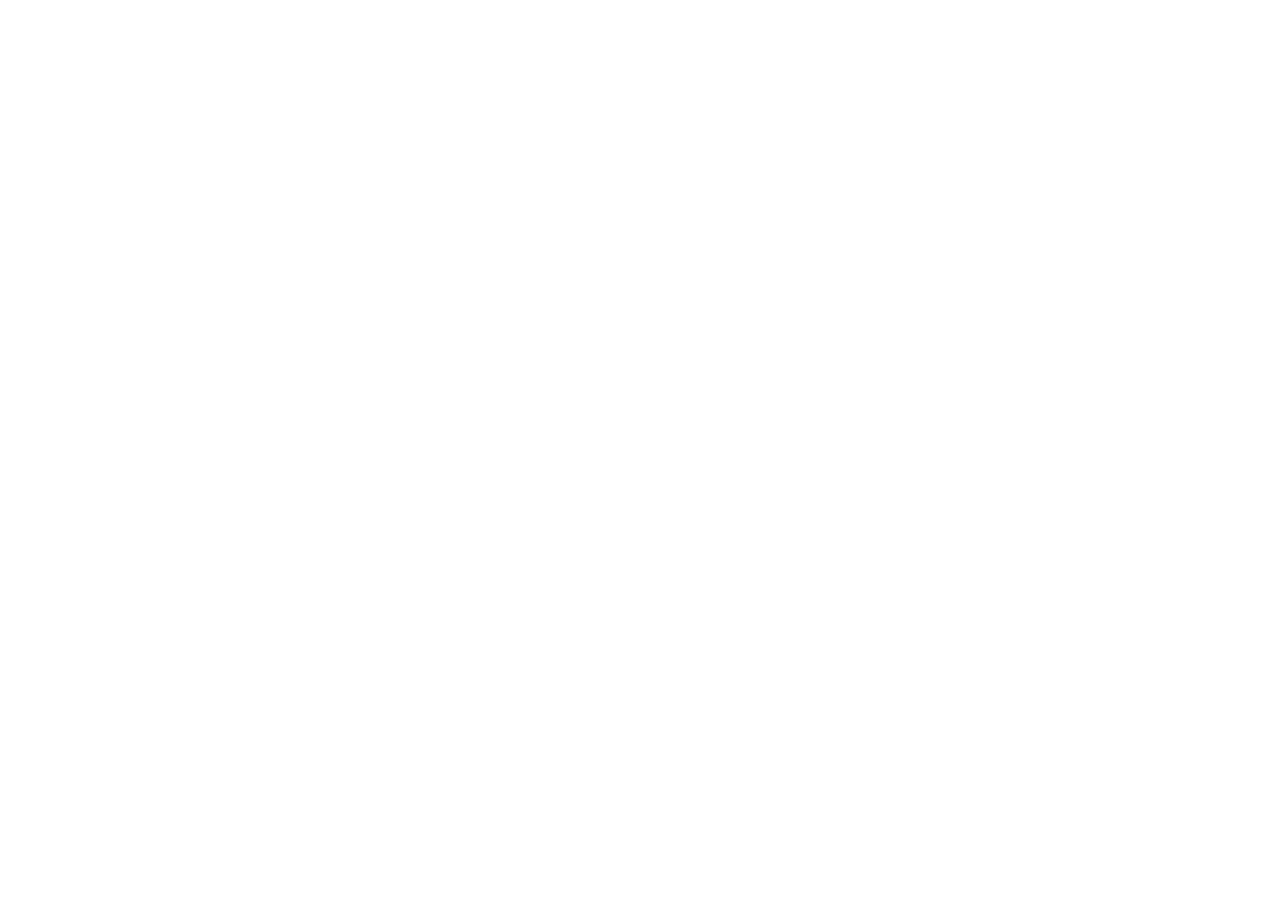
==== index.html @ d151462f "Initial files of project pages created as empty" ====
<!DOCTYPE html>
<html lang="en">
<head>
	<title> Final proect of Amid Hasanouv </title>
</head>
<body>

	<!-- Header Start in here  -->
	<header>

	</header>
	<!--  Header End in here  -->

	<footer>

	</footer>

</body>
</html>
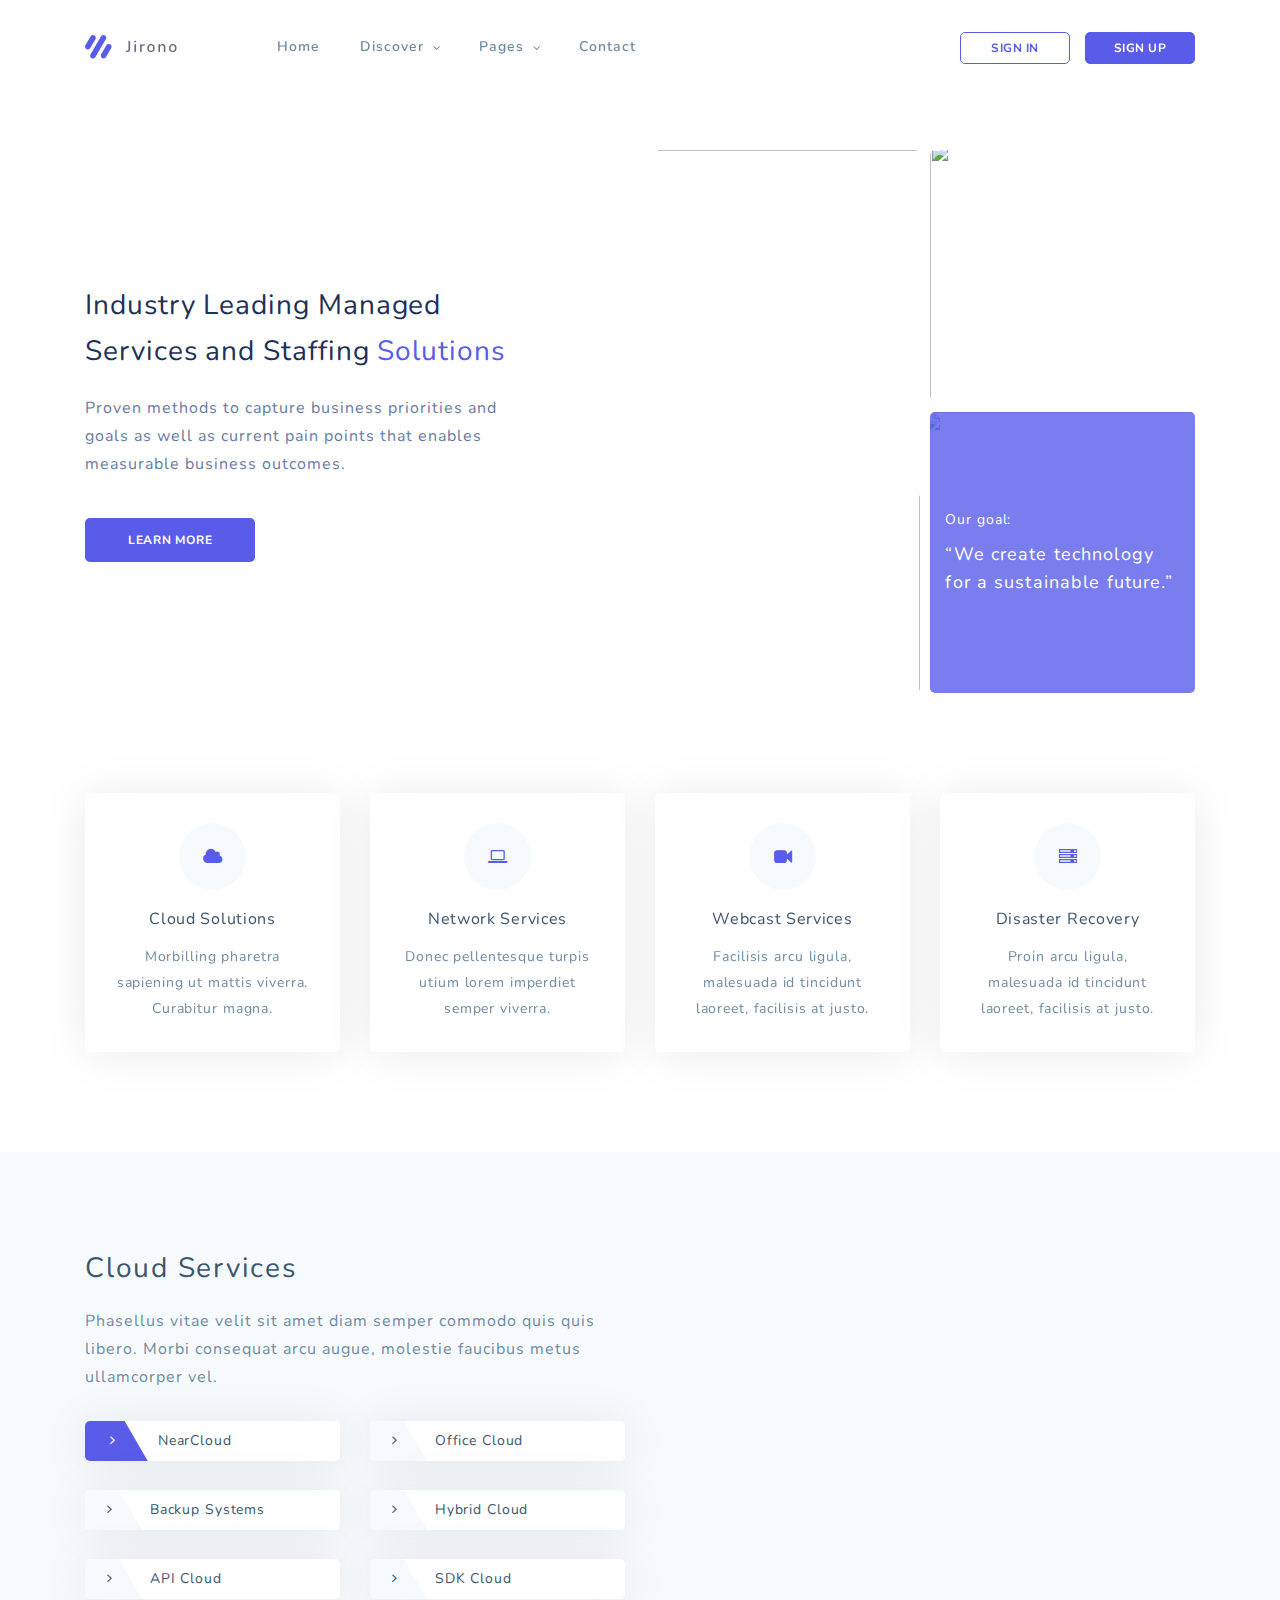
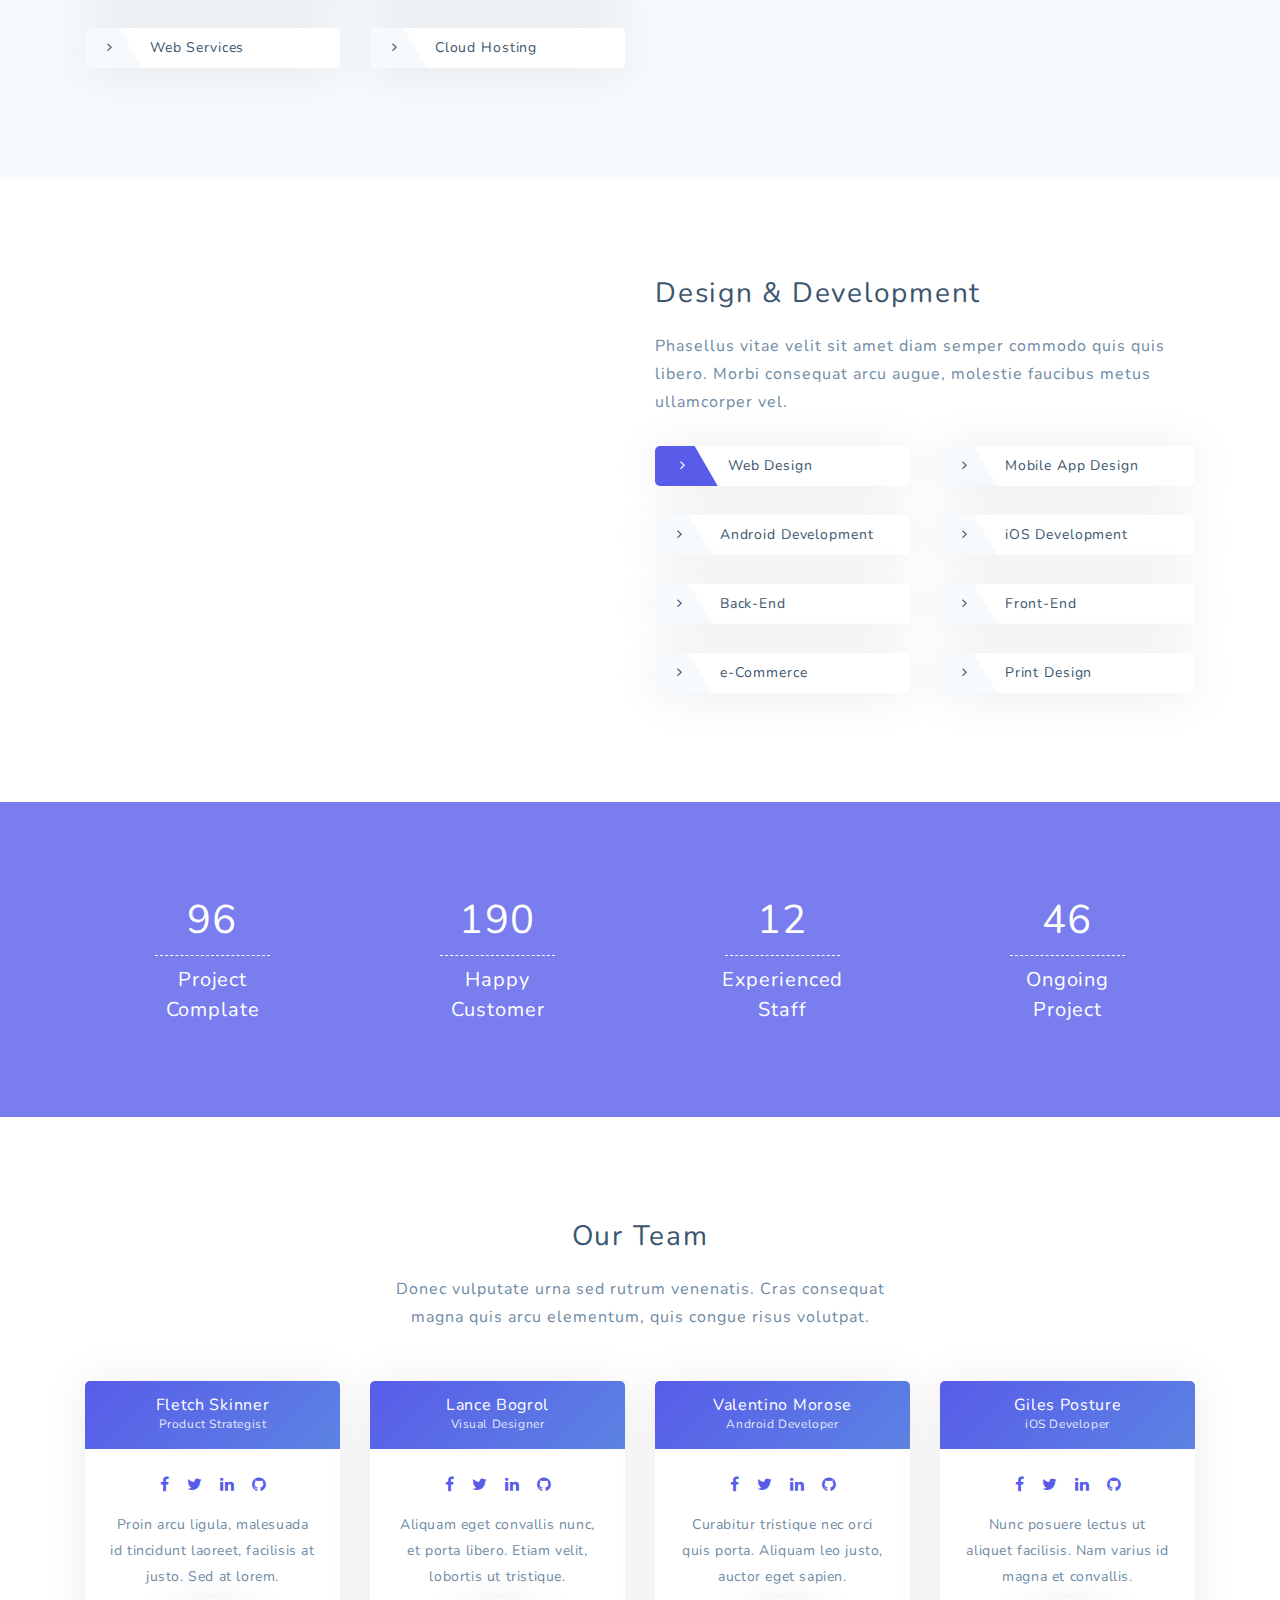
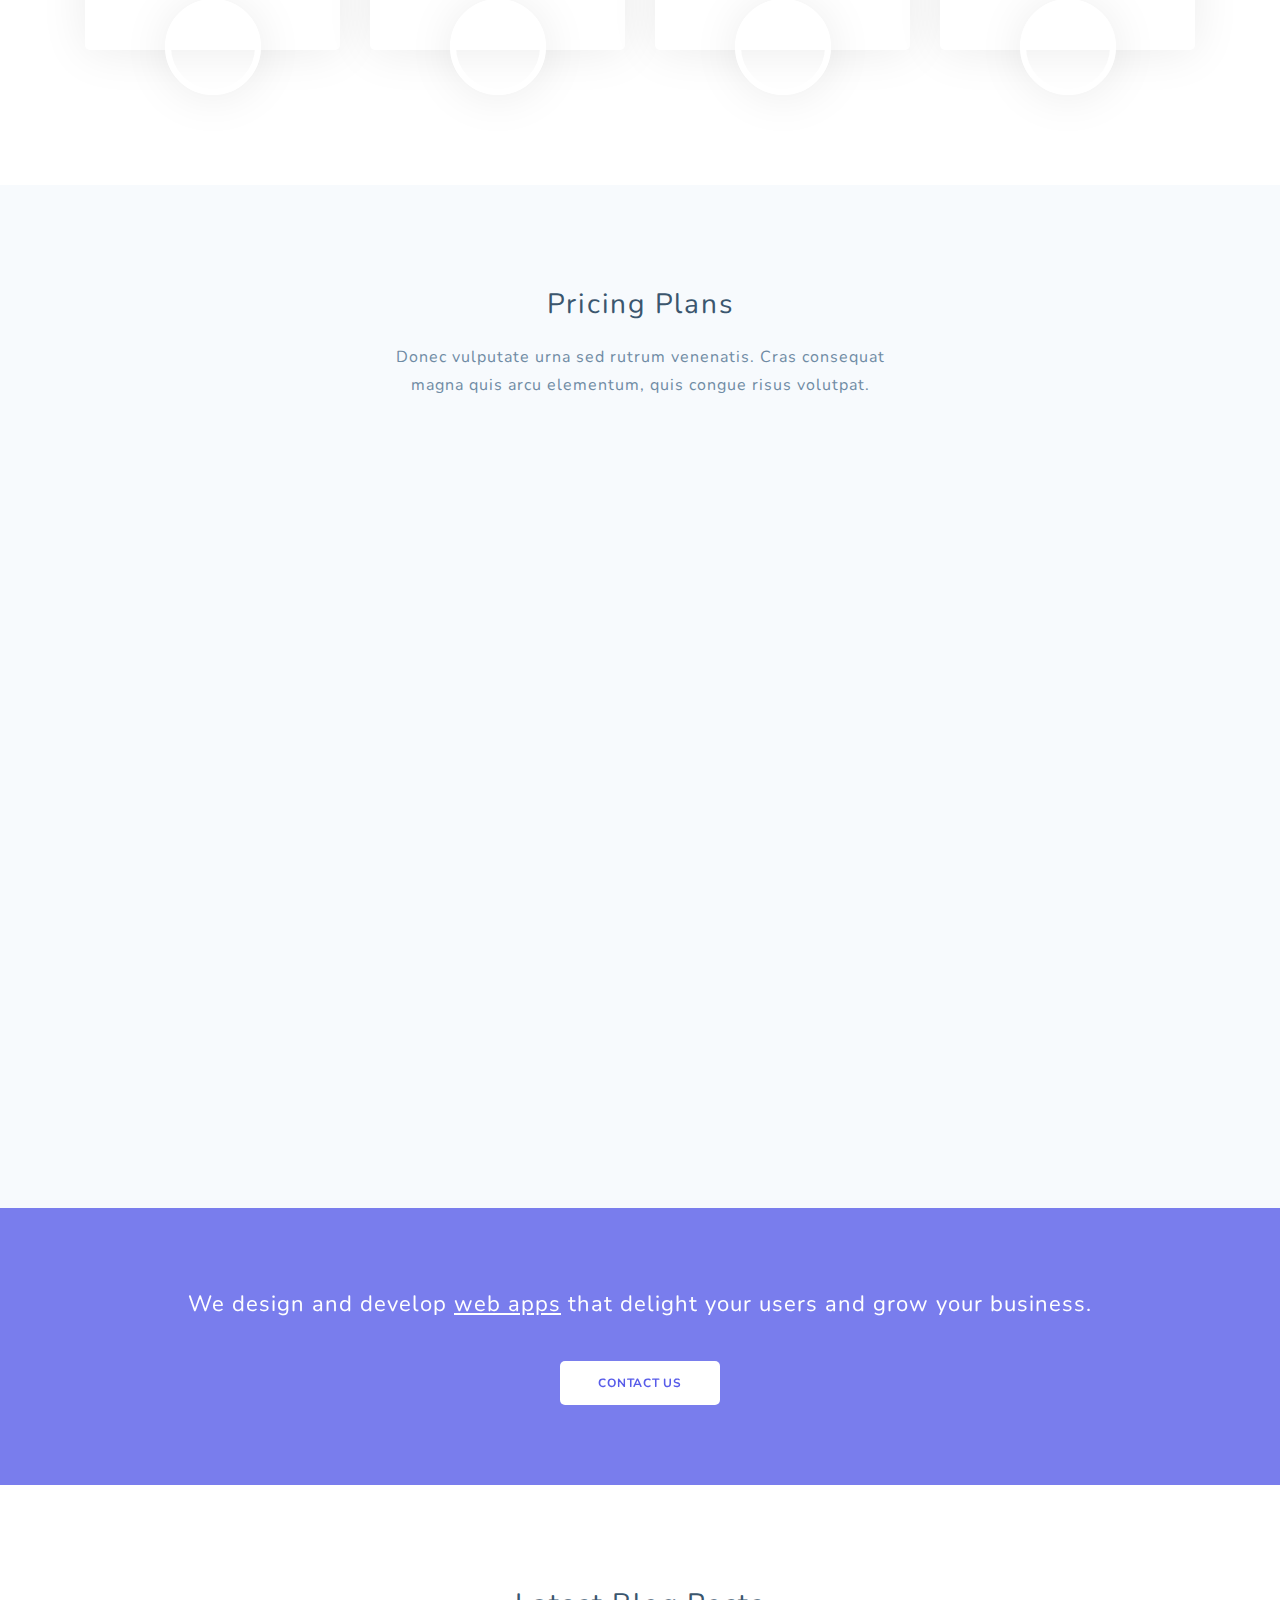
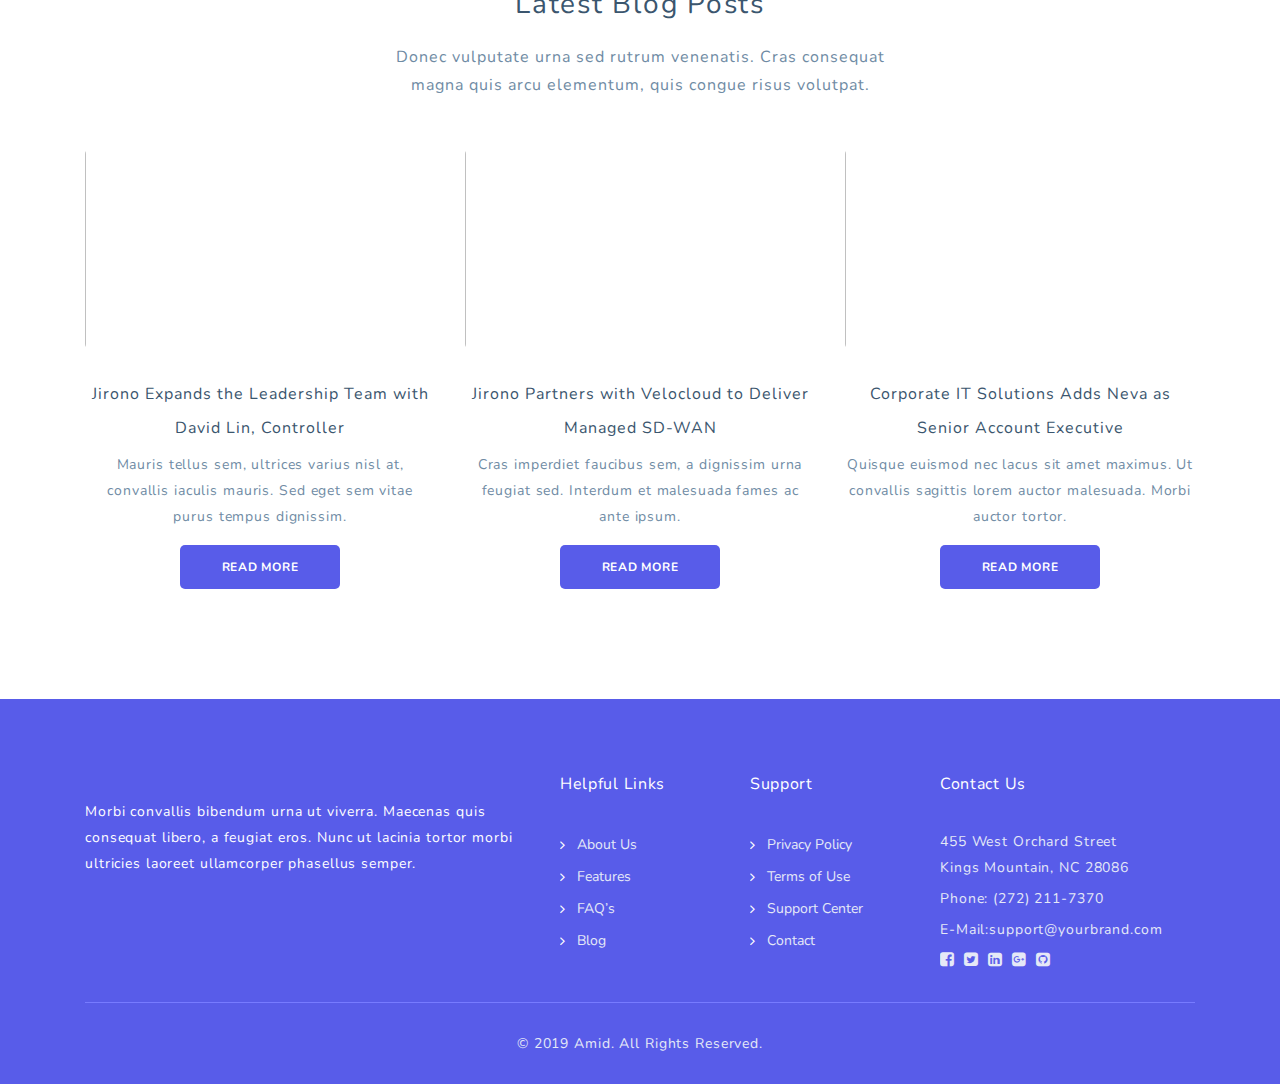
==== commit d543d5e2: "index page 90% ready" ====
--- a/index.html
+++ b/index.html
@@ -2,18 +2,724 @@
 <html lang="en">
 <head>
 	<title> Final proect of Amid Hasanouv </title>
+	
+	<link rel="icon" type="image/png" href="files/images/favicon.png" />
+	
+	<!-- CSS From which one downloaded Bootstrap -->
+	<link href="files/css/bootstrap.min.css" rel="stylesheet" type="text/css">
+	<link href="files/css/font-awesome.min.css" rel="stylesheet" type="text/css">
+	
+	<!-- My CSS -->
+	<link href="files/css/style.css" rel="stylesheet" type="text/css">
+	
 </head>
 <body>
 
-	<!-- Header Start in here  -->
-	<header>
-
+		<!-- Welcome area START in here -->
+	<div id="preloader">
+		<div id="loader" class="spinner">
+			<div id="shadow"></div>
+			<div id="box"></div>
+		</div>
+	</div>
+	<!-- Welcome area END in here -->
+	
+	
+	<!-- Header Start In Here -->
+	<header class="header-section">
+		<div class="container">
+			<div class="row">
+				<div class="col-12">
+					<nav class="main-nav">
+						<a href="index.html" class="logo">
+							<img src="files/images/logo.png" alt="Amid"/>
+						</a>
+
+						<!-- Menu Start -->
+						<ul class="nav">
+							<li><a href="index.html#welcome">Home</a></li>
+							<li class="submenu">
+								<a href="javascript:;">Discover</a>
+								<ul>
+									<li><a href="index.html#features">Features</a></li>
+									<li><a href="index.html#our-team">Our Team</a></li>
+									<li><a href="index.html#pricing-plans">Pricing Plans</a></li>
+									<li><a href="index.html#blog">Latests Blogs</a></li>
+								</ul>
+							</li>
+							<li class="submenu">
+								<a href="javascript:;">Pages</a>
+								<ul>
+									<li><a href="about.html">About Us</a></li>
+									<li><a href="features.html">Features</a></li>
+									<li><a href="faq.html">FAQ's</a></li>
+									<li><a href="blog.html">Blog</a></li>
+								</ul>
+							</li>
+							<li><a href="contact.html">Contact</a></li>
+						</ul>
+						<a class='menu-details'>
+							<span>Menu</span>
+						</a>
+						<!-- Menu End -->
+
+						<!-- Login / Registration area Start -->
+						<ul class="login-buttons">
+							<li><a class="btn-nav-second" href="#">SIGN IN</a></li>
+							<li><a class="btn-nav-primary" href="#">SIGN UP</a></li>
+						</ul>
+						<!-- Login / Registration area End -->
+					</nav>
+				</div>
+			</div>
+		</div>
 	</header>
-	<!--  Header End in here  -->
-
+	<!-- Header End In Here -->
+
+	<div class="welcome-area" id="welcome">
+		<div class="header-text">
+			<div class="container">
+				<div class="row">
+					<div class="col-lg-5 col-md-12 col-sm-12 align-self-center">
+						<h1>Industry Leading Managed Services and Staffing <span>Solutions</span></h1>
+						<p>Proven methods to capture business priorities and goals as well as current pain points that enables measurable business outcomes.</p>
+						<a href="#" class="btn-primary-line">LEARN MORE</a>
+					</div>
+					<div class="offset-lg-1 col-lg-6 col-md-12 col-sm-12 align-self-center">
+						<div class="home-images">
+							<div class="home-pic img-1">
+								<img src="files/images/home/1.jpg" alt="">
+							</div>
+							<div class="home-pic img-2">
+								<img src="files/images/home/2.jpg" alt="">
+							</div>
+							<div class="home-pic img-3">
+								<img src="files/images/home/3.jpg" alt="">
+								<div class="play-button-player">
+									<a href="#" class="btn-play">
+										<i class="fa fa-play"></i>
+									</a>
+								</div>
+							</div>
+							<div class="home-pic img-4">
+								<img src="files/images/home/1.jpg" alt="">
+								<div class="content">
+									<div class="text">
+										<strong>Our goal:</strong>
+										<p>“We create technology for a sustainable future.”</p>
+									</div>
+								</div>
+							</div>
+						</div>
+					</div>
+				</div>
+			</div>
+		</div>
+	</div>
+
+	<!-- Package Area Names START -->
+	<section class="section padding-top-0">
+		<div class="container">
+			<div class="row">
+				<div class="col-lg-12">
+					<div class="row">
+						<div class="col-lg-3 col-md-6 col-sm-6 col-12" data-scroll-reveal="enter bottom move 50px over 0.6s after 0.2s">
+							<a href="#" class="package-names-one">
+								<div class="icon">
+									<i class="fa fa-cloud"></i>
+								</div>
+								<h5 class="package-names">Cloud Solutions</h5>
+								<p>Morbilling pharetra sapiening ut mattis viverra. Curabitur magna.</p>
+							</a>
+						</div>
+
+						<div class="col-lg-3 col-md-6 col-sm-6 col-12" data-scroll-reveal="enter bottom move 50px over 0.6s after 0.4s">
+							<a href="#" class="package-names-one">
+								<div class="icon">
+									<i class="fa fa-laptop"></i>
+								</div>
+								<h5 class="package-names">Network Services</h5>
+								<p>Donec pellentesque turpis utium lorem imperdiet semper viverra.</p>
+							</a>
+						</div>
+
+						
+						<div class="col-lg-3 col-md-6 col-sm-6 col-12" data-scroll-reveal="enter bottom move 50px over 0.6s after 0.6s">
+							<a href="#" class="package-names-one">
+								<div class="icon">
+									<i class="fa fa-video-camera"></i>
+								</div>
+								<h5 class="package-names">Webcast Services</h5>
+								<p>Facilisis arcu ligula, malesuada id tincidunt laoreet, facilisis at justo.</p>
+							</a>
+						</div>
+						
+						<div class="col-lg-3 col-md-6 col-sm-6 col-12" data-scroll-reveal="enter bottom move 50px over 0.6s after 0.8s">
+							<a href="#" class="package-names-one">
+								<div class="icon">
+									<i class="fa fa-server"></i>
+								</div>
+								<h5 class="package-names">Disaster Recovery</h5>
+								<p>Proin arcu ligula, malesuada id tincidunt laoreet, facilisis at justo.</p>
+							</a>
+						</div>
+					</div>
+				</div>
+			</div>
+		</div>
+	</section>
+	<!-- Package Area Names START -->
+
+	<section class="section padding-bottom-80 colored" id="features">
+		<div class="container">
+			<div class="row">
+				<div class="col-lg-6 col-md-12 col-sm-12 align-self-center mobile-bottom-fix">
+					<div class="left-heading">
+						<h2 class="price-inf">Cloud Services</h2>
+					</div>
+					<div class="left-text">
+						<p>Phasellus vitae velit sit amet diam semper commodo quis quis libero. Morbi consequat arcu augue, molestie faucibus metus ullamcorper vel.</p>
+						<div class="row">
+							<div class="col-lg-6 col-md-6 col-sm-12">
+								<a class="btn-home active" href="#">
+									<i class="fa fa-angle-right"></i>
+									<span>NearCloud</span>
+								</a>
+							</div>
+							<div class="col-lg-6 col-md-6 col-sm-12">
+								<a class="btn-home" href="#">
+									<i class="fa fa-angle-right"></i>
+									<span>Office Cloud</span>
+								</a>
+							</div>
+							<div class="col-lg-6 col-md-6 col-sm-12">
+								<a class="btn-home" href="#">
+									<i class="fa fa-angle-right"></i>
+									<span>Backup Systems</span>
+								</a>
+							</div>
+							<div class="col-lg-6 col-md-6 col-sm-12">
+								<a class="btn-home" href="#">
+									<i class="fa fa-angle-right"></i>
+									<span>Hybrid Cloud</span>
+								</a>
+							</div>
+							<div class="col-lg-6 col-md-6 col-sm-12">
+								<a class="btn-home" href="#">
+									<i class="fa fa-angle-right"></i>
+									<span>API Cloud</span>
+								</a>
+							</div>
+							<div class="col-lg-6 col-md-6 col-sm-12">
+								<a class="btn-home" href="#">
+									<i class="fa fa-angle-right"></i>
+									<span>SDK Cloud</span>
+								</a>
+							</div>
+							<div class="col-lg-6 col-md-6 col-sm-12">
+								<a class="btn-home" href="#">
+									<i class="fa fa-angle-right"></i>
+									<span>Web Services</span>
+								</a>
+							</div>
+							<div class="col-lg-6 col-md-6 col-sm-12">
+								<a class="btn-home" href="#">
+									<i class="fa fa-angle-right"></i>
+									<span>Cloud Hosting</span>
+								</a>
+							</div>
+						</div>
+					</div>
+				</div>
+				<div class="col-lg-1"></div>
+				<div class="col-lg-5 col-md-12 col-sm-12 align-self-center mobile-bottom-fix" data-scroll-reveal="enter left move 30px over 0.6s after 0.4s">
+					<img src="files/images/features/blue-1.png" class="img-fluid d-block mx-auto" alt="App">
+				</div>
+			</div>
+		</div>
+	</section>
+
+	<section class="section padding-bottom-80">
+		<div class="container">
+			<div class="row">
+				<div class="col-lg-5 col-md-12 col-sm-12 align-self-center mobile-bottom-fix-big" data-scroll-reveal="enter left move 30px over 0.6s after 0.4s">
+					<img src="files/images/features/blue-2.png" class="img-fluid d-block mx-auto" alt="App">
+				</div>
+				<div class="col-lg-1"></div>
+				<div class="col-lg-6 col-md-12 col-sm-12 align-self-center mobile-bottom-fix">
+					<div class="left-heading">
+						<h2 class="price-inf">Design & Development</h2>
+					</div>
+					<div class="left-text">
+						<p>Phasellus vitae velit sit amet diam semper commodo quis quis libero. Morbi consequat arcu augue, molestie faucibus metus ullamcorper vel.</p>
+						<div class="row">
+							<div class="col-lg-6 col-md-6 col-sm-12">
+								<a class="btn-home active" href="#">
+									<i class="fa fa-angle-right"></i>
+									<span>Web Design</span>
+								</a>
+							</div>
+							<div class="col-lg-6 col-md-6 col-sm-12">
+								<a class="btn-home" href="#">
+									<i class="fa fa-angle-right"></i>
+									<span>Mobile App Design</span>
+								</a>
+							</div>
+							<div class="col-lg-6 col-md-6 col-sm-12">
+								<a class="btn-home" href="#">
+									<i class="fa fa-angle-right"></i>
+									<span>Android Development</span>
+								</a>
+							</div>
+							<div class="col-lg-6 col-md-6 col-sm-12">
+								<a class="btn-home" href="#">
+									<i class="fa fa-angle-right"></i>
+									<span>iOS Development</span>
+								</a>
+							</div>
+							<div class="col-lg-6 col-md-6 col-sm-12">
+								<a class="btn-home" href="#">
+									<i class="fa fa-angle-right"></i>
+									<span>Back-End</span>
+								</a>
+							</div>
+							<div class="col-lg-6 col-md-6 col-sm-12">
+								<a class="btn-home" href="#">
+									<i class="fa fa-angle-right"></i>
+									<span>Front-End</span>
+								</a>
+							</div>
+							<div class="col-lg-6 col-md-6 col-sm-12">
+								<a class="btn-home" href="#">
+									<i class="fa fa-angle-right"></i>
+									<span>e-Commerce</span>
+								</a>
+							</div>
+							<div class="col-lg-6 col-md-6 col-sm-12">
+								<a class="btn-home" href="#">
+									<i class="fa fa-angle-right"></i>
+									<span>Print Design</span>
+								</a>
+							</div>
+						</div>
+					</div>
+				</div>
+			</div>
+		</div>
+	</section>
+
+	<section class="advert-area" id="counter">
+		<div class="comp-inf">
+			<div class="container">
+				<div class="row">
+					<div class="col-lg-3 col-md-6 col-sm-12">
+						<div class="count-item">
+							<strong>96</strong>
+							<span>Project<br>Complate</span>
+						</div>
+					</div>
+					<div class="col-lg-3 col-md-6 col-sm-12">
+						<div class="count-item">
+							<strong>190</strong>
+							<span>Happy<br>Customer</span>
+						</div>
+					</div>
+					<div class="col-lg-3 col-md-6 col-sm-12">
+						<div class="count-item">
+							<strong>12</strong>
+							<span>Experienced<br>Staff</span>
+						</div>
+					</div>
+					<div class="col-lg-3 col-md-6 col-sm-12">
+						<div class="count-item">
+							<strong>46</strong>
+							<span>Ongoing<br>Project</span>
+						</div>
+					</div>
+				</div>
+			</div>
+		</div>
+	</section>
+
+	<section class="section padding-bottom-80" id="our-team">
+		<div class="container">
+			<div class="row">
+				<div class="col-lg-12">
+					<div class="center-heading">
+						<h2 class="price-inf">Our Team</h2>
+					</div>
+				</div>
+				<div class="offset-lg-3 col-lg-6">
+					<div class="center-text">
+						<p>Donec vulputate urna sed rutrum venenatis. Cras consequat magna quis arcu elementum, quis congue risus volutpat.</p>
+					</div>
+				</div>
+			</div>
+                <!-- Company persons Start -->
+			<div class="row">
+				<div class="col-lg-3 col-md-6 col-sm-12">
+					<div class="manager-per">
+						<div class="org-per">
+							<div class="org-news">
+								<h3 class="per-name">Fletch Skinner</h3>
+								<span>Product Strategist</span>
+							</div>
+							<ul class="social">
+								<li><a href="#"><i class="fa fa-facebook"></i></a></li>
+								<li><a href="#"><i class="fa fa-twitter"></i></a></li>
+								<li><a href="#"><i class="fa fa-linkedin"></i></a></li>
+								<li><a href="#"><i class="fa fa-github"></i></a></li>
+							</ul>
+							<p>Proin arcu ligula, malesuada id tincidunt laoreet, facilisis at justo. Sed at lorem.</p>
+						</div>
+						<div class="per-image">
+							<img src="files/images/team/1.jpg" alt="">
+						</div>
+					</div>
+				</div>
+				<!-- Company persons End -->
+
+				<div class="col-lg-3 col-md-6 col-sm-12">
+					<div class="manager-per">
+						<div class="org-per">
+							<div class="org-news">
+								<h3 class="per-name">Lance Bogrol</h3>
+								<span>Visual Designer</span>
+							</div>
+							<ul class="social">
+								<li><a href="#"><i class="fa fa-facebook"></i></a></li>
+								<li><a href="#"><i class="fa fa-twitter"></i></a></li>
+								<li><a href="#"><i class="fa fa-linkedin"></i></a></li>
+								<li><a href="#"><i class="fa fa-github"></i></a></li>
+							</ul>
+							<p>Aliquam eget convallis nunc, et porta libero. Etiam velit, lobortis ut tristique.</p>
+						</div>
+						<div class="per-image">
+							<img src="files/images/team/2.jpg" alt="">
+						</div>
+					</div>
+				</div>
+				
+				<div class="col-lg-3 col-md-6 col-sm-12">
+					<div class="manager-per">
+						<div class="org-per">
+							<div class="org-news">
+								<h3 class="per-name">Valentino Morose</h3>
+								<span>Android Developer</span>
+							</div>
+							<ul class="social">
+								<li><a href="#"><i class="fa fa-facebook"></i></a></li>
+								<li><a href="#"><i class="fa fa-twitter"></i></a></li>
+								<li><a href="#"><i class="fa fa-linkedin"></i></a></li>
+								<li><a href="#"><i class="fa fa-github"></i></a></li>
+							</ul>
+							<p>Curabitur tristique nec orci quis porta. Aliquam leo justo, auctor eget sapien.</p>
+						</div>
+						<div class="per-image">
+							<img src="files/images/team/3.jpg" alt="">
+						</div>
+					</div>
+				</div>
+				
+				<div class="col-lg-3 col-md-6 col-sm-12">
+					<div class="manager-per">
+						<div class="per-image">
+							<img src="files/images/team/4.jpg" alt="">
+						</div>
+						<div class="org-per">
+							<div class="org-news">
+								<h3 class="per-name">Giles Posture</h3>
+								<span>iOS Developer</span>
+							</div>
+							<ul class="social">
+								<li><a href="#"><i class="fa fa-facebook"></i></a></li>
+								<li><a href="#"><i class="fa fa-twitter"></i></a></li>
+								<li><a href="#"><i class="fa fa-linkedin"></i></a></li>
+								<li><a href="#"><i class="fa fa-github"></i></a></li>
+							</ul>
+							<p>Nunc posuere lectus ut aliquet facilisis. Nam varius id magna et convallis.</p>
+						</div>
+					</div>
+				</div>
+				
+			</div>
+		</div>
+	</section>
+
+	<!-- Pricing Plans Area Start -->
+	<section class="section colored padding-bottom-80" id="pricing-plans">
+		<div class="container">
+		
+			<div class="row">
+				<div class="col-lg-12">
+					<div class="center-heading">
+						<h2 class="price-inf">Pricing Plans</h2>
+					</div>
+				</div>
+				<div class="offset-lg-3 col-lg-6">
+					<div class="center-text">
+						<p>Donec vulputate urna sed rutrum venenatis. Cras consequat magna quis arcu elementum, quis congue risus volutpat.</p>
+					</div>
+				</div>
+			</div>
+
+			<div class="row">
+			
+				<div class="col-lg-4 col-md-6 col-sm-12" data-scroll-reveal="enter bottom move 50px over 0.6s after 0.2s">
+					<div class="pricing-form">
+						<div class="pricing-header">
+							<h3 class="pricing-title">BASIC PLAN</h3>
+						</div>
+						<div class="pricing-main">
+							<div class="number">
+								<span>1</span>
+							</div>
+							<div class="price-wrapper">
+								<span class="currency">$</span>
+								<span class="price">13.90</span>
+								<span class="date-month">/Month</span>
+							</div>
+							<ul class="list">
+								<li class="active">Unlimited Website</li>
+								<li class="active">Unlimited Users</li>
+								<li class="active">5 GB Bandwidth</li>
+								<li class="active">Highest Speed</li>
+								<li>Data Security and Backupss</li>
+								<li>1 GB Storage</li>
+								<li>24x7 Great Support</li>
+								<li>Monthly Reports and Analytics</li>
+							</ul>
+						</div>
+						<div class="pricing-last-area">
+							<a href="#">Select Plan</a>
+						</div>
+					</div>
+				</div>
+				
+				<div class="col-lg-4 col-md-6 col-sm-12" data-scroll-reveal="enter bottom move 50px over 0.6s after 0.4s">
+					<div class="pricing-form active">
+						<div class="pricing-header">
+							<h3 class="pricing-title">ADVANCED PLAN</h3>
+						</div>
+						<div class="pricing-main">
+							<div class="number">
+								<span>2</span>
+							</div>
+							<div class="price-wrapper">
+								<span class="currency">$</span>
+								<span class="price">23.90</span>
+								<span class="date-month">/Month</span>
+							</div>
+							<ul class="list">
+								<li class="active">Unlimited Website</li>
+								<li class="active">Unlimited Users</li>
+								<li class="active">15 GB Bandwidth</li>
+								<li class="active">Highest Speed</li>
+								<li class="active">Data Security and Backupss</li>
+								<li class="active">1 GB Storage</li>
+								<li>24x7 Great Support</li>
+								<li>Monthly Reports and Analytics</li>
+							</ul>
+						</div>
+						<div class="pricing-last-area">
+							<a href="#">Select Plan</a>
+						</div>
+					</div>
+				</div>
+				
+				<div class="col-lg-4 col-md-6 col-sm-12" data-scroll-reveal="enter bottom move 50px over 0.6s after 0.6s">
+					<div class="pricing-form">
+						<div class="pricing-header">
+							<h3 class="pricing-title">EXPERT PLAN</h3>
+						</div>
+						<div class="pricing-main">
+							<div class="number">
+								<span>3</span>
+							</div>
+							<div class="price-wrapper">
+								<span class="currency">$</span>
+								<span class="price">33.90</span>
+								<span class="date-month">/Month</span>
+							</div>
+							<ul class="list">
+								<li class="active">Unlimited Website</li>
+								<li class="active">Unlimited Users</li>
+								<li class="active">15 GB Bandwidth</li>
+								<li class="active">Highest Speed</li>
+								<li class="active">Data Security and Backupss</li>
+								<li class="active">1 GB Storage</li>
+								<li class="active">24x7 Great Support</li>
+								<li class="active">Monthly Reports and Analytics</li>
+							</ul>
+						</div>
+						<div class="pricing-last-area">
+							<a href="#">Select Plan</a>
+						</div>
+					</div>
+				</div>
+				
+			</div>
+		</div>
+	</section>
+	<!-- Pricing Plans Area End -->
+
+
+	<!-- Company information area Start -->
+	<section class="parallax" id="parallax-text">
+		<div class="comp-inf">
+			<div class="container">
+				<div class="row">
+					<div class="col-lg-12">
+						<div class="info">
+							<p>We design and develop <span>web apps</span> that delight your users and grow your business.</p>
+							<a class="btn-white-line" href="#">Contact Us</a>
+						</div>
+					</div>
+				</div>
+			</div>
+		</div>
+	</section>
+	<!-- Company information area End -->
+
+
+	<!-- Latest Blog Area in near footer Start -->
+	<section class="section white padding-bottom-80" id="blog">
+		<div class="container">
+		
+			<div class="row">
+				<div class="col-lg-12">
+					<div class="center-heading">
+						<h2 class="price-inf">Latest Blog Posts</h2>
+					</div>
+				</div>
+				<div class="offset-lg-3 col-lg-6">
+					<div class="center-text">
+						<p>Donec vulputate urna sed rutrum venenatis. Cras consequat magna quis arcu elementum, quis congue risus volutpat.</p>
+					</div>
+				</div>
+			</div>
+			<!-- Section Title End -->
+
+			<div class="row">
+				<div class="col-lg-4 col-md-6 col-sm-12">
+					<div class="what-is-blog-news">
+						<div class="img">
+							<img src="files/images/blog/1.jpg" alt="">
+						</div>
+						<div class="blog-news-detail">
+							<h3>
+								<a href="blog-single.html">Jirono Expands the Leadership Team with David Lin, Controller</a>
+							</h3>
+							<div class="text">
+								Mauris tellus sem, ultrices varius nisl at, convallis iaculis mauris. Sed eget sem vitae purus tempus dignissim.
+							</div>
+							<a href="blog-single.html" class="btn-primary-line">Read More</a>
+						</div>
+					</div>
+				</div>
+				<div class="col-lg-4 col-md-6 col-sm-12">
+					<div class="what-is-blog-news">
+						<div class="img">
+							<img src="files/images/blog/2.jpg" alt="">
+						</div>
+						<div class="blog-news-detail">
+							<h3>
+								<a href="blog-single.html">Jirono Partners with Velocloud to Deliver Managed SD-WAN</a>
+							</h3>
+							<div class="text">
+								Cras imperdiet faucibus sem, a dignissim urna feugiat sed. Interdum et malesuada fames ac ante ipsum.
+							</div>
+							<a href="blog-single.html" class="btn-primary-line">Read More</a>
+						</div>
+					</div>
+				</div>
+				<div class="col-lg-4 col-md-6 col-sm-12">
+					<div class="what-is-blog-news">
+						<div class="img">
+							<img src="files/images/blog/3.jpg" alt="">
+						</div>
+						<div class="blog-news-detail">
+							<h3>
+								<a href="blog-single.html">Corporate IT Solutions Adds Neva as Senior Account Executive</a>
+							</h3>
+							<div class="text">
+								Quisque euismod nec lacus sit amet maximus. Ut convallis sagittis lorem auctor malesuada. Morbi auctor tortor.
+							</div>
+							<a href="blog-single.html" class="btn-primary-line">Read More</a>
+						</div>
+					</div>
+				</div>
+			</div>
+		</div>
+	</section>
+	<!-- Latest Blog Area in near footer End -->
+
+
+	<!-- Footer Area Start In Here-->
 	<footer>
-
+		<div class="container">
+			<div class="row">
+				<div class="col-lg-5 col-md-12 col-sm-12">
+					<img src="files/images/logo-white.png" class="logo" alt="">
+					<div class="text">Morbi convallis bibendum urna ut viverra. Maecenas quis consequat libero, a feugiat eros. Nunc ut lacinia tortor morbi ultricies laoreet ullamcorper phasellus semper.</div>
+				</div>
+				<div class="col-lg-2 col-md-4 col-sm-6 col-6">
+					<h5>Helpful Links</h5>
+					<ul class="footer-nav">
+						<li><a href="#"><i class="fa fa-angle-right"></i><span>About Us</span></a></li>
+						<li><a href="#"><i class="fa fa-angle-right"></i><span>Features</span></a></li>
+						<li><a href="#"><i class="fa fa-angle-right"></i><span>FAQ’s</span></a></li>
+						<li><a href="#"><i class="fa fa-angle-right"></i><span>Blog</span></a></li>
+					</ul>
+				</div>
+				<div class="col-lg-2 col-md-4 col-sm-6 col-6">
+					<h5>Support</h5>
+					<ul class="footer-nav">
+						<li><a href="#"><i class="fa fa-angle-right"></i><span>Privacy Policy</span></a></li>
+						<li><a href="#"><i class="fa fa-angle-right"></i><span>Terms of Use</span></a></li>
+						<li><a href="#"><i class="fa fa-angle-right"></i><span>Support Center</span></a></li>
+						<li><a href="#"><i class="fa fa-angle-right"></i><span>Contact</span></a></li>
+					</ul>
+				</div>
+				<div class="col-lg-3 col-md-4 col-sm-12">
+					<h5>Contact Us</h5>
+					<div class="office-post">
+						<p>455 West Orchard Street<br>Kings Mountain, NC 28086</p>
+						<p>Phone: (272) 211-7370</p>
+						<p><span>E-Mail:</span><a href="#">support@yourbrand.com</a></p>
+						<ul class="social">
+							<li><a href="#"><i class="fa fa-facebook-square"></i></a></li>
+							<li><a href="#"><i class="fa fa-twitter-square"></i></a></li>
+							<li><a href="#"><i class="fa fa-linkedin-square"></i></a></li>
+							<li><a href="#"><i class="fa fa-google-plus-square"></i></a></li>
+							<li><a href="#"><i class="fa fa-github-square"></i></a></li>
+						</ul>
+					</div>
+				</div>
+			</div>
+			<div class="row">
+				<div class="col-lg-12">
+					<p class="copyright">© 2019 Amid. All Rights Reserved.</p>
+				</div>
+			</div>
+		</div>
 	</footer>
+	<!-- Footer End In Here -->
+
+	<!-- JavaScript jQuery files -->
+	<script src="files/js/jquery-2.1.0.min.js"></script>
+
+	<!-- From Bootstrap -->
+	<script src="files/js/popper.js"></script>
+	<script src="files/js/bootstrap.min.js"></script>
+
+	<!-- Other JavaScript files in use -->
+	<script src="files/js/scrollreveal.min.js"></script>
+	<script src="files/js/parallax.min.js"></script>
+	<script src="files/js/waypoints.min.js"></script>
+	<script src="files/js/jquery.counterup.min.js"></script>
+	<script src="files/js/imgfix.min.js"></script>	
+	<script src="files/js/custom.js"></script>
 
 </body>
 </html>--- a/files/css/style.css
+++ b/files/css/style.css
@@ -0,0 +1,3313 @@
+/* ----------------------------------------------------------------------------------------
+Template: Jirono - IT Solutions and Corporate Template
+Version: 1.0.0
+Author: tempload - support@tempload.com
+ -----------------------------------------------------------------------------------------*/
+/* ---------------------------------------------
+Table of contents
+------------------------------------------------
+01. font & reset css
+02. reset
+03. global styles
+04. header
+05. welcome
+06. features
+07. team
+08. pricing
+09. blog
+10. footer
+11. pages
+12. faq
+13. aside
+14. contact
+15. preloader
+
+--------------------------------------------- */
+/* 
+---------------------------------------------
+font & reset css
+--------------------------------------------- 
+*/
+@import url("https://fonts.googleapis.com/css?family=Nunito:300,400,600,700&subset=latin-ext");
+/* 
+---------------------------------------------
+reset
+--------------------------------------------- 
+*/
+html, body, div, span, applet, object, iframe, h1, h2, h3, h4, h5, h6, p, blockquote, div
+pre, a, abbr, acronym, office-post, big, cite, code, del, dfn, em, font, img, ins, kbd, q,
+s, samp, small, strike, strong, sub, sup, tt, var, b, u, i, center, dl, dt, dd, ol, ul, li,
+figure, header, nav, section, article, aside, footer, figcaption {
+  margin: 0;
+  padding: 0;
+  border: 0;
+  outline: 0;
+}
+
+.clearfix:after {
+  content: ".";
+  display: block;
+  clear: both;
+  visibility: hidden;
+  line-height: 0;
+  height: 0;
+}
+
+.clearfix {
+  display: inline-block;
+}
+
+html[xmlns] .clearfix {
+  display: block;
+}
+
+* html .clearfix {
+  height: 1%;
+}
+
+ul, li {
+  padding: 0;
+  margin: 0;
+  list-style: none;
+}
+
+header, nav, section, article, aside, footer, hgroup {
+  display: block;
+}
+
+* {
+  box-sizing: border-box;
+}
+
+html, body {
+  font-family: "Nunito", sans-serif;
+  font-weight: 400;
+  background-color: #fff;
+  font-size: 16px;
+  -ms-text-size-adjust: 100%;
+  -webkit-font-smoothing: antialiased;
+  -moz-osx-font-smoothing: grayscale;
+}
+
+a {
+  text-decoration: none !important;
+}
+
+h1, h2, h3, h4, h5, h6 {
+  margin-top: 0px;
+  margin-bottom: 0px;
+}
+
+ul {
+  margin-bottom: 0px;
+}
+
+/* 
+---------------------------------------------
+global styles
+--------------------------------------------- 
+*/
+html,
+body {
+  background: #fff;
+  color: #6F8BA4;
+  font-family: "Nunito", sans-serif;
+}
+
+::selection {
+  background: #585CE9;
+  color: #fff;
+}
+
+::-moz-selection {
+  background: #585CE9;
+  color: #fff;
+}
+
+.section {
+  padding-top: 100px;
+  padding-bottom: 70px;
+}
+
+.section.colored {
+  background: #F7FAFD;
+}
+
+.section.white {
+  background: #fff;
+}
+
+.white-bg {
+  background: #fff;
+}
+
+.left-heading.light .price-inf {
+  color: #ffffff;
+}
+
+.left-heading .price-inf {
+  font-weight: 400;
+  font-size: 28px;
+  color: #3B566E;
+  letter-spacing: 1.75px;
+  height: 45px;
+  margin-bottom: 10px;
+  position: relative;
+}
+
+.center-heading {
+  text-align: center;
+}
+
+.center-heading .price-inf {
+  font-weight: 400;
+  font-size: 28px;
+  color: #3B566E;
+  letter-spacing: 1.75px;
+  line-height: 38px;
+  margin-bottom: 20px;
+}
+
+.center-heading.colored .price-inf {
+  color: #ffffff;
+}
+
+.center-text {
+  text-align: center;
+  font-weight: 400;
+  font-size: 16px;
+  color: #6F8BA4;
+  line-height: 28px;
+  letter-spacing: 1px;
+  margin-bottom: 50px;
+}
+
+.center-text.colored {
+  color: #E5E9F7;
+}
+
+.center-text p {
+  margin-bottom: 30px;
+}
+
+.left-text {
+  font-weight: 400;
+  font-size: 16px;
+  color: #6F8BA4;
+  line-height: 28px;
+  letter-spacing: 1px;
+}
+
+.left-text.light {
+  color: #E5E9F7;
+}
+
+.left-text p {
+  margin-bottom: 30px;
+}
+
+.left-text p.dark {
+  color: #3B566E;
+}
+
+.padding-bottom-top-60 {
+  padding-top: 60px !important;
+  padding-bottom: 60px !important;
+}
+
+.padding-bottom-80 {
+  padding-bottom: 80px !important;
+}
+
+.border-bottom {
+  border-bottom: 1px solid #F5F5F5 !important;
+}
+
+.align-self-center {
+  -ms-flex-item-align: center !important;
+  align-self: center !important;
+}
+
+.align-self-bottom {
+  -ms-flex-item-align: flex-end !important;
+  align-self: flex-end !important;
+}
+
+.btn-primary-line {
+  width: 160px;
+  margin: auto;
+  display: inline-block;
+  height: 44px;
+  line-height: 44px;
+  text-align: center;
+  border: none;
+  -webkit-border-radius: 5px;
+  -moz-border-radius: 5px;
+  border-radius: 5px;
+  background: #585CE9;
+  margin-bottom: 40px;
+  font-weight: 700;
+  font-size: 12px;
+  color: #fff;
+  letter-spacing: 0.75px;
+  text-transform: uppercase;
+  -webkit-transition: all 0.3s ease 0s;
+  -moz-transition: all 0.3s ease 0s;
+  -o-transition: all 0.3s ease 0s;
+  transition: all 0.3s ease 0s;
+  outline: none !important;
+  cursor: pointer;
+  position: relative;
+}
+
+.btn-primary-line:hover {
+  background: #4146e6;
+  color: #fff;
+}
+
+.btn-white-line {
+  width: 160px;
+  margin: auto;
+  display: inline-block;
+  height: 44px;
+  line-height: 45px;
+  text-align: center;
+  -webkit-border-radius: 5px;
+  -moz-border-radius: 5px;
+  border-radius: 5px;
+  background: #fff;
+  margin-bottom: 40px;
+  font-weight: 700;
+  font-size: 12px;
+  color: #585CE9;
+  letter-spacing: 0.75px;
+  text-transform: uppercase;
+  -webkit-transition: all 0.3s ease 0s;
+  -moz-transition: all 0.3s ease 0s;
+  -o-transition: all 0.3s ease 0s;
+  transition: all 0.3s ease 0s;
+  outline: none !important;
+  cursor: pointer;
+  position: relative;
+}
+
+.btn-white-line:hover {
+  background: #F7FAFD;
+}
+
+.btn-home {
+  width: 100%;
+  margin: auto;
+  display: inline-block;
+  height: 40px;
+  line-height: 40px;
+  box-shadow: 0 2px 48px 0 rgba(0, 0, 0, 0.08);
+  -webkit-border-radius: 5px;
+  -moz-border-radius: 5px;
+  border-radius: 5px;
+  background: #fff;
+  margin-bottom: 20px;
+  font-weight: 400;
+  font-size: 14px;
+  letter-spacing: 0.88px;
+  outline: none !important;
+  cursor: pointer;
+  position: relative;
+  overflow: hidden;
+}
+
+.btn-home:after {
+  content: '';
+  position: absolute;
+  width: 150px;
+  height: 100px;
+  left: -70px;
+  top: 0px;
+  background: #F7FAFD;
+  transform: rotate(60deg);
+  -webkit-transition: all 0.3s ease 0s;
+  -moz-transition: all 0.3s ease 0s;
+  -o-transition: all 0.3s ease 0s;
+  transition: all 0.3s ease 0s;
+}
+
+.btn-home i {
+  margin-left: 22px;
+  margin-right: 32px;
+  position: relative;
+  z-index: 2;
+  -webkit-transition: all 0.3s ease 0s;
+  -moz-transition: all 0.3s ease 0s;
+  -o-transition: all 0.3s ease 0s;
+  transition: all 0.3s ease 0s;
+  color: #3B566E;
+}
+
+.btn-home span {
+  position: relative;
+  z-index: 2;
+  -webkit-transition: all 0.3s ease 0s;
+  -moz-transition: all 0.3s ease 0s;
+  -o-transition: all 0.3s ease 0s;
+  transition: all 0.3s ease 0s;
+  color: #3B566E;
+}
+
+.btn-home:hover i, .btn-home.active i {
+  color: #fff;
+  margin-left: 25px;
+  margin-right: 37px;
+}
+
+.btn-home:hover:after, .btn-home.active:after {
+  height: 120px;
+  background: #585CE9;
+}
+
+.padding-top-0 {
+  padding-top: 0px !important;
+}
+
+.padding-bottom-0 {
+  padding-bottom: 0px !important;
+}
+
+.padding-bottom-30 {
+  padding-bottom: 30px !important;
+}
+
+.padding-top-80 {
+  padding-top: 80px !important;
+}
+
+.margin-bottom-0 {
+  margin-bottom: 0px !important;
+}
+
+.margin-bottom-30 {
+  margin-bottom: 30px !important;
+}
+
+.margin-top-30 {
+  margin-top: 30px !important;
+}
+
+.margin-bottom-20 {
+  margin-bottom: 20px !important;
+}
+
+.margin-bottom-10 {
+  margin-bottom: 10px !important;
+}
+
+.margin-bottom-60 {
+  margin-bottom: 60px !important;
+}
+
+.margin-bottom-70 {
+  margin-bottom: 70px !important;
+}
+
+.margin-bottom-80 {
+  margin-bottom: 80px !important;
+}
+
+.margin-bottom-100 {
+  margin-bottom: 100px !important;
+}
+
+blockquote {
+  margin-bottom: 28px;
+  padding: 20px;
+  padding-top: 40px;
+  -webkit-border-radius: 5px;
+  -moz-border-radius: 5px;
+  border-radius: 5px;
+  background: #F4F8FB;
+  overflow: hidden;
+}
+
+blockquote .text {
+  position: relative;
+  text-align: center;
+}
+
+blockquote .text p {
+  position: relative;
+  width: 100%;
+  z-index: 2;
+  margin-bottom: 10px !important;
+}
+
+blockquote .text:before {
+  font-family: FontAwesome;
+  content: "\f10d";
+  position: absolute;
+  left: 0px;
+  top: 0px;
+  z-index: 1;
+  font-size: 40px;
+  color: #e1ecf4;
+}
+
+blockquote .text:after {
+  font-family: FontAwesome;
+  content: "\f10e";
+  position: absolute;
+  right: 0px;
+  bottom: 0px;
+  z-index: 1;
+  font-size: 40px;
+  color: #e1ecf4;
+}
+
+blockquote .author {
+  color: #3B566E;
+  text-align: center;
+}
+
+.page-gallery {
+  height: 185px;
+  display: block;
+  overflow: hidden;
+  -webkit-border-radius: 5px;
+  -moz-border-radius: 5px;
+  border-radius: 5px;
+  margin-bottom: 30px;
+}
+
+@media (max-width: 991px) {
+  html, body {
+    overflow-x: hidden;
+  }
+  .mobile-bottom-fix {
+    margin-bottom: 30px;
+  }
+  .mobile-bottom-fix-big {
+    margin-bottom: 60px;
+  }
+}
+
+@media (max-width: 768px) {
+  .page-gallery {
+    height: 150px;
+  }
+  .btn-home {
+    margin-bottom: 10px;
+  }
+}
+
+/* 
+---------------------------------------------
+header
+--------------------------------------------- 
+*/
+.header-section {
+  position: fixed;
+  top: 0px;
+  left: 0px;
+  right: 0px;
+  z-index: 100;
+  height: 100px;
+  -webkit-transition: all 0.3s ease 0s;
+  -moz-transition: all 0.3s ease 0s;
+  -o-transition: all 0.3s ease 0s;
+  transition: all 0.3s ease 0s;
+}
+
+.header-section .main-nav .logo {
+  float: left;
+  margin-top: 34px;
+  -webkit-transition: all 0.3s ease 0s;
+  -moz-transition: all 0.3s ease 0s;
+  -o-transition: all 0.3s ease 0s;
+  transition: all 0.3s ease 0s;
+}
+
+.header-section .main-nav .logo img {
+  -webkit-transition: all 0.3s ease 0s;
+  -moz-transition: all 0.3s ease 0s;
+  -o-transition: all 0.3s ease 0s;
+  transition: all 0.3s ease 0s;
+}
+
+.header-section .main-nav .nav {
+  float: left;
+  margin-top: 27px;
+  margin-left: 80px;
+  -webkit-transition: all 0.3s ease 0s;
+  -moz-transition: all 0.3s ease 0s;
+  -o-transition: all 0.3s ease 0s;
+  transition: all 0.3s ease 0s;
+}
+
+.header-section .main-nav .nav li {
+  padding-left: 20px;
+  padding-right: 20px;
+}
+
+.header-section .main-nav .nav li:last-child {
+  padding-right: 0px;
+}
+
+.header-section .main-nav .nav li a {
+  display: block;
+  font-weight: 600;
+  font-size: 14px;
+  color: #6F8BA4;
+  -webkit-transition: all 0.3s ease 0s;
+  -moz-transition: all 0.3s ease 0s;
+  -o-transition: all 0.3s ease 0s;
+  transition: all 0.3s ease 0s;
+  height: 40px;
+  line-height: 40px;
+  border: transparent;
+  letter-spacing: 1px;
+}
+
+.header-section .main-nav .nav li a:hover {
+  color: #6F8BA4;
+}
+
+.header-section .main-nav .nav li.submenu {
+  position: relative;
+  padding-right: 35px;
+}
+
+.header-section .main-nav .nav li.submenu:after {
+  font-family: FontAwesome;
+  content: "\f107";
+  font-size: 12px;
+  color: #6F8BA4;
+  position: absolute;
+  right: 18px;
+  top: 12px;
+}
+
+.header-section .main-nav .nav li.submenu ul {
+  position: absolute;
+  width: 200px;
+  box-shadow: 0 2px 28px 0 rgba(0, 0, 0, 0.06);
+  -webkit-border-radius: 5px;
+  -moz-border-radius: 5px;
+  border-radius: 5px;
+  overflow: hidden;
+  top: 40px;
+  opacity: 0;
+  transform: translateY(-2em);
+  visibility: hidden;
+  z-index: -1;
+  transition: all 0.3s ease-in-out 0s, visibility 0s linear 0.3s, z-index 0s linear 0.01s;
+}
+
+.header-section .main-nav .nav li.submenu ul li {
+  margin-left: 0px;
+  padding-left: 0px;
+  padding-right: 0px;
+}
+
+.header-section .main-nav .nav li.submenu ul li a {
+  display: block;
+  background: #fff;
+  color: #3B566E;
+  padding-left: 20px;
+  height: 40px;
+  line-height: 40px;
+  -webkit-transition: all 0.3s ease 0s;
+  -moz-transition: all 0.3s ease 0s;
+  -o-transition: all 0.3s ease 0s;
+  transition: all 0.3s ease 0s;
+  position: relative;
+  font-size: 13px;
+  border-bottom: 1px solid #f5f5f5;
+}
+
+.header-section .main-nav .nav li.submenu ul li a:before {
+  content: '';
+  position: absolute;
+  width: 0px;
+  height: 40px;
+  left: 0px;
+  top: 0px;
+  bottom: 0px;
+  -webkit-transition: all 0.3s ease 0s;
+  -moz-transition: all 0.3s ease 0s;
+  -o-transition: all 0.3s ease 0s;
+  transition: all 0.3s ease 0s;
+  background: #585CE9;
+}
+
+.header-section .main-nav .nav li.submenu ul li a:hover {
+  background: #f5f5f5;
+  padding-left: 25px;
+}
+
+.header-section .main-nav .nav li.submenu ul li a:hover:before {
+  width: 3px;
+}
+
+.header-section .main-nav .nav li.submenu:hover ul {
+  visibility: visible;
+  opacity: 1;
+  z-index: 1;
+  transform: translateY(0%);
+  transition-delay: 0s, 0s, 0.3s;
+}
+
+.header-section .main-nav .menu-details {
+  cursor: pointer;
+  display: block;
+  position: absolute;
+  top: 23px;
+  width: 32px;
+  height: 40px;
+  text-indent: -9999em;
+  z-index: 99;
+  right: 40px;
+  display: none;
+}
+
+.header-section .main-nav .menu-details span,
+.header-section .main-nav .menu-details span:before,
+.header-section .main-nav .menu-details span:after {
+  -moz-transition: all 0.4s;
+  -o-transition: all 0.4s;
+  -webkit-transition: all 0.4s;
+  transition: all 0.4s;
+  background-color: #3B566E;
+  display: block;
+  position: absolute;
+  width: 30px;
+  height: 2px;
+  left: 0;
+}
+
+.header-section .main-nav .menu-details span:before,
+.header-section .main-nav .menu-details span:after {
+  -moz-transition: all 0.4s;
+  -o-transition: all 0.4s;
+  -webkit-transition: all 0.4s;
+  transition: all 0.4s;
+  background-color: #3B566E;
+  display: block;
+  position: absolute;
+  width: 30px;
+  height: 2px;
+  left: 0;
+  width: 75%;
+}
+
+.header-section .main-nav .menu-details span:before,
+.header-section .main-nav .menu-details span:after {
+  content: "";
+}
+
+.header-section .main-nav .menu-details span {
+  top: 16px;
+}
+
+.header-section .main-nav .menu-details span:before {
+  -moz-transform-origin: 33% 100%;
+  -ms-transform-origin: 33% 100%;
+  -webkit-transform-origin: 33% 100%;
+  transform-origin: 33% 100%;
+  top: -10px;
+  z-index: 10;
+}
+
+.header-section .main-nav .menu-details span:after {
+  -moz-transform-origin: 33% 0;
+  -ms-transform-origin: 33% 0;
+  -webkit-transform-origin: 33% 0;
+  transform-origin: 33% 0;
+  top: 10px;
+}
+
+.header-section .main-nav .menu-details.active span,
+.header-section .main-nav .menu-details.active span:before,
+.header-section .main-nav .menu-details.active span:after {
+  background-color: transparent;
+  width: 100%;
+}
+
+.header-section .main-nav .menu-details.active span:before {
+  -moz-transform: translateY(6px) translateX(1px) rotate(45deg);
+  -ms-transform: translateY(6px) translateX(1px) rotate(45deg);
+  -webkit-transform: translateY(6px) translateX(1px) rotate(45deg);
+  transform: translateY(6px) translateX(1px) rotate(45deg);
+  background-color: #3B566E;
+}
+
+.header-section .main-nav .menu-details.active span:after {
+  -moz-transform: translateY(-6px) translateX(1px) rotate(-45deg);
+  -ms-transform: translateY(-6px) translateX(1px) rotate(-45deg);
+  -webkit-transform: translateY(-6px) translateX(1px) rotate(-45deg);
+  transform: translateY(-6px) translateX(1px) rotate(-45deg);
+  background-color: #3B566E;
+}
+
+.header-section .main-nav .login-buttons {
+  float: right;
+}
+
+.header-section .main-nav .login-buttons li {
+  float: left;
+}
+
+.header-section .main-nav .login-buttons li .btn-nav-second {
+  padding-left: 25px;
+  padding-right: 25px;
+  border: 1px solid #585CE9;
+  -webkit-border-radius: 5px;
+  -moz-border-radius: 5px;
+  border-radius: 5px;
+  display: inline-block;
+  height: 32px;
+  margin-top: 5px;
+  line-height: 31px;
+  letter-spacing: 0.5px;
+  background: none;
+  color: #585CE9;
+  position: relative;
+  overflow: hidden;
+  margin-top: 32px;
+  font-weight: 700;
+  font-size: 12px;
+  -webkit-transition: all 0.3s ease 0s;
+  -moz-transition: all 0.3s ease 0s;
+  -o-transition: all 0.3s ease 0s;
+  transition: all 0.3s ease 0s;
+  min-width: 110px;
+  text-align: center;
+}
+
+.header-section .main-nav .login-buttons li .btn-nav-second:hover {
+  background: #585CE9;
+  color: #fff;
+}
+
+.header-section .main-nav .login-buttons li .btn-nav-primary {
+  padding-left: 25px;
+  padding-right: 25px;
+  border: 1px solid #585CE9;
+  -webkit-border-radius: 5px;
+  -moz-border-radius: 5px;
+  border-radius: 5px;
+  display: inline-block;
+  height: 32px;
+  margin-top: 5px;
+  line-height: 31px;
+  letter-spacing: 0.5px;
+  background: #585CE9;
+  color: #fff;
+  position: relative;
+  overflow: hidden;
+  margin-left: 15px;
+  margin-top: 32px;
+  font-weight: 700;
+  font-size: 12px;
+  -webkit-transition: all 0.3s ease 0s;
+  -moz-transition: all 0.3s ease 0s;
+  -o-transition: all 0.3s ease 0s;
+  transition: all 0.3s ease 0s;
+  min-width: 110px;
+  text-align: center;
+}
+
+.header-section .main-nav .login-buttons li .btn-nav-primary:hover {
+  background: #fff;
+  color: #585CE9;
+}
+
+.header-section.header-sticky {
+  background: #fff;
+  height: 80px;
+  box-shadow: 0 2px 28px 0 rgba(0, 0, 0, 0.06);
+}
+
+.header-section.header-sticky .logo {
+  margin-top: 26px;
+}
+
+.header-section.header-sticky .nav {
+  margin-top: 21px !important;
+}
+
+.header-section.header-sticky .nav li a {
+  color: #3B566E;
+}
+
+.header-section.header-sticky .nav li a:hover {
+  color: #585CE9;
+}
+
+.header-section.header-sticky .nav li.submenu {
+  position: relative;
+}
+
+.header-section.header-sticky .nav li.submenu:after {
+  color: #3B566E;
+}
+
+.header-section.header-sticky .login-buttons {
+  float: right;
+}
+
+.header-section.header-sticky .login-buttons li {
+  float: left;
+}
+
+.header-section.header-sticky .login-buttons li .btn-nav-second {
+  border: 1px solid #585CE9;
+  color: #585CE9;
+  margin-top: 24px;
+}
+
+.header-section.header-sticky .login-buttons li .btn-nav-second:hover {
+  background-image: linear-gradient(135deg, #585CE9 0%, #5C83E3 100%);
+  color: #fff;
+}
+
+.header-section.header-sticky .login-buttons li .btn-nav-primary {
+  background-image: linear-gradient(135deg, #585CE9 0%, #5C83E3 100%);
+  color: #fff;
+  margin-top: 24px;
+  border: 1px solid #585CE9;
+  box-shadow: 0 4px 5px 0 rgba(103, 67, 213, 0.24);
+}
+
+.header-section.header-sticky .login-buttons li .btn-nav-primary:hover {
+  border: 1px solid #585CE9;
+  background: #fff;
+  color: #585CE9;
+}
+
+.header-section.header-white {
+  background: #fff;
+  height: 80px;
+  box-shadow: 0 2px 28px 0 rgba(0, 0, 0, 0.06);
+}
+
+.header-section.header-white .logo {
+  margin-top: 26px;
+}
+
+.header-section.header-white .nav {
+  margin-top: 21px !important;
+}
+
+.header-section.header-white .nav li a {
+  color: #3B566E;
+}
+
+.header-section.header-white .nav li a:hover {
+  color: #585CE9;
+}
+
+.header-section.header-white .nav li.submenu {
+  position: relative;
+}
+
+.header-section.header-white .nav li.submenu:after {
+  color: #3B566E;
+}
+
+.header-section.header-white .login-buttons {
+  float: right;
+}
+
+.header-section.header-white .login-buttons li {
+  float: left;
+}
+
+.header-section.header-white .login-buttons li .btn-nav-second {
+  border: 1px solid #585CE9;
+  color: #585CE9;
+  margin-top: 24px;
+}
+
+.header-section.header-white .login-buttons li .btn-nav-second:hover {
+  background-image: linear-gradient(135deg, #585CE9 0%, #5C83E3 100%);
+  color: #fff;
+}
+
+.header-section.header-white .login-buttons li .btn-nav-primary {
+  background-image: linear-gradient(135deg, #585CE9 0%, #5C83E3 100%);
+  color: #fff;
+  margin-top: 24px;
+  border: 1px solid #585CE9;
+  box-shadow: 0 4px 5px 0 rgba(103, 67, 213, 0.24);
+}
+
+.header-section.header-white .login-buttons li .btn-nav-primary:hover {
+  border: 1px solid #585CE9;
+  background: #fff;
+  color: #585CE9;
+}
+
+@media (max-width: 1200px) {
+  .header-section .main-nav .nav li {
+    padding-left: 20px;
+    padding-right: 20px;
+  }
+  .header-section .main-nav .nav li.submenu {
+    padding-right: 20px;
+  }
+  .header-section .main-nav .nav li.submenu:after {
+    right: 5px;
+  }
+}
+
+@media (max-width: 991px) {
+  .header-section {
+    background: #fff;
+    height: 80px;
+    box-shadow: 0 2px 28px 0 rgba(0, 0, 0, 0.06);
+  }
+  .header-section .container {
+    padding: 0px;
+  }
+  .header-section .logo {
+    margin-top: 22px !important;
+    margin-left: 30px;
+  }
+  .header-section .light-logo {
+    display: none !important;
+  }
+  .header-section .dark-logo {
+    display: block !important;
+  }
+  .header-section .menu-details {
+    display: block !important;
+  }
+  .header-section .main-nav {
+    overflow: hidden;
+  }
+  .header-section .main-nav .nav {
+    float: none;
+    width: 100%;
+    margin-top: 80px !important;
+    display: none;
+    -webkit-transition: all 0s ease 0s;
+    -moz-transition: all 0s ease 0s;
+    -o-transition: all 0s ease 0s;
+    transition: all 0s ease 0s;
+    margin-left: 0px;
+  }
+  .header-section .main-nav .nav li {
+    width: 100%;
+    background: #fff;
+    border-bottom: 1px solid #f5f5f5;
+    padding-left: 0px !important;
+    padding-right: 0px !important;
+  }
+  .header-section .main-nav .nav li a {
+    height: 50px !important;
+    line-height: 50px !important;
+    padding: 0px !important;
+    padding-left: 30px !important;
+    border: none !important;
+    background: #fff !important;
+    color: #3B566E !important;
+  }
+  .header-section .main-nav .nav li a:hover {
+    background: #f5f5f5 !important;
+  }
+  .header-section .main-nav .nav li.submenu ul {
+    position: relative;
+    visibility: inherit;
+    opacity: 1;
+    z-index: 1;
+    transform: translateY(0%);
+    transition-delay: 0s, 0s, 0.3s;
+    top: 0px;
+    width: 100%;
+    box-shadow: none;
+    height: 0px;
+  }
+  .header-section .main-nav .nav li.submenu ul li a {
+    padding-left: 50px !important;
+  }
+  .header-section .main-nav .nav li.submenu ul li a:hover:before {
+    width: 0px;
+  }
+  .header-section .main-nav .nav li.submenu ul.active {
+    height: auto !important;
+  }
+  .header-section .main-nav .nav li.submenu:after {
+    color: #3B566E;
+    right: 25px;
+    font-size: 14px;
+    top: 15px;
+  }
+  .header-section .main-nav .nav li.submenu:hover ul, .header-section .main-nav .nav li.submenu:focus ul {
+    height: 0px;
+  }
+  .header-section .main-nav .login-buttons {
+    display: none;
+  }
+}
+
+@media (min-width: 992px) {
+  .header-section .main-nav .nav {
+    display: flex !important;
+  }
+}
+
+/* 
+---------------------------------------------
+welcome
+--------------------------------------------- 
+*/
+.welcome-area {
+  overflow: hidden;
+  position: relative;
+  padding-top: 150px;
+  padding-bottom: 100px;
+  background: #fff url(../images/header-bg.svg) top left no-repeat;
+  -webkit-transform-style: preserve-3d;
+  -moz-transform-style: preserve-3d;
+  transform-style: preserve-3d;
+}
+
+.welcome-area:after {
+  content: '';
+  position: absolute;
+  width: 100%;
+  height: 100%;
+  background: none;
+  z-index: 3;
+}
+
+.welcome-area .header-text h1 {
+  font-weight: 400;
+  font-size: 28px;
+  color: #1E3056;
+  line-height: 46px;
+  letter-spacing: 0.93px;
+  margin-bottom: 20px;
+}
+
+.welcome-area .header-text h1 span {
+  color: #585CE9;
+}
+
+.welcome-area .header-text p {
+  font-weight: 400;
+  font-size: 16px;
+  color: #697BA2;
+  line-height: 28px;
+  letter-spacing: 1px;
+  margin-bottom: 40px;
+  position: relative;
+}
+
+.welcome-area .header-text .btn-primary-line {
+  width: 170px;
+  margin-bottom: 0px;
+}
+
+.welcome-area .home-images {
+  position: relative;
+  height: 543px;
+}
+
+.welcome-area .home-images .home-pic {
+  width: 100%;
+  height: 200px;
+  margin-bottom: 2%;
+  -webkit-border-radius: 5px;
+  -moz-border-radius: 5px;
+  border-radius: 5px;
+}
+
+.welcome-area .home-images .home-pic.img-1 {
+  width: 49%;
+  height: 332px;
+  float: left;
+  position: absolute;
+  top: 0px;
+  left: 0px;
+}
+
+.welcome-area .home-images .home-pic.img-2 {
+  width: 49%;
+  height: 251px;
+  float: right;
+  position: absolute;
+  top: 0px;
+  right: 0px;
+}
+
+.welcome-area .home-images .home-pic.img-3 {
+  width: 49%;
+  float: left;
+  position: absolute;
+  bottom: 0px;
+  left: 0px;
+  margin-bottom: 0px;
+}
+
+.welcome-area .home-images .home-pic.img-3 .play-button-player {
+  position: absolute;
+  width: 100%;
+  top: 48%;
+  left: 0px;
+  transform: perspective(1px) translateY(-45%);
+  z-index: 4;
+  right: 0px;
+}
+
+.welcome-area .home-images .home-pic.img-3 .play-button-player .btn-play {
+  width: 60px;
+  height: 60px;
+  line-height: 60px;
+  text-align: center;
+  font-size: 22px;
+  color: #fff;
+  margin: auto;
+  left: 0px;
+  right: 0px;
+  display: block;
+  border: 1px solid #fff;
+  -webkit-border-radius: 100px;
+  -moz-border-radius: 100px;
+  border-radius: 100px;
+  position: absolute;
+  overflow: hidden;
+  top: 50%;
+  transform: perspective(1px) translateY(-50%);
+  z-index: 3;
+}
+
+.welcome-area .home-images .home-pic.img-3 .play-button-player .btn-play:before {
+  content: '';
+  position: absolute;
+  width: 100%;
+  height: 100%;
+  left: 0px;
+  top: 0px;
+  background: #fff;
+  opacity: .25;
+  z-index: 1;
+}
+
+.welcome-area .home-images .home-pic.img-3 .play-button-player .btn-play i {
+  padding-left: 5px;
+  position: relative;
+  z-index: 2;
+}
+
+.welcome-area .home-images .home-pic.img-4 {
+  width: 49%;
+  height: 281px;
+  float: right;
+  position: absolute;
+  bottom: 0px;
+  right: 0px;
+  margin-bottom: 0px;
+}
+
+.welcome-area .home-images .home-pic.img-4:after {
+  content: '';
+  position: absolute;
+  background: #585CE9;
+  z-index: 2;
+  width: 100%;
+  height: 100%;
+  top: 0px;
+  left: 0px;
+  opacity: .80;
+}
+
+.welcome-area .home-images .home-pic.img-4 .content {
+  position: absolute;
+  z-index: 3;
+  width: 100%;
+  height: 100%;
+  top: 0px;
+  display: flex;
+  align-items: center;
+  justify-content: center;
+}
+
+.welcome-area .home-images .home-pic.img-4 .content .text {
+  position: relative;
+  z-index: 3;
+  padding-left: 15px;
+  padding-right: 15px;
+}
+
+.welcome-area .home-images .home-pic.img-4 .content .text strong {
+  display: block;
+  color: #fff;
+  font-weight: 400;
+  font-size: 14px;
+  letter-spacing: 0.88px;
+  margin-bottom: 10px;
+}
+
+.welcome-area .home-images .home-pic.img-4 .content .text p {
+  display: block;
+  color: #fff;
+  font-weight: 400;
+  font-size: 18px;
+  letter-spacing: 1.12px;
+  line-height: 28px;
+  margin-bottom: 0px;
+  padding-bottom: 0px;
+}
+
+@media (max-width: 991px) {
+  .welcome-area .header-text {
+    text-align: center;
+  }
+  .welcome-area .header-text h1 {
+    text-align: center;
+  }
+  .welcome-area .header-text p {
+    text-align: center;
+  }
+  .welcome-area .header-text .btn-primary-line {
+    margin: auto;
+    margin-bottom: 50px;
+  }
+}
+
+/* 
+---------------------------------------------
+features
+--------------------------------------------- 
+*/
+.package-names-one {
+  display: block;
+  background: #FFFFFF;
+  box-shadow: 0 2px 48px 0 rgba(0, 0, 0, 0.08);
+  -webkit-border-radius: 5px;
+  -moz-border-radius: 5px;
+  border-radius: 5px;
+  padding: 30px;
+  text-align: center;
+  -webkit-transition: all 0.3s ease 0s;
+  -moz-transition: all 0.3s ease 0s;
+  -o-transition: all 0.3s ease 0s;
+  transition: all 0.3s ease 0s;
+  position: relative;
+  overflow: hidden;
+  margin-bottom: 30px;
+}
+
+.package-names-one:before {
+  content: '';
+  position: absolute;
+  width: 100%;
+  height: 100%;
+  top: 0px;
+  left: 0px;
+  background: #585CE9;
+  -webkit-transition: all 0.3s ease 0s;
+  -moz-transition: all 0.3s ease 0s;
+  -o-transition: all 0.3s ease 0s;
+  transition: all 0.3s ease 0s;
+  opacity: 0;
+}
+
+.package-names-one.active:before, .package-names-one:hover:before {
+  opacity: 1;
+}
+
+.package-names-one.active .package-names, .package-names-one:hover .package-names {
+  color: #ffffff;
+}
+
+.package-names-one.active p, .package-names-one:hover p {
+  color: #E5E9F7;
+}
+
+.package-names-one.active a span, .package-names-one.active a i, .package-names-one:hover a span, .package-names-one:hover a i {
+  color: #fff;
+}
+
+.package-names-one .icon {
+  width: 67px;
+  height: 67px;
+  line-height: 70px;
+  margin: auto;
+  position: relative;
+  margin-bottom: 20px;
+  background: #F7FAFD;
+  -webkit-border-radius: 100%;
+  -moz-border-radius: 100%;
+  border-radius: 100%;
+}
+
+.package-names-one .icon i {
+  font-size: 18px;
+  color: #585CE9;
+}
+
+.package-names-one .package-names {
+  font-weight: 400;
+  font-size: 16px;
+  color: #3B566E;
+  letter-spacing: 0.7px;
+  margin-bottom: 15px;
+  position: relative;
+  z-index: 2;
+  -webkit-transition: all 0.3s ease 0s;
+  -moz-transition: all 0.3s ease 0s;
+  -o-transition: all 0.3s ease 0s;
+  transition: all 0.3s ease 0s;
+}
+
+.package-names-one p {
+  font-weight: 400;
+  font-size: 14px;
+  color: #6F8BA4;
+  letter-spacing: 0.88px;
+  line-height: 26px;
+  position: relative;
+  z-index: 2;
+  -webkit-transition: all 0.3s ease 0s;
+  -moz-transition: all 0.3s ease 0s;
+  -o-transition: all 0.3s ease 0s;
+  transition: all 0.3s ease 0s;
+  margin-bottom: 0px;
+}
+
+.package-names-one a {
+  float: right;
+  position: relative;
+  z-index: 2;
+}
+
+.package-names-one a span {
+  font-weight: 700;
+  font-size: 12px;
+  color: #585CE9;
+  display: inline-block;
+  height: 20px;
+  line-height: 20px;
+  float: left;
+  margin-right: 10px;
+}
+
+.package-names-one a i {
+  color: #585CE9;
+  display: inline-block;
+  height: 20px;
+  line-height: 20px;
+  float: left;
+}
+
+.services {
+  padding: 30px;
+  background: #fff;
+  -webkit-border-radius: 3px;
+  -moz-border-radius: 3px;
+  border-radius: 3px;
+  box-shadow: 0 2px 48px 0 rgba(0, 0, 0, 0.08);
+  overflow: hidden;
+  display: flex;
+  align-items: center;
+  justify-content: center;
+  margin-bottom: 30px;
+  -webkit-transition: all 0.3s ease 0s;
+  -moz-transition: all 0.3s ease 0s;
+  -o-transition: all 0.3s ease 0s;
+  transition: all 0.3s ease 0s;
+}
+
+.services:hover .icon:before {
+  transform: rotate(45deg);
+}
+
+.services .icon {
+  float: left;
+  width: 166px;
+  position: relative;
+  text-align: center;
+  min-height: 166px;
+  display: flex;
+  align-items: center;
+  justify-content: center;
+}
+
+.services .icon:before {
+  content: '';
+  position: absolute;
+  top: 15px;
+  left: 15px;
+  width: 133px;
+  height: 133px;
+  background: #F7FAFD;
+  -webkit-border-radius: 5px;
+  -moz-border-radius: 5px;
+  border-radius: 5px;
+  transform: rotate(0deg);
+  -webkit-transition: all 0.3s ease 0s;
+  -moz-transition: all 0.3s ease 0s;
+  -o-transition: all 0.3s ease 0s;
+  transition: all 0.3s ease 0s;
+}
+
+.services .icon img {
+  position: relative;
+  z-index: 2;
+  text-align: center;
+}
+
+.services .text {
+  float: left;
+  width: calc(100% - 166px);
+  padding-left: 30px;
+}
+
+.services .text .services-title {
+  font-weight: 400;
+  font-size: 18px;
+  line-height: 28px;
+  color: #3B566E;
+  margin-bottom: 15px;
+  letter-spacing: 0.80px;
+}
+
+.services .text p {
+  margin-bottom: 0px !important;
+  font-weight: 400;
+  font-size: 14px;
+  color: #6F8BA4;
+  line-height: 26px !important;
+  letter-spacing: .88px !important;
+}
+
+@media (max-width: 1200px) {
+  .features-home {
+    padding-top: 0px;
+    margin-top: -10px;
+  }
+}
+
+@media (max-width: 991px) {
+  .features-home {
+    padding-top: 100px;
+    margin-top: 0px;
+  }
+  .services {
+    display: block;
+    text-align: center;
+  }
+  .services .icon {
+    width: 100% !important;
+    margin-bottom: 30px;
+  }
+  .services .icon:before {
+    left: 0px;
+    right: 0px;
+    margin: auto;
+  }
+  .services .text {
+    width: 100% !important;
+    padding: 0px;
+  }
+}
+
+/* 
+---------------------------------------------
+parallax
+--------------------------------------------- 
+*/
+.parallax {
+  min-height: 215px;
+  overflow: hidden;
+  position: relative;
+  padding-top: 60px;
+  padding-bottom: 60px;
+}
+
+.parallax:before {
+  content: '';
+  position: absolute;
+  width: 140%;
+  height: 140%;
+  opacity: .80;
+  background: #585CE9;
+  z-index: 2;
+  top: -20%;
+  left: -20%;
+}
+
+.parallax .comp-inf {
+  position: relative;
+  z-index: 3;
+}
+
+.parallax .comp-inf .info {
+  text-align: center;
+  font-weight: 400;
+  font-size: 22px;
+  color: #fff;
+  padding-top: 20px;
+  padding-bottom: 20px;
+}
+
+.parallax .comp-inf .info p {
+  letter-spacing: 1px;
+  margin-bottom: 40px;
+}
+
+.parallax .comp-inf .info p span {
+  text-decoration: underline;
+}
+
+.parallax .comp-inf .info .btn-white-line {
+  margin: auto;
+}
+
+.parallax .comp-inf .info .btn-white-line:hover {
+  color: #585CE9;
+}
+
+.advert-area {
+  min-height: 315px;
+  overflow: hidden;
+  position: relative;
+}
+
+.advert-area:before {
+  content: '';
+  position: absolute;
+  width: 140%;
+  height: 140%;
+  opacity: .80;
+  background: #585CE9;
+  z-index: 2;
+  top: -20%;
+  left: -20%;
+}
+
+.advert-area .comp-inf {
+  position: absolute;
+  z-index: 3;
+  top: 50%;
+  transform: perspective(1px) translateY(-50%);
+  width: 100%;
+}
+
+.advert-area .comp-inf .count-item {
+  height: 280px;
+  position: relative;
+  overflow: hidden;
+}
+
+.advert-area .comp-inf .count-item:hover strong {
+  margin-top: 60px;
+}
+
+.advert-area .comp-inf .count-item strong {
+  display: block;
+  text-align: center;
+  font-weight: 400;
+  font-size: 40px;
+  letter-spacing: 1.72px;
+  margin-bottom: 15px;
+  color: #fff;
+  margin-top: 70px;
+  -webkit-transition: all 0.3s ease 0s;
+  -moz-transition: all 0.3s ease 0s;
+  -o-transition: all 0.3s ease 0s;
+  transition: all 0.3s ease 0s;
+  position: relative;
+}
+
+.advert-area .comp-inf .count-item strong:before {
+  content: '';
+  position: absolute;
+  left: 0px;
+  right: 0px;
+  top: 65px;
+  margin: auto;
+  width: 115px;
+  height: 1px;
+  border-top: 1px dashed #fff;
+}
+
+.advert-area .comp-inf .count-item span {
+  display: block;
+  text-align: center;
+  color: #fff;
+  font-weight: 400;
+  font-size: 20px;
+  letter-spacing: 0.86px;
+}
+
+@media (max-width: 991px) {
+  .parallax {
+    padding-top: 60px;
+    padding-bottom: 60px;
+    min-height: auto;
+  }
+  .parallax .comp-inf {
+    position: relative !important;
+    top: 0% !important;
+    transform: perspective(1px) translateY(0%) !important;
+  }
+  .advert-area {
+    padding-top: 60px;
+    padding-bottom: 60px;
+  }
+  .advert-area .comp-inf {
+    position: relative !important;
+    top: 0% !important;
+    transform: perspective(1px) translateY(0%) !important;
+  }
+  .advert-area .comp-inf .count-item {
+    height: auto;
+    padding-top: 20px;
+    padding-bottom: 20px;
+  }
+  .advert-area .comp-inf .count-item:hover strong {
+    margin-top: 0px;
+  }
+  .advert-area .comp-inf .count-item:before {
+    display: none;
+  }
+  .advert-area .comp-inf .count-item:after {
+    width: 40px;
+    height: 1px;
+  }
+  .advert-area .comp-inf .count-item strong {
+    margin-top: 0px;
+  }
+}
+
+/* 
+---------------------------------------------
+team
+--------------------------------------------- 
+*/
+.manager-per {
+  background: #fff;
+  box-shadow: 0 2px 48px 0 rgba(0, 0, 0, 0.08);
+  -webkit-border-radius: 5px;
+  -moz-border-radius: 5px;
+  border-radius: 5px;
+  position: relative;
+  margin-bottom: 55px;
+}
+
+.manager-per:hover .per-image {
+  bottom: -55px;
+}
+
+.manager-per:hover .org-per .org-news:before {
+  height: 125px;
+}
+
+.manager-per:hover .org-per .social li a {
+  color: #fff;
+}
+
+.manager-per .per-image {
+  width: 96px;
+  height: 96px;
+  border: 6px solid #fff;
+  overflow: hidden;
+  -webkit-border-radius: 100%;
+  -moz-border-radius: 100%;
+  border-radius: 100%;
+  position: absolute;
+  left: 0px;
+  right: 0px;
+  margin: auto;
+  bottom: -45px;
+  -webkit-transition: all 0.4s ease 0s;
+  -moz-transition: all 0.4s ease 0s;
+  -o-transition: all 0.4s ease 0s;
+  transition: all 0.4s ease 0s;
+  box-shadow: 0 2px 48px 0 rgba(0, 0, 0, 0.08);
+}
+
+.manager-per .org-per {
+  text-align: center;
+  overflow: hidden;
+}
+
+.manager-per .org-per .org-news {
+  margin-top: 0px;
+  margin-bottom: 30px;
+  padding-top: 10px;
+  padding-bottom: 10px;
+}
+
+.manager-per .org-per .org-news:before {
+  content: '';
+  position: absolute;
+  top: 0px;
+  left: 0px;
+  right: 0px;
+  background-image: linear-gradient(135deg, #585CE9 0%, #5C83E3 100%);
+  height: 68px;
+  z-index: 1;
+  -webkit-transition: all 0.4s ease 0s;
+  -moz-transition: all 0.4s ease 0s;
+  -o-transition: all 0.4s ease 0s;
+  transition: all 0.4s ease 0s;
+  -webkit-border-top-right-radius: 5px;
+  -webkit-border-top-left-radius: 5px;
+  -moz-border-radius-topleft: 5px;
+  -moz-border-radius-topright: 5px;
+  border-top-left-radius: 5px;
+  border-top-right-radius: 5px;
+}
+
+.manager-per .org-per .org-news .per-name {
+  display: block;
+  font-weight: 400;
+  font-size: 16px;
+  color: #fff;
+  letter-spacing: 0.69px;
+  margin-top: 5px;
+  position: relative;
+  z-index: 2;
+}
+
+.manager-per .org-per .org-news span {
+  display: block;
+  font-weight: 400;
+  font-size: 12px;
+  color: #E5E9F7;
+  letter-spacing: 0.6px;
+  position: relative;
+  z-index: 2;
+}
+
+.manager-per .org-per .social {
+  text-align: center;
+  margin-top: 15px;
+  margin-bottom: 15px;
+  position: relative;
+  z-index: 2;
+  -webkit-transition: all 0.3s ease 0s;
+  -moz-transition: all 0.3s ease 0s;
+  -o-transition: all 0.3s ease 0s;
+  transition: all 0.3s ease 0s;
+}
+
+.manager-per .org-per .social li {
+  display: inline-block;
+  margin-left: 7px;
+  margin-right: 7px;
+  -webkit-transition: all 0.3s ease 0s;
+  -moz-transition: all 0.3s ease 0s;
+  -o-transition: all 0.3s ease 0s;
+  transition: all 0.3s ease 0s;
+}
+
+.manager-per .org-per .social li a {
+  color: #585CE9;
+  -webkit-transition: all 0.3s ease 0s;
+  -moz-transition: all 0.3s ease 0s;
+  -o-transition: all 0.3s ease 0s;
+  transition: all 0.3s ease 0s;
+}
+
+.manager-per .org-per p {
+  padding-left: 25px;
+  padding-right: 25px;
+  margin-bottom: 60px;
+  font-weight: 400;
+  font-size: 14px;
+  color: #6F8BA4;
+  letter-spacing: 0.6px;
+  line-height: 26px;
+}
+
+/* 
+---------------------------------------------
+pricing
+--------------------------------------------- 
+*/
+.pricing-form {
+  background: #FFFFFF;
+  box-shadow: 0 2px 48px 0 rgba(0, 0, 0, 0.06);
+  border-radius: 5px;
+  overflow: hidden;
+  margin-bottom: 30px;
+}
+
+.pricing-form.active .pricing-header {
+  position: relative;
+  overflow: hidden;
+}
+
+.pricing-form.active .pricing-header:before {
+  content: '';
+  position: absolute;
+  width: 100%;
+  height: 100%;
+  left: 0px;
+  right: 0px;
+  margin: auto;
+  background-image: linear-gradient(135deg, #585CE9 0%, #5C83E3 100%);
+}
+
+.pricing-form.active .pricing-header .pricing-title {
+  color: #fff;
+}
+
+.pricing-form.active .pricing-header .number {
+  background: #fff;
+  box-shadow: 0 2px 48px 0 rgba(0, 0, 0, 0.13);
+}
+
+.pricing-form.active .pricing-header .number:before {
+  border-bottom: 14px solid #fff;
+}
+
+.pricing-form.active .pricing-header .number:after {
+  border-top: 14px solid #fff;
+}
+
+.pricing-form .pricing-header {
+  border-bottom: 1px solid #F7FAFD;
+  text-align: center;
+  height: 130px;
+  display: block;
+  position: relative;
+}
+
+.pricing-form .pricing-header .pricing-title {
+  font-weight: 700;
+  font-size: 16px;
+  letter-spacing: 1px;
+  color: #3B566E;
+  position: absolute;
+  width: 100%;
+  top: 46%;
+  transform: perspective(1px) translateY(0%);
+}
+
+.pricing-form .pricing-main {
+  margin-bottom: 40px;
+}
+
+.pricing-form .pricing-main .number {
+  width: 42px;
+  height: 42px;
+  line-height: 42px;
+  background: #F7FAFD;
+  position: relative;
+  margin: auto;
+  margin-top: -20px;
+  text-align: center;
+  -webkit-border-radius: 100%;
+  -moz-border-radius: 100%;
+  border-radius: 100%;
+}
+
+.pricing-form .pricing-main .number span {
+  font-weight: 400;
+  font-size: 16px;
+  color: #585CE9;
+  display: block;
+}
+
+.pricing-form .pricing-main .price-wrapper {
+  text-align: center;
+  margin-top: 40px;
+  margin-bottom: 30px;
+}
+
+.pricing-form .pricing-main .price-wrapper .currency {
+  height: 47px;
+  font-weight: 600;
+  font-size: 20px;
+  color: #585CE9;
+  position: relative;
+  top: -15px;
+}
+
+.pricing-form .pricing-main .price-wrapper .price {
+  font-weight: 700;
+  font-size: 34px;
+  color: #585CE9;
+  letter-spacing: 2.12px;
+}
+
+.pricing-form .pricing-main .price-wrapper .date-month {
+  font-weight: 700;
+  font-size: 14px;
+  color: #585CE9;
+  letter-spacing: 0.88px;
+}
+
+.pricing-form .pricing-main .list li {
+  text-align: center;
+  margin-bottom: 12px;
+  font-weight: 400;
+  font-size: 14px;
+  color: #CCDCEA;
+  letter-spacing: 0.88px;
+  text-decoration: line-through;
+}
+
+.pricing-form .pricing-main .list li.active {
+  color: #3B566E;
+  text-decoration: none;
+}
+
+.pricing-form .pricing-last-area {
+  text-align: center;
+}
+
+.pricing-form .pricing-last-area a {
+  width: 160px;
+  margin: auto;
+  display: inline-block;
+  height: 44px;
+  line-height: 44px;
+  text-align: center;
+  -webkit-border-radius: 5px;
+  -moz-border-radius: 5px;
+  border-radius: 5px;
+  background: #585CE9;
+  margin-bottom: 40px;
+  font-weight: 700;
+  font-size: 12px;
+  color: #fff;
+  letter-spacing: 0.75px;
+  text-transform: uppercase;
+  -webkit-transition: background 1s ease-out;
+  -moz-transition: background 1s ease-out;
+  -o-transition: background 1s ease-out;
+  transition: background 1s ease-out;
+  outline: none !important;
+  cursor: pointer;
+  position: relative;
+}
+
+/* 
+---------------------------------------------
+blog
+--------------------------------------------- 
+*/
+.what-is-blog-news {
+  text-align: center;
+  margin-bottom: 30px;
+}
+
+.what-is-blog-news.big .img {
+  height: 400px;
+}
+
+.what-is-blog-news .img {
+  overflow: hidden;
+  -webkit-border-radius: 5px;
+  -moz-border-radius: 5px;
+  border-radius: 5px;
+  margin-bottom: 25px;
+  position: relative;
+  height: 200px;
+}
+
+.what-is-blog-news .img .date {
+  position: absolute;
+  right: 0px;
+  left: 0px;
+  bottom: 0px;
+  width: 100px;
+  height: 30px;
+  margin: auto;
+  text-align: center;
+  -webkit-border-radius: 5px;
+  -moz-border-radius: 5px;
+  border-radius: 5px;
+  border-bottom-right-radius: 0px;
+  border-bottom-left-radius: 0px;
+}
+
+.what-is-blog-news .img .date:before {
+  content: '';
+  position: absolute;
+  width: 100%;
+  height: 100%;
+  top: 0px;
+  left: 0px;
+  z-index: 1;
+  background: #000;
+  -webkit-border-radius: 5px;
+  -moz-border-radius: 5px;
+  border-radius: 5px;
+  border-bottom-right-radius: 0px;
+  border-bottom-left-radius: 0px;
+  opacity: .3;
+}
+
+.what-is-blog-news .img .date strong {
+  display: inline-block;
+  color: #fff;
+  height: 30px;
+  line-height: 30px;
+  position: relative;
+  z-index: 2;
+  font-size: 14px;
+}
+
+.what-is-blog-news .img .date span {
+  display: inline-block;
+  color: #fff;
+  height: 30px;
+  line-height: 30px;
+  position: relative;
+  z-index: 2;
+  font-size: 14px;
+}
+
+.what-is-blog-news h3 {
+  margin-bottom: 10px !important;
+}
+
+.what-is-blog-news h3 a {
+  font-weight: 400;
+  font-size: 16px;
+  color: #3B566E;
+  letter-spacing: 1px;
+  line-height: 26px;
+  -webkit-transition: all 0.3s ease 0s;
+  -moz-transition: all 0.3s ease 0s;
+  -o-transition: all 0.3s ease 0s;
+  transition: all 0.3s ease 0s;
+}
+
+.what-is-blog-news h3 a:hover {
+  color: #585CE9;
+}
+
+.what-is-blog-news .post-meta {
+  overflow: hidden;
+  text-align: center;
+}
+
+.what-is-blog-news .post-meta li {
+  display: inline-block;
+  margin-right: 15px;
+  margin-left: 15px;
+  height: 30px;
+  line-height: 30px;
+  color: #585CE9;
+  font-size: 14px;
+}
+
+.what-is-blog-news .post-meta li a {
+  color: #585CE9;
+}
+
+.what-is-blog-news .post-meta li span {
+  display: inline-block;
+  margin-right: 5px;
+}
+
+.what-is-blog-news .text {
+  font-weight: 400;
+  font-size: 14px;
+  color: #6F8BA4;
+  letter-spacing: 0.88px;
+  line-height: 26px;
+  margin-bottom: 15px;
+}
+
+.what-is-blog-news .text.post-detail {
+  font-weight: 400;
+  font-size: 16px;
+  line-height: 28px;
+  text-align: left;
+}
+
+.what-is-blog-news .post-footer {
+  overflow: hidden;
+  border-bottom: 1px solid #ECF7FF;
+  border-top: 1px solid #ECF7FF;
+  padding-top: 10px;
+  padding-bottom: 10px;
+}
+
+.what-is-blog-news .post-footer span {
+  float: left;
+  height: 30px;
+  line-height: 30px;
+  font-weight: 300;
+  font-size: 14px;
+  color: #6F8BA4;
+  padding-left: 30px;
+}
+
+.what-is-blog-news .post-footer ul.share {
+  float: right;
+  padding-right: 30px;
+}
+
+.what-is-blog-news .post-footer ul.share li {
+  float: left;
+  margin-left: 15px;
+}
+
+.what-is-blog-news .post-footer ul.share li a {
+  display: block;
+  height: 30px;
+  line-height: 30px;
+  color: #585CE9;
+}
+
+.what-is-blog-news .btn-primary-line {
+  margin: auto;
+}
+
+.blog-list .what-is-blog-news {
+  margin-bottom: 30px;
+  text-align: center;
+  overflow: hidden;
+  background: #fff;
+  box-shadow: 0 2px 48px 0 rgba(0, 0, 0, 0.06);
+  -webkit-border-radius: 5px;
+  -moz-border-radius: 5px;
+  border-radius: 5px;
+}
+
+.blog-list .what-is-blog-news .img {
+  -webkit-border-radius: 0px;
+  -moz-border-radius: 0px;
+  border-radius: 0px;
+  -webkit-border-top-left-radius: 5px !important;
+  -webkit-border-top-right-radius: 5px !important;
+  -moz-border-radius-topleft: 5px !important;
+  -moz-border-radius-topright: 5px !important;
+  border-top-left-radius: 5px !important;
+  border-top-right-radius: 5px !important;
+}
+
+.blog-list .what-is-blog-news h3 {
+  padding-left: 30px;
+  padding-right: 30px;
+}
+
+.blog-list .what-is-blog-news .post-meta {
+  padding-left: 30px;
+  padding-right: 30px;
+}
+
+.blog-list .what-is-blog-news .text {
+  padding-left: 30px;
+  padding-right: 30px;
+}
+
+.blog-list .what-is-blog-news .btn-primary-line {
+  margin: auto;
+  margin-bottom: 30px;
+}
+
+.section-comments {
+  margin-bottom: 30px;
+  background: #fff;
+  box-shadow: 0 2px 48px 0 rgba(0, 0, 0, 0.08);
+  -webkit-border-radius: 5px;
+  -moz-border-radius: 5px;
+  border-radius: 5px;
+  padding: 30px;
+  padding-bottom: 0px;
+}
+
+.section-comments ul {
+  overflow: hidden;
+  margin: 0px;
+  padding: 0px;
+}
+
+.section-comments ul li {
+  overflow: hidden;
+}
+
+.section-comments ul li .avatar {
+  width: 70px;
+  height: 70px;
+  -webkit-border-radius: 5px;
+  -moz-border-radius: 5px;
+  border-radius: 5px;
+  overflow: hidden;
+  float: left;
+  margin-right: 20px;
+}
+
+.section-comments ul li .comment-content {
+  font-weight: 400;
+  font-size: 14px;
+  color: #6F8BA4;
+  float: left;
+  width: calc(100% - 90px);
+  width: -webkit-calc(100% - 90px);
+}
+
+.section-comments ul li .comment-content .comment-by {
+  margin-bottom: 10px;
+  position: relative;
+}
+
+.section-comments ul li .comment-content .comment-by strong {
+  display: block;
+  color: #3B566E;
+}
+
+.section-comments ul li .comment-content .comment-by span {
+  font-size: 12px;
+}
+
+.section-comments ul li .comment-content .comment-by .btn-reply {
+  position: absolute;
+  right: 0px;
+  top: 15px;
+  background: #F4F8FB;
+  color: #6F8BA4;
+  height: 25px;
+  line-height: 25px;
+  padding-left: 10px;
+  padding-right: 10px;
+  -webkit-border-radius: 5px;
+  -moz-border-radius: 5px;
+  border-radius: 5px;
+  -webkit-transition: all 0.3s ease 0s;
+  -moz-transition: all 0.3s ease 0s;
+  -o-transition: all 0.3s ease 0s;
+  transition: all 0.3s ease 0s;
+}
+
+.section-comments ul li .comment-content .comment-by .btn-reply i {
+  font-size: 12px;
+}
+
+.section-comments ul li .comment-content .comment-by .btn-reply:hover {
+  background: #585CE9;
+  color: #fff;
+}
+
+.section-comments ul li ul {
+  padding-left: 30px;
+}
+
+.post-comment {
+  box-shadow: 0 2px 48px 0 rgba(0, 0, 0, 0.08);
+  -webkit-border-radius: 5px;
+  -moz-border-radius: 5px;
+  border-radius: 5px;
+  padding: 30px;
+  padding-bottom: 0px;
+  margin-bottom: 30px;
+  background: #fff;
+}
+
+.post-comment .comment-form .form-item {
+  margin-bottom: 20px;
+}
+
+.post-comment .comment-form .form-item label {
+  display: block;
+  text-transform: uppercase;
+  font-weight: 600;
+  font-size: 14px;
+  margin-bottom: 0px;
+}
+
+.post-comment .comment-form .form-item input, .post-comment .comment-form .form-item textarea {
+  border: 1px solid #eee;
+  width: 100%;
+  height: 40px;
+  outline: none;
+  padding-left: 20px;
+  padding-right: 20px;
+  -webkit-transition: all 0.3s ease 0s;
+  -moz-transition: all 0.3s ease 0s;
+  -o-transition: all 0.3s ease 0s;
+  transition: all 0.3s ease 0s;
+  -webkit-border-radius: 4px;
+  -moz-border-radius: 4px;
+  border-radius: 4px;
+  -webkit-appearance: none;
+  -moz-appearance: none;
+  appearance: none;
+}
+
+.post-comment .comment-form .form-item input:focus, .post-comment .comment-form .form-item textarea:focus {
+  border: 1px solid #585CE9;
+}
+
+.post-comment .comment-form .form-item textarea {
+  height: 150px;
+  resize: none;
+  padding: 20px;
+}
+
+.pagination {
+  margin-bottom: 30px;
+  margin-top: 30px;
+}
+
+.pagination .page-item a {
+  font-size: 14px;
+  color: #585CE9;
+  -webkit-transition: all 0.3s ease 0s;
+  -moz-transition: all 0.3s ease 0s;
+  -o-transition: all 0.3s ease 0s;
+  transition: all 0.3s ease 0s;
+}
+
+.pagination .page-item a:hover {
+  background: #F4F8FB;
+}
+
+@media (max-width: 991px) {
+  .what-is-blog-news.big .img {
+    height: 350px;
+  }
+}
+
+@media (max-width: 420px) {
+  .what-is-blog-news.big .img {
+    height: 200px;
+  }
+}
+
+/* 
+---------------------------------------------
+footer
+--------------------------------------------- 
+*/
+footer {
+  background: #585CE9;
+  padding-top: 70px;
+}
+
+footer img.logo {
+  margin-bottom: 30px;
+}
+
+footer .text {
+  font-weight: 400;
+  font-size: 14px;
+  color: #fff;
+  line-height: 26px;
+  letter-spacing: 0.88px;
+}
+
+footer h5 {
+  font-weight: 400;
+  font-size: 16px;
+  color: #fff;
+  letter-spacing: 0.69px;
+  line-height: 30px;
+  margin-bottom: 30px !important;
+}
+
+footer .footer-nav li a {
+  display: block;
+  overflow: hidden;
+}
+
+footer .footer-nav li a:hover span {
+  padding-left: 5px;
+}
+
+footer .footer-nav li a i {
+  float: left;
+  height: 32px;
+  line-height: 32px;
+  margin-right: 12px;
+  font-size: 14px;
+  color: #fff;
+}
+
+footer .footer-nav li a span {
+  float: left;
+  height: 32px;
+  line-height: 32px;
+  font-weight: 400;
+  font-size: 14px;
+  color: #E5E9F7;
+  -webkit-transition: all 0.3s ease 0s;
+  -moz-transition: all 0.3s ease 0s;
+  -o-transition: all 0.3s ease 0s;
+  transition: all 0.3s ease 0s;
+}
+
+footer .office-post p {
+  display: block;
+  overflow: hidden;
+  font-weight: 400;
+  font-size: 14px;
+  color: #E5E9F7;
+  line-height: 26px;
+  letter-spacing: 0.88px;
+  margin-bottom: 5px;
+}
+
+footer .office-post p a {
+  color: #E5E9F7;
+}
+
+footer .office-post .social {
+  overflow: hidden;
+  margin-top: 5px;
+}
+
+footer .office-post .social li {
+  float: left;
+  font-size: 16px;
+  margin-right: 10px;
+}
+
+footer .office-post .social li a {
+  color: #E5E9F7;
+}
+
+footer .copyright {
+  text-align: center;
+  border-top: 1px solid #777BFF;
+  margin-top: 30px;
+  padding-top: 30px;
+  padding-bottom: 30px;
+  font-weight: 400;
+  font-size: 14px;
+  color: #E5E9F7;
+  letter-spacing: 0.88px;
+}
+
+@media (max-width: 991px) {
+  footer .text {
+    margin-bottom: 30px;
+  }
+  footer h5 {
+    margin-bottom: 15px;
+  }
+  footer .footer-nav {
+    margin-bottom: 30px;
+  }
+}
+
+/* 
+---------------------------------------------
+pages
+--------------------------------------------- 
+*/
+.page {
+  background: #F7FAFD;
+}
+
+.page .cover {
+  margin-top: 80px;
+  min-height: 270px;
+  position: relative;
+  overflow: hidden;
+}
+
+.page .cover:before {
+  content: '';
+  position: absolute;
+  width: 140%;
+  height: 140%;
+  left: -20%;
+  top: -20%;
+  right: -20%;
+  bottom: -20%;
+  background-image: linear-gradient(127deg, #585CE9 0%, #5C83E3 91%);
+  z-index: 2;
+  opacity: 0.7;
+}
+
+.page .cover .page-top {
+  position: absolute;
+  width: 100%;
+  bottom: 50px;
+  z-index: 3;
+}
+
+.page .cover .page-top h1 {
+  font-weight: 400;
+  font-size: 36px;
+  height: 50px;
+  line-height: 46px;
+  letter-spacing: 1.4px;
+  color: #fff;
+  text-align: center;
+}
+
+.page .cover .page-top h1:before {
+  content: '';
+  position: absolute;
+  bottom: 0px;
+  left: 0px;
+  right: 0px;
+  margin: auto;
+  width: 19px;
+  height: 2px;
+  background: #fff;
+  -webkit-border-radius: 100px;
+  -moz-border-radius: 100px;
+  border-radius: 100px;
+}
+
+.page .cover .page-top .breadcrumb {
+  float: none;
+  -webkit-border-radius: 0px;
+  -moz-border-radius: 0px;
+  border-radius: 0px;
+  background: none;
+  padding: 0px;
+  margin-top: 8px;
+  margin-bottom: 0px;
+  display: block;
+  text-align: center;
+}
+
+.page .cover .page-top .breadcrumb li {
+  font-weight: 400;
+  font-size: 14px;
+  color: #E5E9F7;
+  line-height: 30px;
+  margin-left: 10px;
+  display: inline-block;
+}
+
+.page .cover .page-top .breadcrumb li:after {
+  font-family: FontAwesome;
+  content: "\f105";
+  margin-left: 10px;
+  color: #E5E9F7;
+}
+
+.page .cover .page-top .breadcrumb li:first-child {
+  margin-left: 0px;
+}
+
+.page .cover .page-top .breadcrumb li:last-child:after {
+  content: '';
+  margin-left: 0px;
+}
+
+.page .cover .page-top .breadcrumb li a {
+  font-weight: 400;
+  font-size: 14px;
+  color: #fff;
+}
+
+.page .page-bottom {
+  padding-top: 100px;
+  padding-bottom: 70px;
+  font-weight: 400;
+  font-size: 16px;
+  letter-spacing: 0.88px;
+  line-height: 28px;
+  color: #6F8BA4;
+}
+
+.page .page-bottom p {
+  margin-bottom: 28px;
+}
+
+.page .page-bottom .about {
+  position: relative;
+  float: left;
+  width: 100%;
+  margin-bottom: 100px;
+}
+
+.page .page-bottom .about.left .about-image {
+  float: right;
+}
+
+.page .page-bottom .about.left .about-text {
+  left: 0px;
+}
+
+.page .page-bottom .about .about-image {
+  position: relative;
+  width: 70%;
+  float: left;
+  height: 500px;
+  -webkit-border-radius: 5px;
+  -moz-border-radius: 5px;
+  border-radius: 5px;
+  overflow: hidden;
+  box-shadow: 0 2px 48px 0 rgba(0, 0, 0, 0.08);
+  z-index: 1;
+}
+
+.page .page-bottom .about .about-text {
+  position: absolute;
+  z-index: 2;
+  width: 40%;
+  float: right;
+  right: 0px;
+  top: 50%;
+  transform: perspective(1px) translateY(-50%);
+  background: #fff;
+  box-shadow: 0 2px 48px 0 rgba(0, 0, 0, 0.08);
+  -webkit-border-radius: 5px;
+  -moz-border-radius: 5px;
+  border-radius: 5px;
+  padding: 30px;
+  padding-bottom: 10px;
+}
+
+.page .page-bottom .about .about-text h2 {
+  font-weight: 400;
+  font-size: 24px;
+  line-height: 38px;
+  letter-spacing: 1.75px;
+  color: #3B566E;
+  margin-bottom: 20px;
+}
+
+.page .page-bottom .about .about-text p {
+  font-weight: 400;
+  font-size: 14px;
+  line-height: 26px;
+  margin-bottom: 20px;
+}
+
+.page .page-bottom .package-names-one p {
+  margin-bottom: 0px !important;
+}
+
+.page .page-bottom .page-detail .about {
+  margin-bottom: 30px !important;
+}
+
+.page .page-bottom .page-detail .about .about-image {
+  border-radius: 30px 5px 30px 30px;
+}
+
+.page .page-bottom .page-detail .about .about-image:before {
+  display: none;
+}
+
+.page .page-bottom .page-detail .about .about-text {
+  border-radius: 30px 5px 30px 30px;
+}
+
+@media (max-width: 991px) {
+  .page .cover {
+    margin-top: 80px;
+  }
+  .page .cover h1 {
+    font-size: 26px !important;
+    line-height: 36px !important;
+    height: auto !important;
+    padding-bottom: 15px;
+  }
+  .page .cover .page-top {
+    text-align: center;
+  }
+  .page .cover .page-top .breadcrumb {
+    float: none;
+    text-align: center;
+    display: block;
+  }
+  .page .cover .page-top .breadcrumb li {
+    display: inline;
+  }
+  .page .page-bottom .about {
+    overflow: initial !important;
+  }
+  .page .page-bottom .about .about-image {
+    width: 100% !important;
+    height: 300px;
+    margin-bottom: 30px;
+  }
+  .page .page-bottom .about .about-text {
+    position: relative !important;
+    width: 100% !important;
+    top: 0% !important;
+    transform: perspective(1px) translateY(0%) !important;
+    box-shadow: 0 2px 48px 0 rgba(0, 0, 0, 0.06);
+  }
+}
+
+/* 
+---------------------------------------------
+faq
+--------------------------------------------- 
+*/
+.faq-wrapper .faq-header {
+  margin-bottom: 0px;
+}
+
+.faq-wrapper .faq-header h2 {
+  font-weight: 400;
+  font-size: 30px;
+  color: #585CE9;
+  letter-spacing: 1.88px;
+  margin-bottom: 20px;
+}
+
+.faq {
+  background: #FFFFFF;
+  box-shadow: 0 2px 48px 0 rgba(0, 0, 0, 0.08);
+  border-radius: 4px;
+  margin-bottom: 30px;
+}
+
+.faq .card {
+  border: none;
+  background: none;
+  border-bottom: 1px solid #F7FAFD;
+}
+
+.faq .card .card-header {
+  padding: 0px;
+  border: none;
+  background: none;
+  -webkit-transition: all 0.3s ease 0s;
+  -moz-transition: all 0.3s ease 0s;
+  -o-transition: all 0.3s ease 0s;
+  transition: all 0.3s ease 0s;
+}
+
+.faq .card .card-header:hover {
+  background: #F7FAFD;
+  padding-left: 10px;
+}
+
+.faq .card .card-header .faq-title {
+  width: 100%;
+  text-align: left;
+  padding: 0px;
+  padding-left: 30px;
+  padding-right: 30px;
+  font-weight: 400;
+  font-size: 15px;
+  letter-spacing: 1px;
+  color: #3B566E;
+  text-decoration: none !important;
+  -webkit-transition: all 0.3s ease 0s;
+  -moz-transition: all 0.3s ease 0s;
+  -o-transition: all 0.3s ease 0s;
+  transition: all 0.3s ease 0s;
+  cursor: pointer;
+  padding-top: 20px;
+  padding-bottom: 20px;
+}
+
+.faq .card .card-header .faq-title .badge {
+  display: inline-block;
+  width: 20px;
+  height: 20px;
+  line-height: 14px;
+  float: left;
+  border-radius: 100px;
+  border-top-right-radius: 0;
+  text-align: center;
+  background: #585CE9;
+  color: #fff;
+  font-size: 12px;
+  margin-right: 20px;
+}
+
+.faq .card .card-body {
+  padding: 30px;
+  padding-left: 35px;
+  padding-bottom: 16px;
+  font-weight: 400;
+  font-size: 16px;
+  color: #6F8BA4;
+  line-height: 28px;
+  letter-spacing: 1px;
+  border-top: 1px solid #F3F8FF;
+}
+
+.faq .card .card-body p {
+  margin-bottom: 14px;
+  font-weight: 400;
+  font-size: 14px;
+  letter-spacing: .88px;
+  line-height: 28px;
+}
+
+@media (max-width: 991px) {
+  .faq {
+    margin-bottom: 30px;
+  }
+  .faq .card .card-header .faq-title {
+    line-height: 26px;
+    margin-top: 10px;
+  }
+}
+
+/* 
+---------------------------------------------
+aside
+--------------------------------------------- 
+*/
+aside.default-aside {
+  -webkit-transition: all 0.3s ease 0s;
+  -moz-transition: all 0.3s ease 0s;
+  -o-transition: all 0.3s ease 0s;
+  transition: all 0.3s ease 0s;
+}
+
+aside.default-aside .sidebar ul {
+  -webkit-border-radius: 4px;
+  -moz-border-radius: 4px;
+  border-radius: 4px;
+  overflow: hidden;
+  background: #fff;
+  box-shadow: 0 2px 48px 0 rgba(0, 0, 0, 0.06);
+  overflow: hidden;
+  -webkit-border-radius: 5px;
+  -moz-border-radius: 5px;
+  border-radius: 5px;
+  margin-bottom: 30px;
+}
+
+aside.default-aside .sidebar ul li.active a {
+  background-image: linear-gradient(135deg, #585CE9 0%, #5C83E3 100%);
+  color: #fff;
+}
+
+aside.default-aside .sidebar ul li.active a:after {
+  color: #fff;
+}
+
+aside.default-aside .sidebar ul li.active a:hover {
+  padding-left: 60px;
+}
+
+aside.default-aside .sidebar ul li:last-child a {
+  border: none;
+}
+
+aside.default-aside .sidebar ul li a {
+  display: block;
+  border-bottom: 1px solid #ECF7FF;
+  height: 50px;
+  line-height: 50px;
+  padding-left: 59px;
+  position: relative;
+  font-weight: 400;
+  font-size: 14px;
+  color: #3B566E;
+  letter-spacing: 0.88px;
+  -webkit-transition: all 0.3s ease 0s;
+  -moz-transition: all 0.3s ease 0s;
+  -o-transition: all 0.3s ease 0s;
+  transition: all 0.3s ease 0s;
+  position: relative;
+}
+
+aside.default-aside .sidebar ul li a:hover {
+  padding-left: 70px;
+}
+
+aside.default-aside .sidebar ul li a:after {
+  font-family: FontAwesome;
+  content: "\f105";
+  position: absolute;
+  left: 30px;
+  color: #3B566E;
+}
+
+aside.default-aside .sidebar ul li a span {
+  float: right;
+  margin-right: 30px;
+  display: inline-block;
+  background: #585CE9;
+  height: 20px;
+  line-height: 20px;
+  padding-left: 10px;
+  padding-right: 10px;
+  font-size: 10px;
+  color: #fff;
+  margin-top: 18px;
+  -webkit-border-radius: 100px;
+  -moz-border-radius: 100px;
+  border-radius: 100px;
+}
+
+aside.default-aside .sidebar .box {
+  -webkit-border-radius: 5px;
+  -moz-border-radius: 5px;
+  border-radius: 5px;
+  text-align: center;
+  height: 230px;
+  position: relative;
+  margin-bottom: 30px;
+  overflow: hidden;
+}
+
+aside.default-aside .sidebar .box:before {
+  content: '';
+  position: absolute;
+  width: 100%;
+  height: 100%;
+  background-image: linear-gradient(135deg, #585CE9 0%, #5C83E3 100%);
+  z-index: 2;
+  left: 0px;
+  top: 0px;
+  opacity: .85;
+}
+
+aside.default-aside .sidebar .box .hovered {
+  position: absolute;
+  z-index: 3;
+  padding-left: 30px;
+  padding-right: 30px;
+  top: 50%;
+  -webkit-transform: translateY(-50%);
+  transform: translateY(-50%);
+}
+
+aside.default-aside .sidebar .box .hovered p {
+  color: #fff;
+  font-weight: 700;
+  font-size: 18px;
+  line-height: 30px;
+  letter-spacing: 1.12px;
+  margin-bottom: 30px;
+}
+
+aside.default-aside .sidebar .box .hovered a {
+  height: 36px;
+  line-height: 36px;
+  margin-bottom: 0px;
+}
+
+aside.default-aside .sidebar .search-widget {
+  display: block;
+  margin-bottom: 30px;
+  height: 50px;
+  position: relative;
+}
+
+aside.default-aside .sidebar .search-widget input {
+  border: 1px solid #fff;
+  position: absolute;
+  width: 100%;
+  height: 100%;
+  outline: none;
+  padding-left: 20px;
+  padding-right: 50px;
+  -webkit-transition: all 0.3s ease 0s;
+  -moz-transition: all 0.3s ease 0s;
+  -o-transition: all 0.3s ease 0s;
+  transition: all 0.3s ease 0s;
+  -webkit-border-radius: 4px;
+  -moz-border-radius: 4px;
+  border-radius: 4px;
+  -webkit-appearance: none;
+  -moz-appearance: none;
+  appearance: none;
+  background: #fff;
+  box-shadow: 0 2px 48px 0 rgba(0, 0, 0, 0.06);
+}
+
+aside.default-aside .sidebar .search-widget input:focus {
+  border: 1px solid #585CE9;
+  padding-left: 30px;
+}
+
+aside.default-aside .sidebar .search-widget button {
+  position: absolute;
+  z-index: 2;
+  right: 7px;
+  top: 7px;
+  height: 35px;
+  width: 35px;
+  border: none;
+  background-image: linear-gradient(127deg, #585CE9 0%, #5C83E3 91%);
+  -webkit-border-radius: 4px;
+  -moz-border-radius: 4px;
+  border-radius: 4px;
+  outline: none;
+  cursor: pointer;
+  text-align: center;
+  padding: 0px;
+}
+
+aside.default-aside .sidebar .search-widget button i {
+  color: #fff;
+}
+
+aside.default-aside .sidebar .widget-tags {
+  padding: 30px;
+  padding-bottom: 20px;
+  overflow: hidden;
+  -webkit-border-radius: 4px;
+  -moz-border-radius: 4px;
+  border-radius: 4px;
+  background: #fff;
+  box-shadow: 0 2px 48px 0 rgba(0, 0, 0, 0.06);
+  margin-bottom: 30px;
+}
+
+aside.default-aside .sidebar .widget-tags a {
+  float: left;
+  margin-right: 10px;
+  margin-bottom: 10px;
+  background: #f5f5f5;
+  padding-left: 10px;
+  padding-right: 10px;
+  font-weight: 400;
+  font-size: 14px;
+  color: #3B566E;
+  -webkit-border-radius: 4px;
+  -moz-border-radius: 4px;
+  border-radius: 4px;
+  -webkit-transition: all 0.3s ease 0s;
+  -moz-transition: all 0.3s ease 0s;
+  -o-transition: all 0.3s ease 0s;
+  transition: all 0.3s ease 0s;
+}
+
+aside.default-aside .sidebar .widget-tags a:hover {
+  background: #585CE9;
+  color: #fff;
+}
+
+/* 
+---------------------------------------------
+contact
+--------------------------------------------- 
+*/
+.contact {
+  float: left;
+  width: 100%;
+  position: relative;
+}
+
+.contact .map-wrapper {
+  position: relative;
+  width: 100%;
+  height: 500px;
+  -webkit-border-radius: 5px;
+  -moz-border-radius: 5px;
+  border-radius: 5px;
+  overflow: hidden;
+  box-shadow: 0 2px 48px 0 rgba(0, 0, 0, 0.08);
+  z-index: 1;
+}
+
+.contact .map-wrapper .map-canvas {
+  width: 100%;
+  height: 100%;
+}
+
+.contact .contact-info {
+  position: relative;
+  z-index: 2;
+  width: 90%;
+  margin-left: 5%;
+  margin-top: -90px;
+  background-image: linear-gradient(135deg, #585CE9 0%, #5C83E3 100%);
+  box-shadow: 0 2px 48px 0 rgba(0, 0, 0, 0.08);
+  -webkit-border-radius: 5px;
+  -moz-border-radius: 5px;
+  border-radius: 5px;
+  padding: 30px;
+  padding-bottom: 10px;
+}
+
+.contact .contact-info .item {
+  overflow: hidden;
+  color: #fff;
+}
+
+.contact .contact-info .item i {
+  float: left;
+  font-size: 16px;
+  width: 20px;
+  margin-right: 10px;
+  margin-top: 5px;
+}
+
+.contact .contact-info .item span {
+  float: left;
+  width: calc(100% - 30px);
+  width: -webkit-calc(100% - 30px);
+  font-size: 14px;
+}
+
+.contact .contact-info .item span a {
+  color: #fff;
+}
+
+.contact .contact-info .social {
+  overflow: hidden;
+  margin-top: 30px;
+  text-align: center;
+  margin-bottom: 20px;
+}
+
+.contact .contact-info .social li {
+  display: inline;
+  font-size: 22px;
+  margin-right: 7px;
+  margin-left: 7px;
+}
+
+.contact .contact-info .social li a {
+  color: #fff;
+}
+
+.contact-bottom {
+  border-top: 1px solid #f5f5f5;
+  margin-top: 60px;
+  padding-top: 60px;
+  margin-bottom: 30px;
+}
+
+.contact-bottom .contact-text {
+  font-weight: 400;
+  font-size: 14px;
+  color: #6F8BA4;
+  letter-spacing: 0.6px;
+  line-height: 26px;
+}
+
+.contact-bottom .contact-text p {
+  margin-bottom: 28px;
+}
+
+.contact-bottom .contact-form input, .contact-bottom .contact-form textarea {
+  border: 1px solid #eee;
+  width: 100%;
+  height: 50px;
+  outline: none;
+  padding-left: 20px;
+  padding-right: 20px;
+  -webkit-transition: all 0.3s ease 0s;
+  -moz-transition: all 0.3s ease 0s;
+  -o-transition: all 0.3s ease 0s;
+  transition: all 0.3s ease 0s;
+  -webkit-border-radius: 4px;
+  -moz-border-radius: 4px;
+  border-radius: 4px;
+  -webkit-appearance: none;
+  -moz-appearance: none;
+  appearance: none;
+  margin-bottom: 30px;
+}
+
+.contact-bottom .contact-form input:focus, .contact-bottom .contact-form textarea:focus {
+  border: 1px solid #585CE9;
+  padding-left: 30px;
+}
+
+.contact-bottom .contact-form textarea {
+  height: 150px;
+  resize: none;
+  padding: 20px;
+}
+
+.contact-bottom .contact-form .btn-primary-line {
+  margin-bottom: 0px !important;
+}
+
+@media (max-width: 991px) {
+  .contact {
+    overflow: initial !important;
+    margin-bottom: 10px !important;
+  }
+  .contact .map-wrapper {
+    width: 100% !important;
+    height: 300px;
+    margin-bottom: 30px;
+  }
+  .contact .contact-info {
+    position: relative !important;
+    width: 100% !important;
+    margin-top: 10px !important;
+    margin-left: 0px !important;
+    transform: perspective(1px) translateY(0%) !important;
+    box-shadow: 0 2px 48px 0 rgba(0, 0, 0, 0.06);
+  }
+  .contact-bottom {
+    margin-top: 30px;
+    padding-top: 30px;
+  }
+}
+
+/* 
+---------------------------------------------
+preloader
+--------------------------------------------- 
+*/
+#preloader {
+  overflow: hidden;
+  background-image: linear-gradient(135deg, #585CE9 0%, #5C83E3 100%);
+  left: 0;
+  right: 0;
+  top: 0;
+  bottom: 0;
+  position: fixed;
+  z-index: 9999;
+}
+
+#preloader #loader {
+  position: absolute;
+  top: calc(50% - 20px);
+  left: calc(50% - 20px);
+}
+
+#preloader #loader #box {
+  width: 50px;
+  height: 50px;
+  background: #fff;
+  animation: animate .5s linear infinite;
+  position: absolute;
+  top: 0;
+  left: 0;
+  border-radius: 3px;
+}
+
+#preloader #loader #shadow {
+  width: 50px;
+  height: 5px;
+  background: #000;
+  opacity: 0.1;
+  position: absolute;
+  top: 59px;
+  left: 0;
+  border-radius: 50%;
+  animation: shadow .5s linear infinite;
+}
+
+@keyframes loader {
+  0% {
+    left: -100px;
+  }
+  100% {
+    left: 110%;
+  }
+}
+
+@keyframes animate {
+  17% {
+    border-bottom-right-radius: 3px;
+  }
+  25% {
+    transform: translateY(9px) rotate(22.5deg);
+  }
+  50% {
+    transform: translateY(18px) scale(1, 0.9) rotate(45deg);
+    border-bottom-right-radius: 40px;
+  }
+  75% {
+    transform: translateY(9px) rotate(67.5deg);
+  }
+  100% {
+    transform: translateY(0) rotate(90deg);
+  }
+}
+
+@keyframes shadow {
+  50% {
+    transform: scale(1.2, 1);
+  }
+}
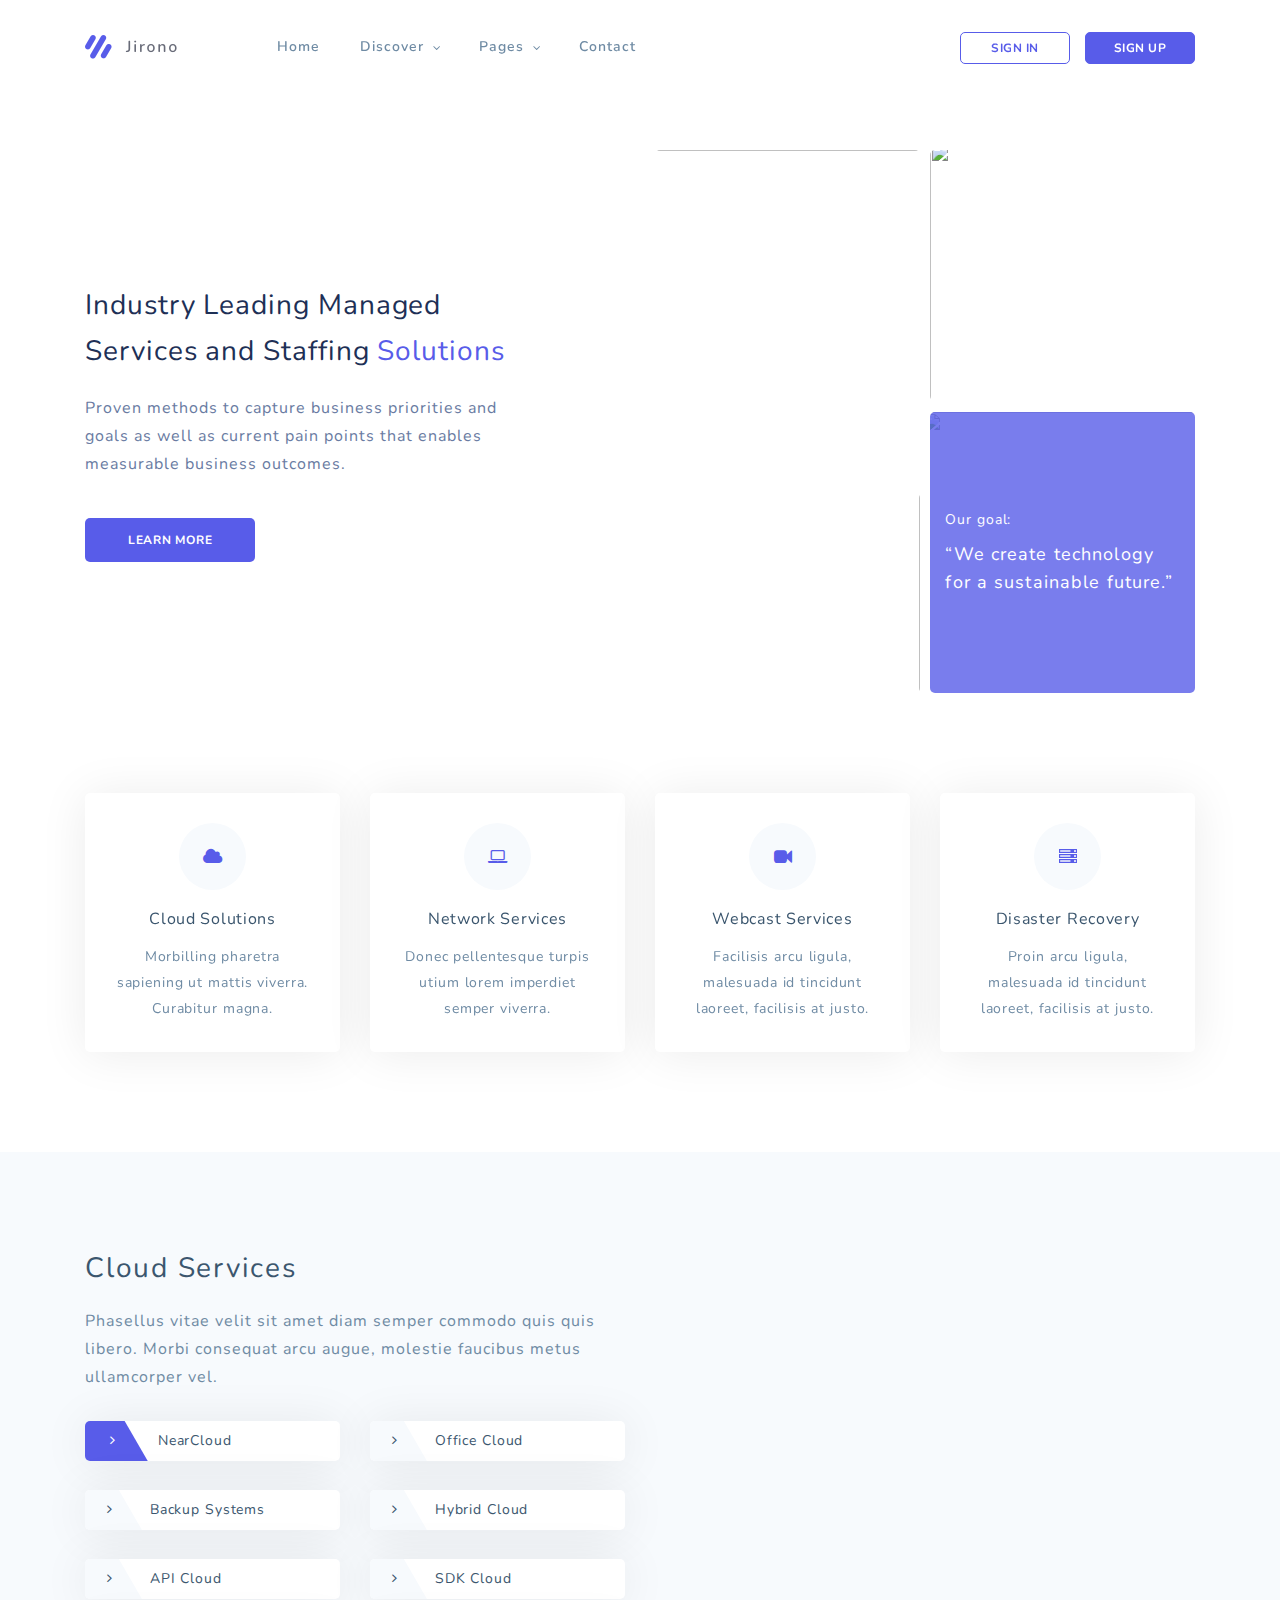
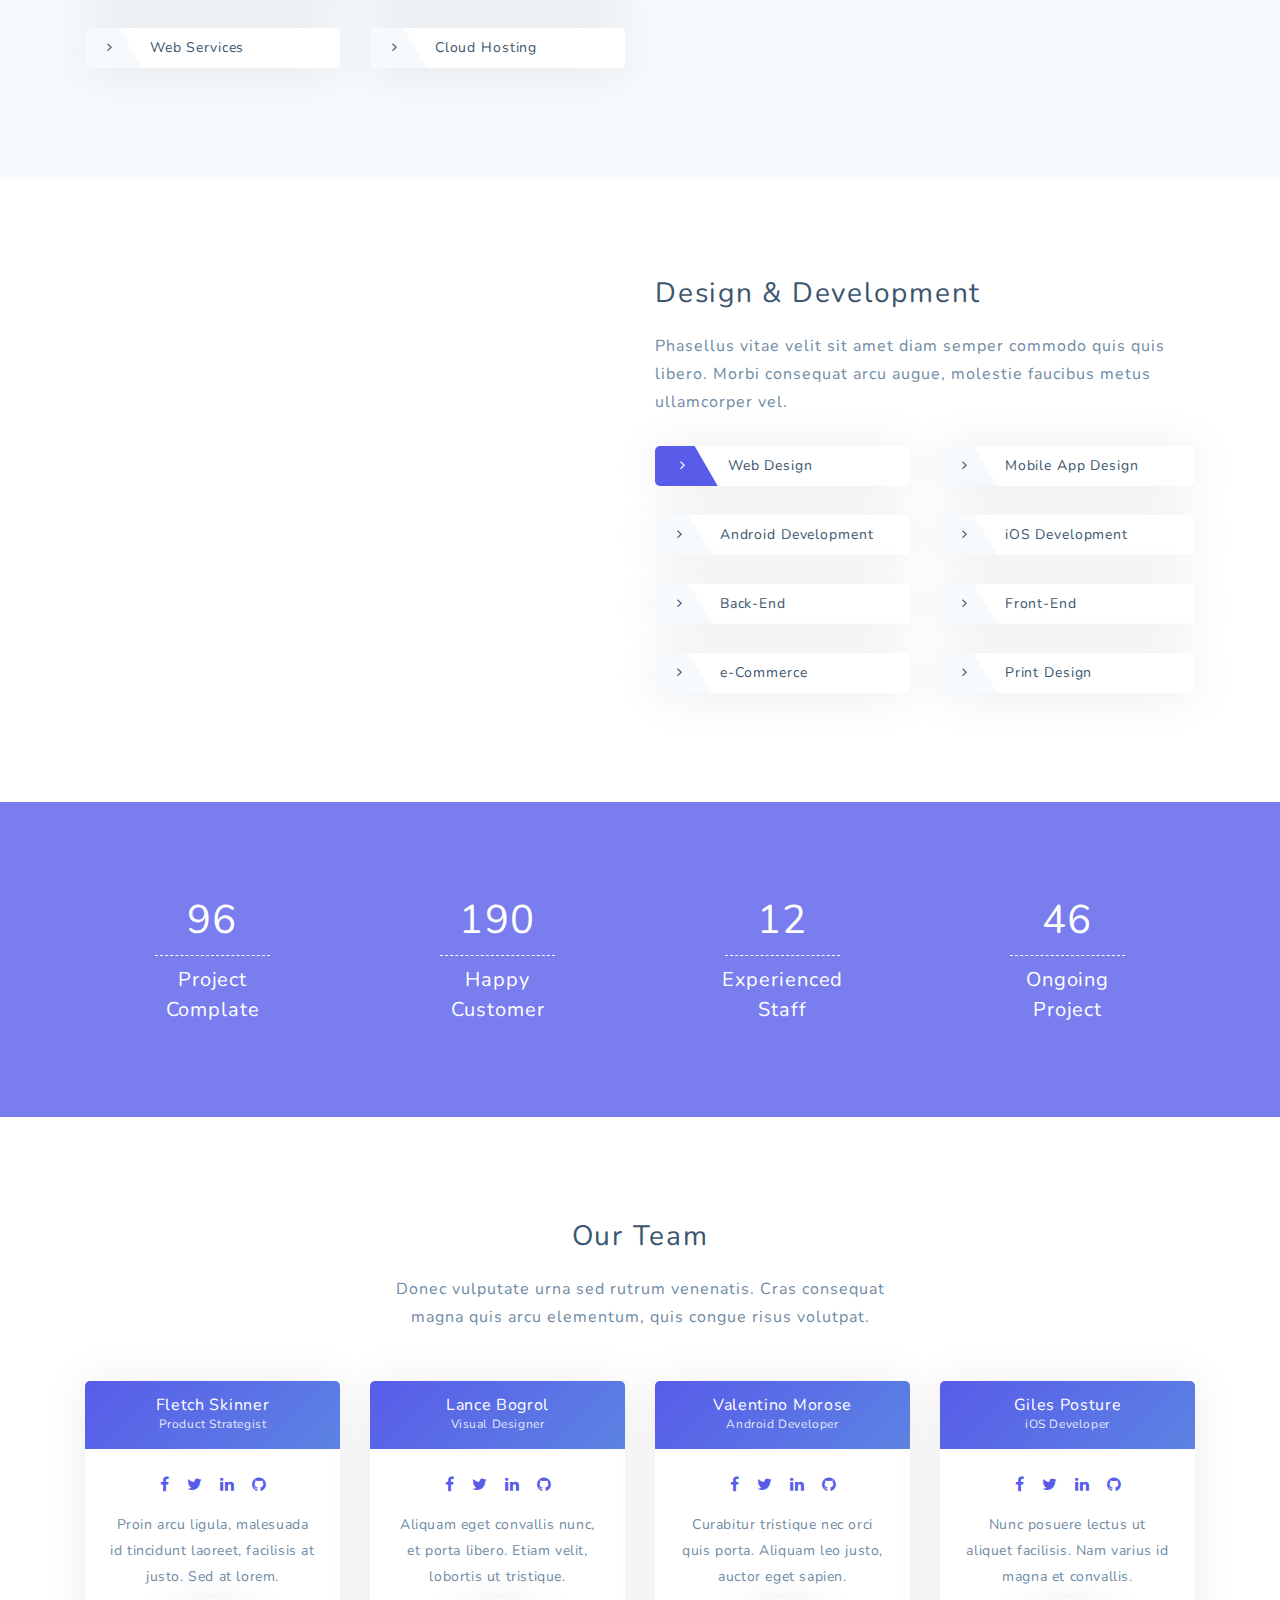
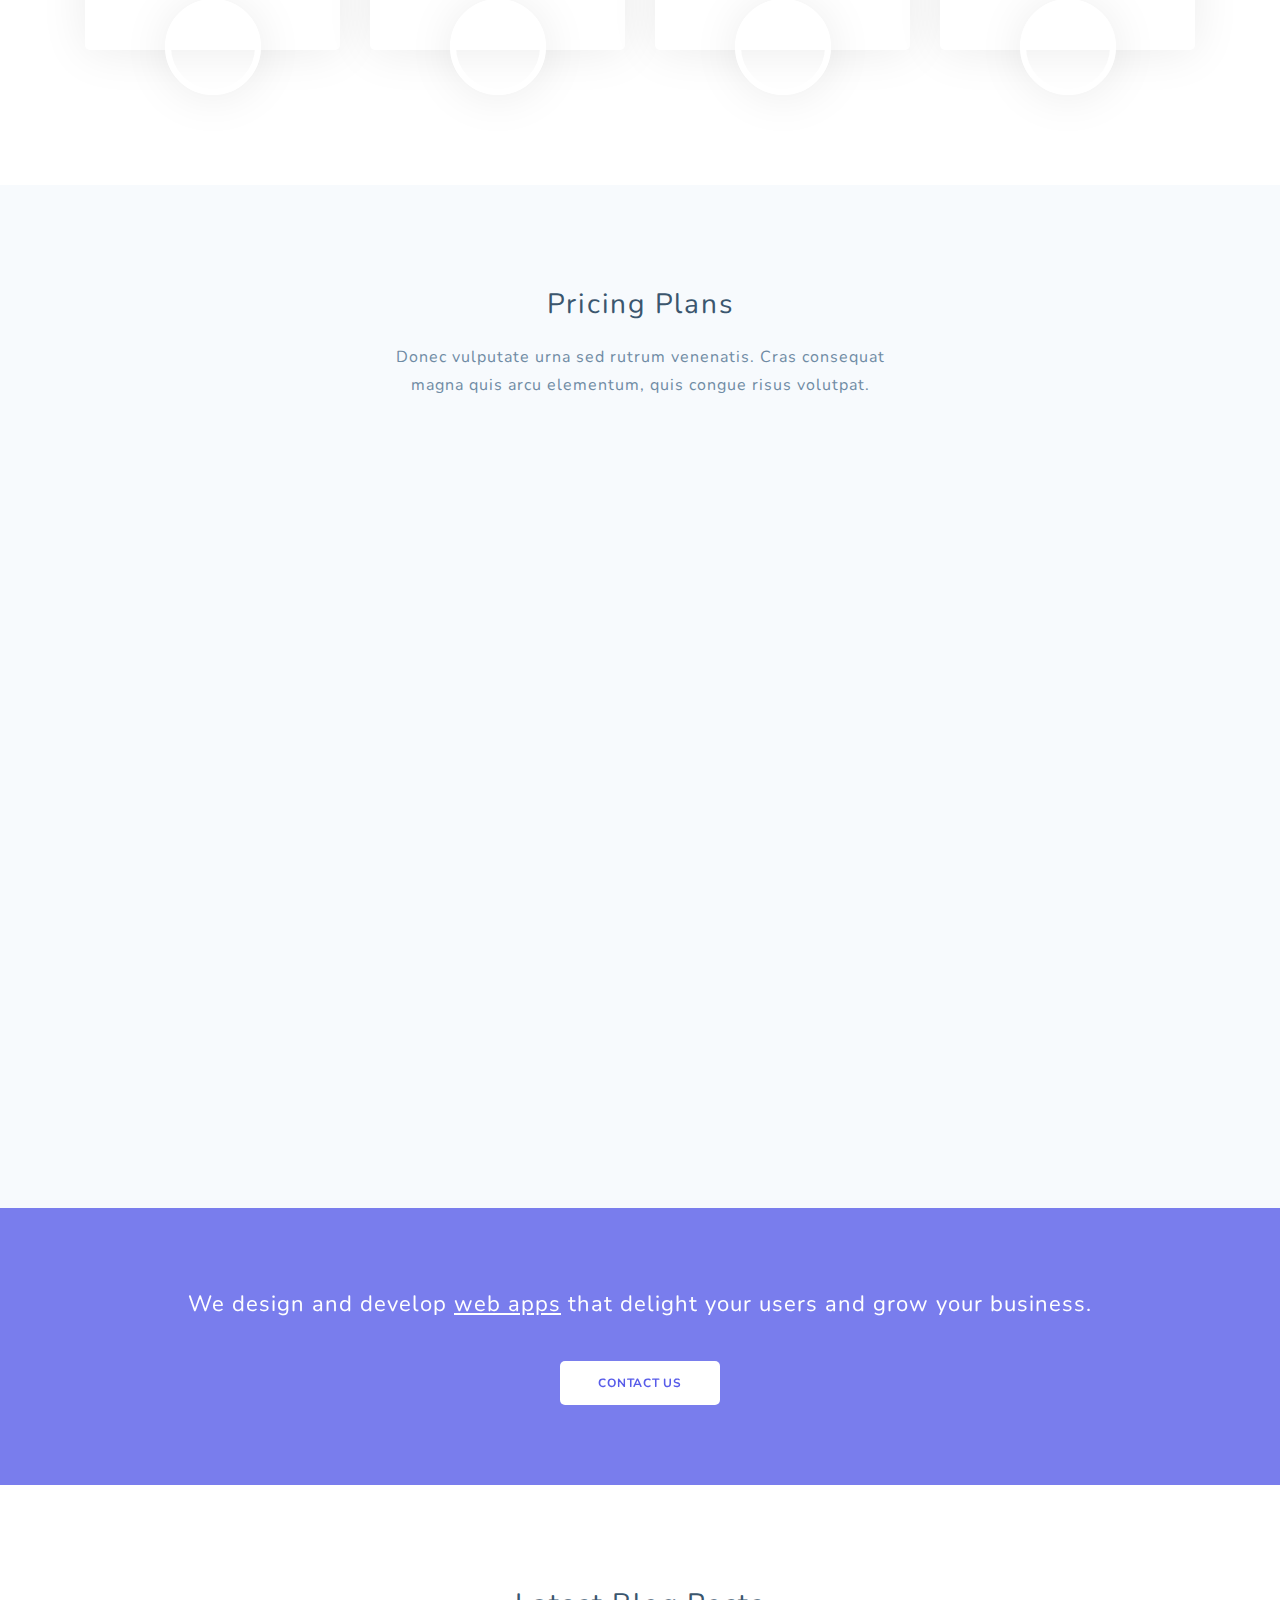
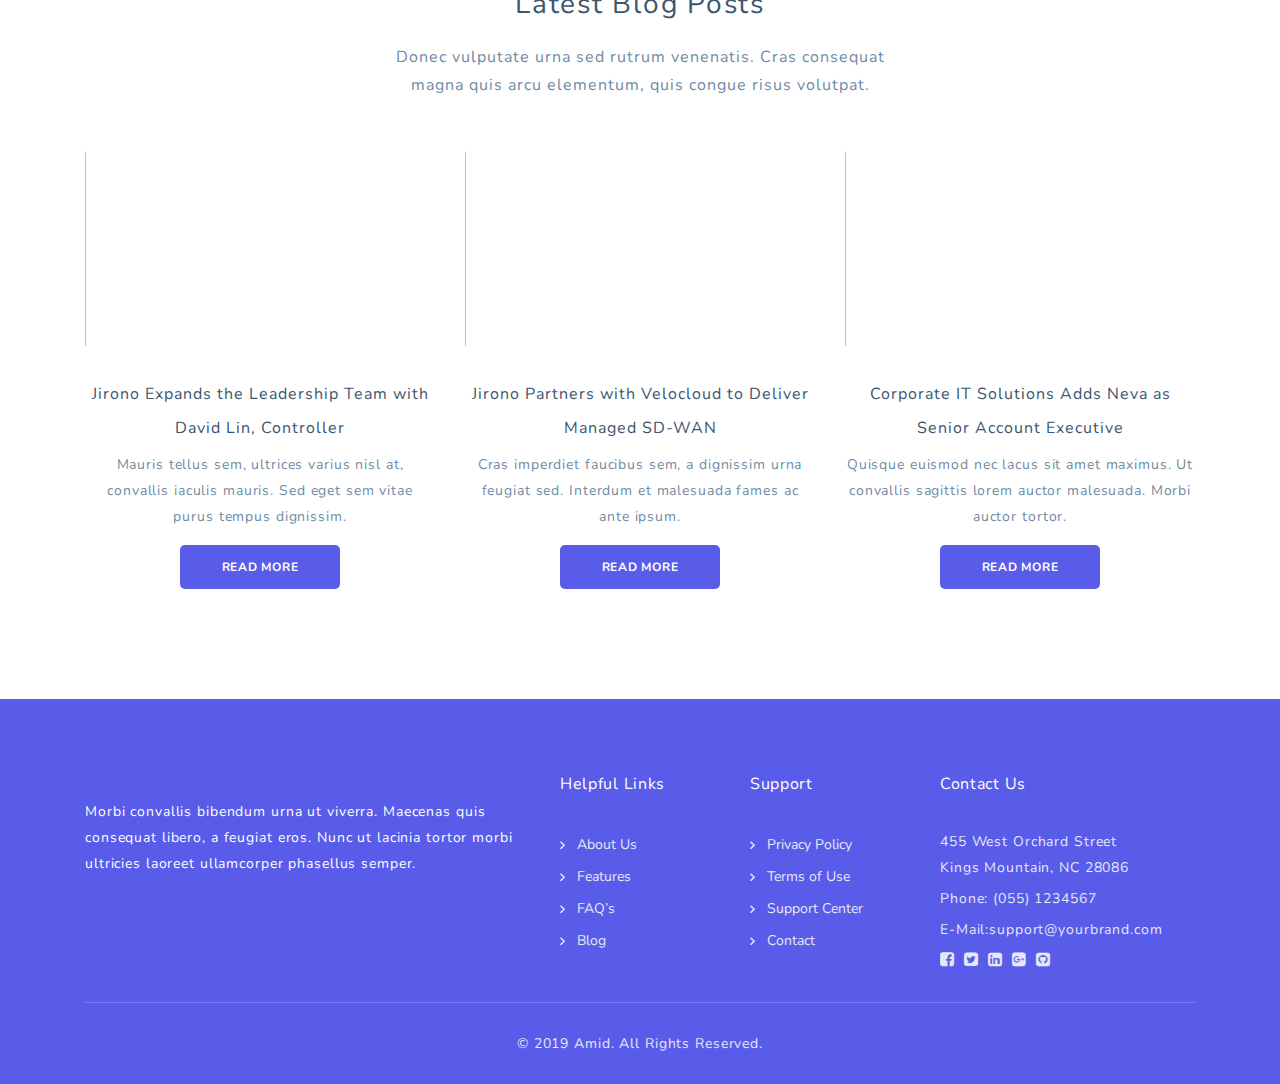
==== commit 1159d5fb: "Single Blog page created and ready" ====
--- a/index.html
+++ b/index.html
@@ -685,7 +685,7 @@
 					<h5>Contact Us</h5>
 					<div class="office-post">
 						<p>455 West Orchard Street<br>Kings Mountain, NC 28086</p>
-						<p>Phone: (272) 211-7370</p>
+						<p>Phone: (055) 1234567</p>
 						<p><span>E-Mail:</span><a href="#">support@yourbrand.com</a></p>
 						<ul class="social">
 							<li><a href="#"><i class="fa fa-facebook-square"></i></a></li>
--- a/files/css/style.css
+++ b/files/css/style.css
@@ -1,39 +1,6 @@
-/* ----------------------------------------------------------------------------------------
-Template: Jirono - IT Solutions and Corporate Template
-Version: 1.0.0
-Author: tempload - support@tempload.com
- -----------------------------------------------------------------------------------------*/
-/* ---------------------------------------------
-Table of contents
-------------------------------------------------
-01. font & reset css
-02. reset
-03. global styles
-04. header
-05. welcome
-06. features
-07. team
-08. pricing
-09. blog
-10. footer
-11. pages
-12. faq
-13. aside
-14. contact
-15. preloader
-
---------------------------------------------- */
-/* 
----------------------------------------------
-font & reset css
---------------------------------------------- 
-*/
+
 @import url("https://fonts.googleapis.com/css?family=Nunito:300,400,600,700&subset=latin-ext");
-/* 
----------------------------------------------
-reset
---------------------------------------------- 
-*/
+
 html, body, div, span, applet, object, iframe, h1, h2, h3, h4, h5, h6, p, blockquote, div
 pre, a, abbr, acronym, office-post, big, cite, code, del, dfn, em, font, img, ins, kbd, q,
 s, samp, small, strike, strong, sub, sup, tt, var, b, u, i, center, dl, dt, dd, ol, ul, li,
@@ -2206,7 +2173,7 @@
   margin-bottom: 30px;
 }
 
-.section-comments {
+.comment-area {
   margin-bottom: 30px;
   background: #fff;
   box-shadow: 0 2px 48px 0 rgba(0, 0, 0, 0.08);
@@ -2217,17 +2184,17 @@
   padding-bottom: 0px;
 }
 
-.section-comments ul {
+.comment-area ul {
   overflow: hidden;
   margin: 0px;
   padding: 0px;
 }
 
-.section-comments ul li {
-  overflow: hidden;
-}
-
-.section-comments ul li .avatar {
+.comment-area ul li {
+  overflow: hidden;
+}
+
+.comment-area ul li .avatar {
   width: 70px;
   height: 70px;
   -webkit-border-radius: 5px;
@@ -2238,7 +2205,7 @@
   margin-right: 20px;
 }
 
-.section-comments ul li .comment-content {
+.comment-area ul li .comment-content {
   font-weight: 400;
   font-size: 14px;
   color: #6F8BA4;
@@ -2247,21 +2214,21 @@
   width: -webkit-calc(100% - 90px);
 }
 
-.section-comments ul li .comment-content .comment-by {
+.comment-area ul li .comment-content .comment-person {
   margin-bottom: 10px;
   position: relative;
 }
 
-.section-comments ul li .comment-content .comment-by strong {
+.comment-area ul li .comment-content .comment-person strong {
   display: block;
   color: #3B566E;
 }
 
-.section-comments ul li .comment-content .comment-by span {
+.comment-area ul li .comment-content .comment-person span {
   font-size: 12px;
 }
 
-.section-comments ul li .comment-content .comment-by .btn-reply {
+.comment-area ul li .comment-content .comment-person .btn-reply {
   position: absolute;
   right: 0px;
   top: 15px;
@@ -2280,16 +2247,16 @@
   transition: all 0.3s ease 0s;
 }
 
-.section-comments ul li .comment-content .comment-by .btn-reply i {
+.comment-area ul li .comment-content .comment-person .btn-reply i {
   font-size: 12px;
 }
 
-.section-comments ul li .comment-content .comment-by .btn-reply:hover {
+.comment-area ul li .comment-content .comment-person .btn-reply:hover {
   background: #585CE9;
   color: #fff;
 }
 
-.section-comments ul li ul {
+.comment-area ul li ul {
   padding-left: 30px;
 }
 
@@ -2304,11 +2271,11 @@
   background: #fff;
 }
 
-.post-comment .comment-form .form-item {
+.post-comment .comment-article .form-item {
   margin-bottom: 20px;
 }
 
-.post-comment .comment-form .form-item label {
+.post-comment .comment-article .form-item label {
   display: block;
   text-transform: uppercase;
   font-weight: 600;
@@ -2316,7 +2283,7 @@
   margin-bottom: 0px;
 }
 
-.post-comment .comment-form .form-item input, .post-comment .comment-form .form-item textarea {
+.post-comment .comment-article .form-item input, .post-comment .comment-article .form-item textarea {
   border: 1px solid #eee;
   width: 100%;
   height: 40px;
@@ -2335,11 +2302,11 @@
   appearance: none;
 }
 
-.post-comment .comment-form .form-item input:focus, .post-comment .comment-form .form-item textarea:focus {
+.post-comment .comment-article .form-item input:focus, .post-comment .comment-article .form-item textarea:focus {
   border: 1px solid #585CE9;
 }
 
-.post-comment .comment-form .form-item textarea {
+.post-comment .comment-article .form-item textarea {
   height: 150px;
   resize: none;
   padding: 20px;
@@ -2845,14 +2812,14 @@
 aside
 --------------------------------------------- 
 */
-aside.default-aside {
-  -webkit-transition: all 0.3s ease 0s;
-  -moz-transition: all 0.3s ease 0s;
-  -o-transition: all 0.3s ease 0s;
-  transition: all 0.3s ease 0s;
-}
-
-aside.default-aside .sidebar ul {
+aside.right-side-menus {
+  -webkit-transition: all 0.3s ease 0s;
+  -moz-transition: all 0.3s ease 0s;
+  -o-transition: all 0.3s ease 0s;
+  transition: all 0.3s ease 0s;
+}
+
+aside.right-side-menus .sidebar ul {
   -webkit-border-radius: 4px;
   -moz-border-radius: 4px;
   border-radius: 4px;
@@ -2866,24 +2833,24 @@
   margin-bottom: 30px;
 }
 
-aside.default-aside .sidebar ul li.active a {
+aside.right-side-menus .sidebar ul li.active a {
   background-image: linear-gradient(135deg, #585CE9 0%, #5C83E3 100%);
   color: #fff;
 }
 
-aside.default-aside .sidebar ul li.active a:after {
-  color: #fff;
-}
-
-aside.default-aside .sidebar ul li.active a:hover {
+aside.right-side-menus .sidebar ul li.active a:after {
+  color: #fff;
+}
+
+aside.right-side-menus .sidebar ul li.active a:hover {
   padding-left: 60px;
 }
 
-aside.default-aside .sidebar ul li:last-child a {
+aside.right-side-menus .sidebar ul li:last-child a {
   border: none;
 }
 
-aside.default-aside .sidebar ul li a {
+aside.right-side-menus .sidebar ul li a {
   display: block;
   border-bottom: 1px solid #ECF7FF;
   height: 50px;
@@ -2901,11 +2868,11 @@
   position: relative;
 }
 
-aside.default-aside .sidebar ul li a:hover {
+aside.right-side-menus .sidebar ul li a:hover {
   padding-left: 70px;
 }
 
-aside.default-aside .sidebar ul li a:after {
+aside.right-side-menus .sidebar ul li a:after {
   font-family: FontAwesome;
   content: "\f105";
   position: absolute;
@@ -2913,7 +2880,7 @@
   color: #3B566E;
 }
 
-aside.default-aside .sidebar ul li a span {
+aside.right-side-menus .sidebar ul li a span {
   float: right;
   margin-right: 30px;
   display: inline-block;
@@ -2930,7 +2897,7 @@
   border-radius: 100px;
 }
 
-aside.default-aside .sidebar .box {
+aside.right-side-menus .sidebar .box {
   -webkit-border-radius: 5px;
   -moz-border-radius: 5px;
   border-radius: 5px;
@@ -2941,7 +2908,7 @@
   overflow: hidden;
 }
 
-aside.default-aside .sidebar .box:before {
+aside.right-side-menus .sidebar .box:before {
   content: '';
   position: absolute;
   width: 100%;
@@ -2953,7 +2920,7 @@
   opacity: .85;
 }
 
-aside.default-aside .sidebar .box .hovered {
+aside.right-side-menus .sidebar .box .hovered {
   position: absolute;
   z-index: 3;
   padding-left: 30px;
@@ -2963,7 +2930,7 @@
   transform: translateY(-50%);
 }
 
-aside.default-aside .sidebar .box .hovered p {
+aside.right-side-menus .sidebar .box .hovered p {
   color: #fff;
   font-weight: 700;
   font-size: 18px;
@@ -2972,20 +2939,20 @@
   margin-bottom: 30px;
 }
 
-aside.default-aside .sidebar .box .hovered a {
+aside.right-side-menus .sidebar .box .hovered a {
   height: 36px;
   line-height: 36px;
   margin-bottom: 0px;
 }
 
-aside.default-aside .sidebar .search-widget {
+aside.right-side-menus .sidebar .search-widget {
   display: block;
   margin-bottom: 30px;
   height: 50px;
   position: relative;
 }
 
-aside.default-aside .sidebar .search-widget input {
+aside.right-side-menus .sidebar .search-widget input {
   border: 1px solid #fff;
   position: absolute;
   width: 100%;
@@ -3007,12 +2974,12 @@
   box-shadow: 0 2px 48px 0 rgba(0, 0, 0, 0.06);
 }
 
-aside.default-aside .sidebar .search-widget input:focus {
+aside.right-side-menus .sidebar .search-widget input:focus {
   border: 1px solid #585CE9;
   padding-left: 30px;
 }
 
-aside.default-aside .sidebar .search-widget button {
+aside.right-side-menus .sidebar .search-widget button {
   position: absolute;
   z-index: 2;
   right: 7px;
@@ -3030,11 +2997,11 @@
   padding: 0px;
 }
 
-aside.default-aside .sidebar .search-widget button i {
-  color: #fff;
-}
-
-aside.default-aside .sidebar .widget-tags {
+aside.right-side-menus .sidebar .search-widget button i {
+  color: #fff;
+}
+
+aside.right-side-menus .sidebar .search-tag-right {
   padding: 30px;
   padding-bottom: 20px;
   overflow: hidden;
@@ -3046,7 +3013,7 @@
   margin-bottom: 30px;
 }
 
-aside.default-aside .sidebar .widget-tags a {
+aside.right-side-menus .sidebar .search-tag-right a {
   float: left;
   margin-right: 10px;
   margin-bottom: 10px;
@@ -3065,7 +3032,7 @@
   transition: all 0.3s ease 0s;
 }
 
-aside.default-aside .sidebar .widget-tags a:hover {
+aside.right-side-menus .sidebar .search-tag-right a:hover {
   background: #585CE9;
   color: #fff;
 }
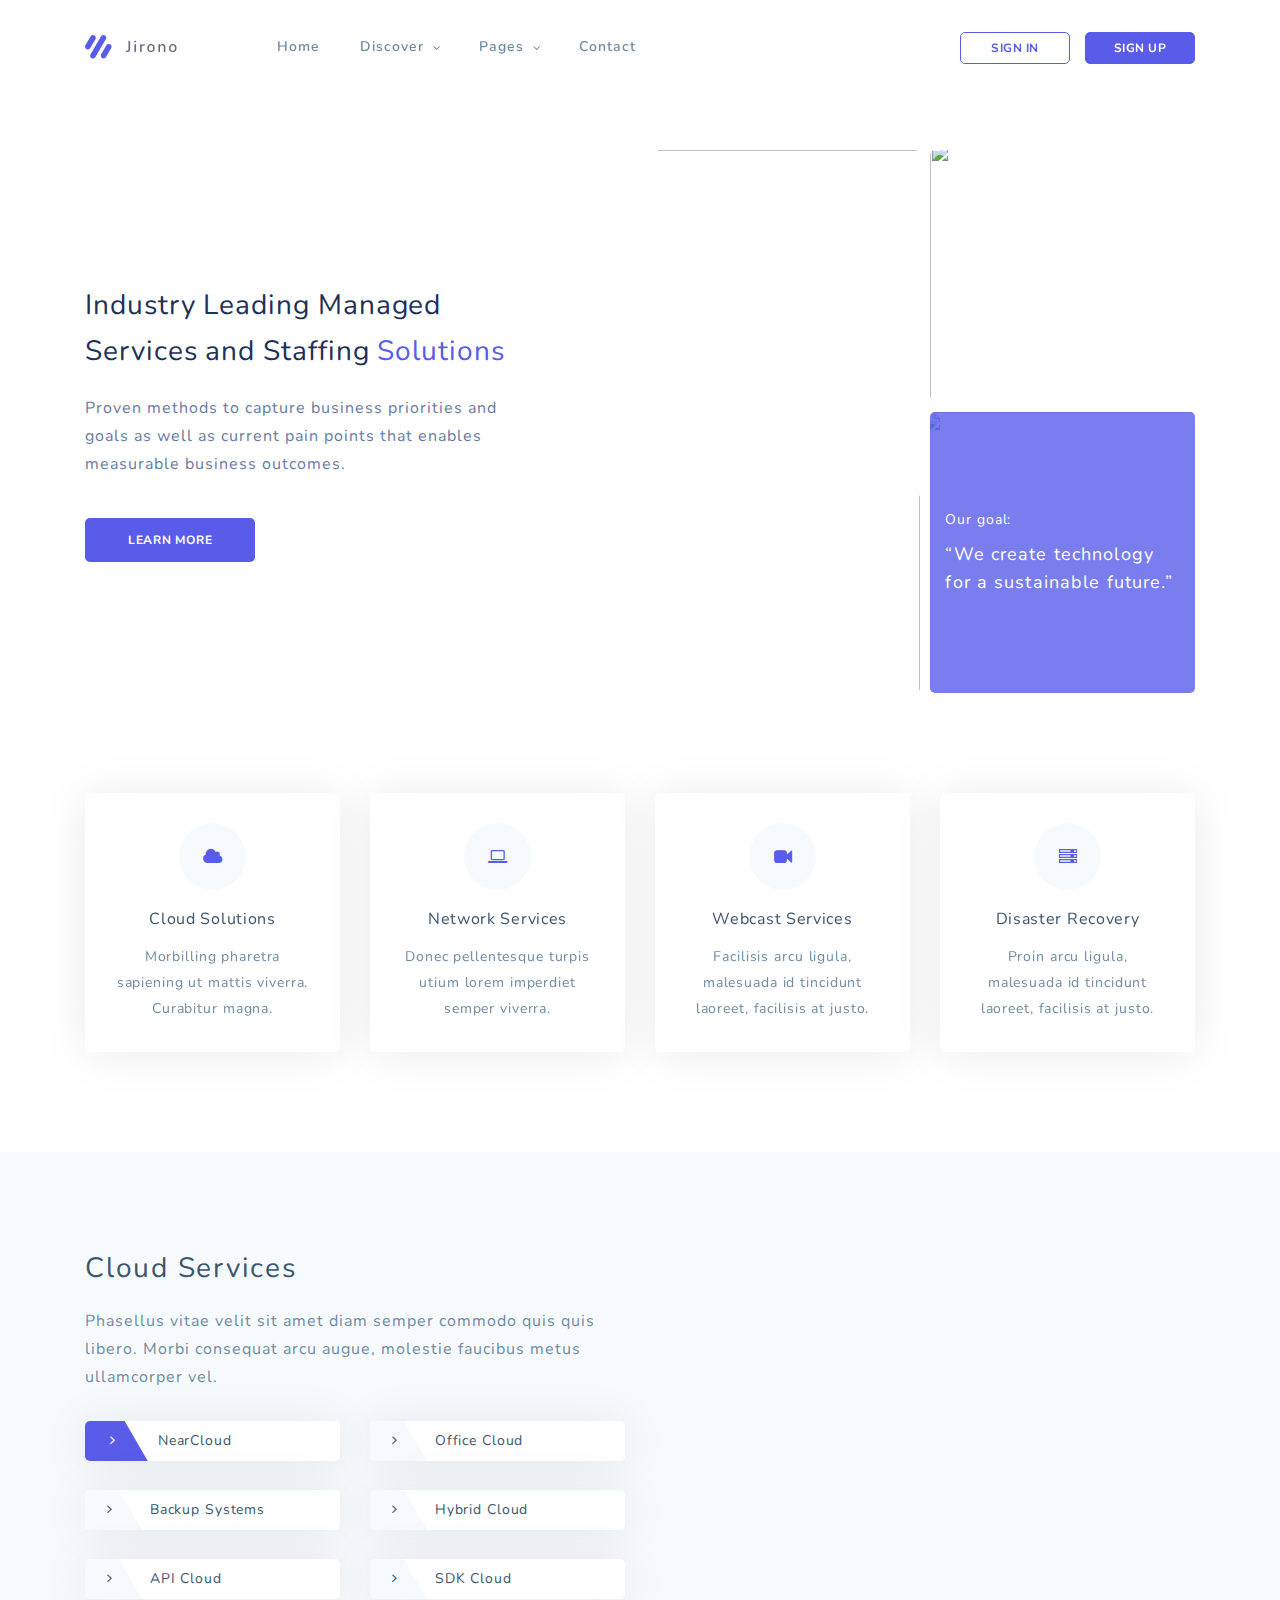
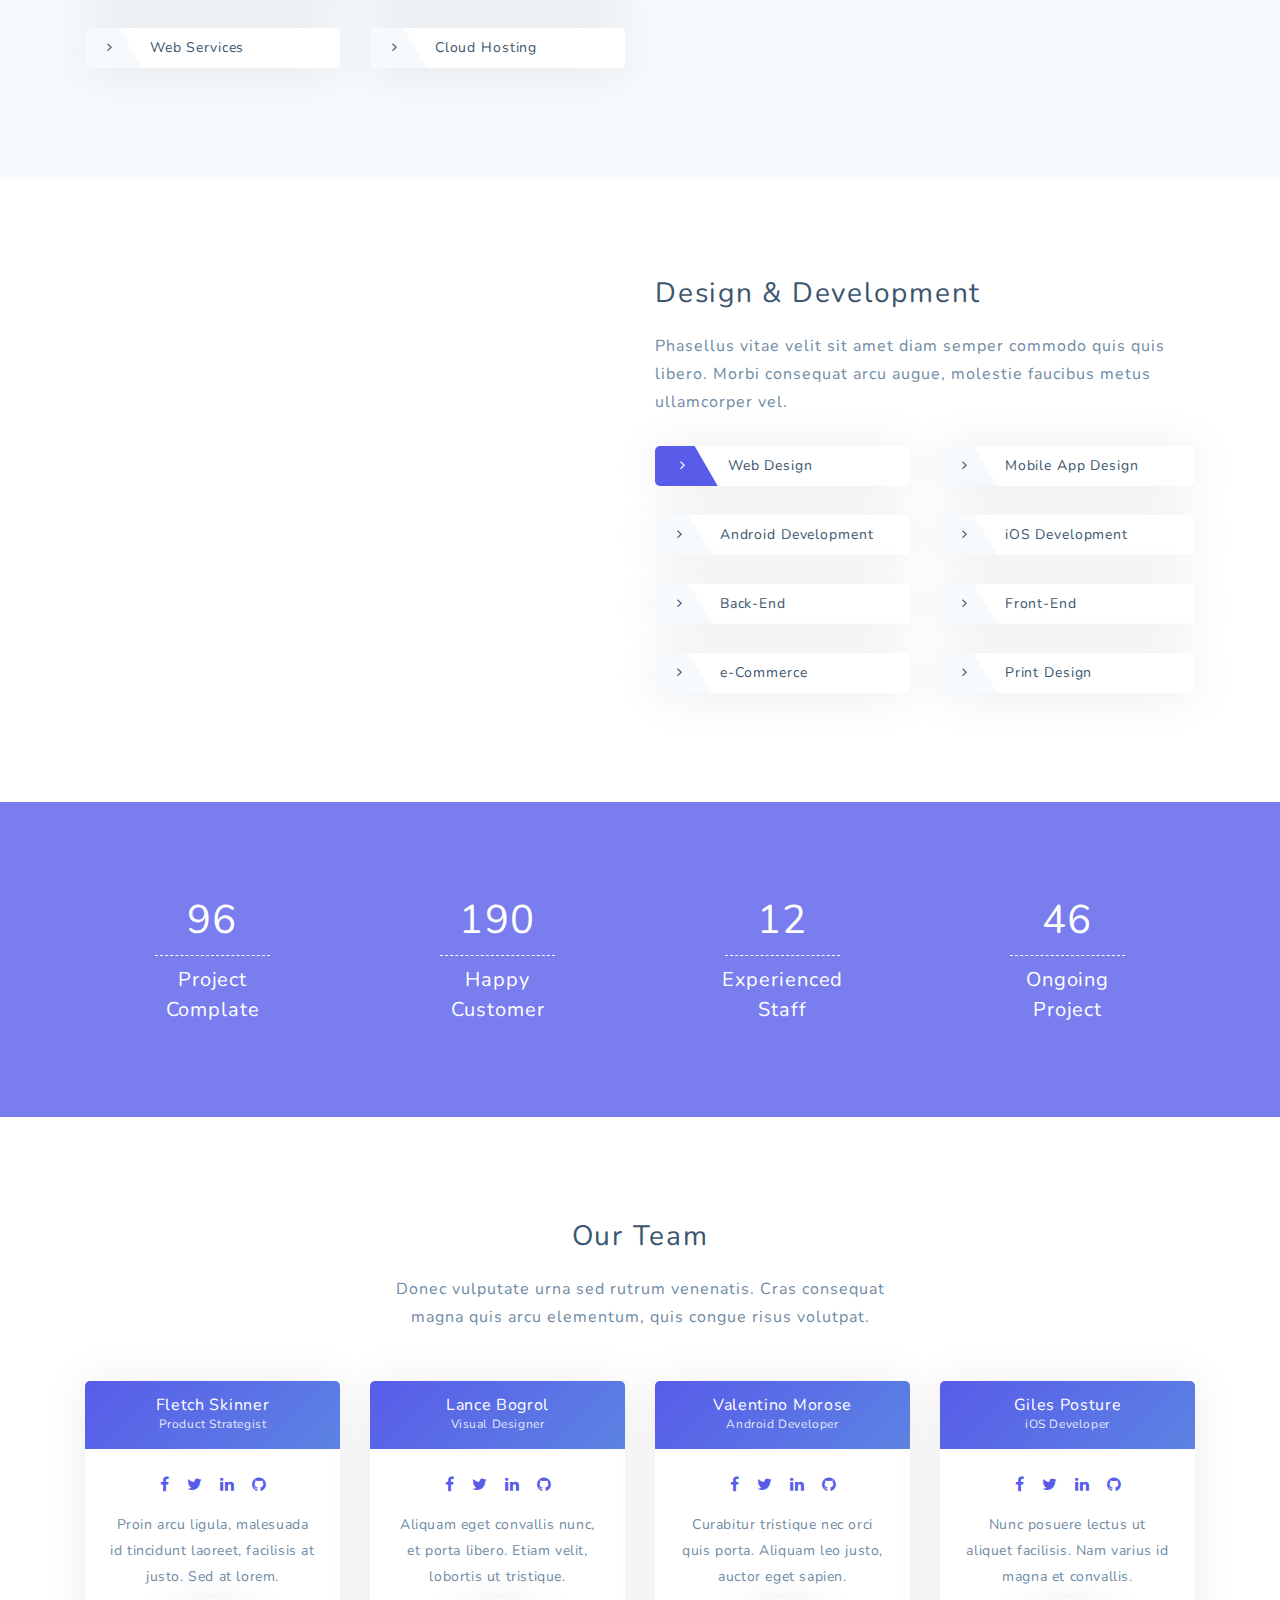
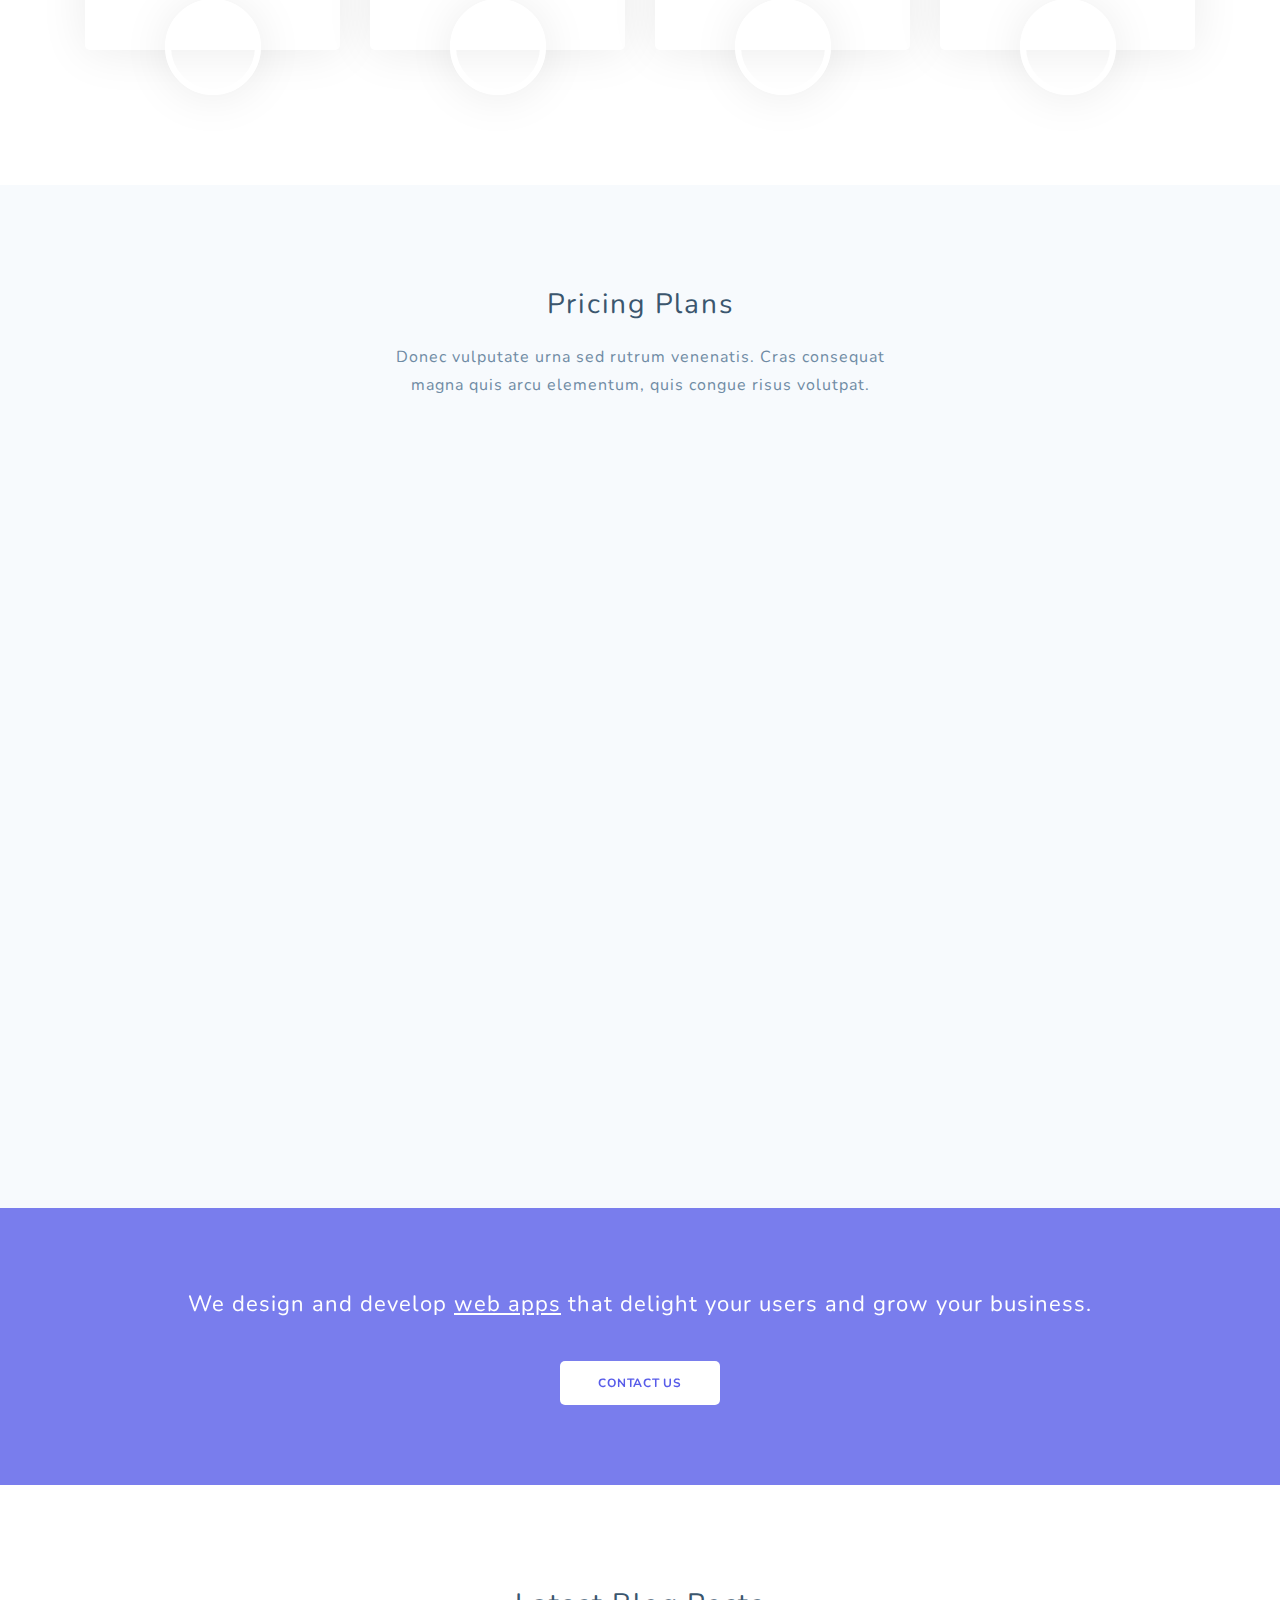
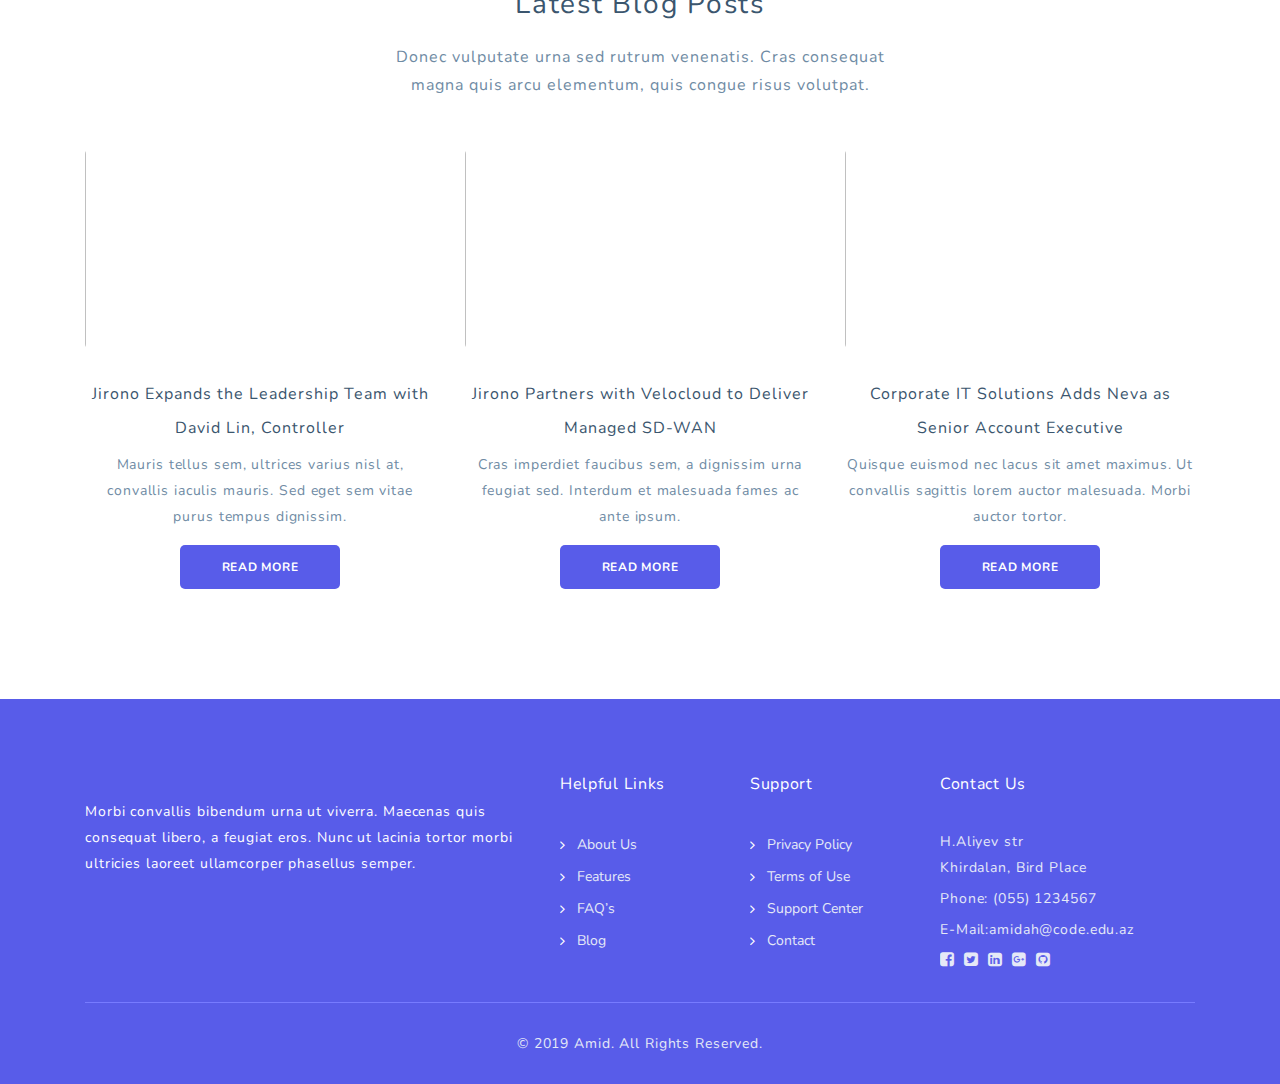
==== commit 516c6dc2: "All pages and 80% css ready. S files ready" ====
--- a/index.html
+++ b/index.html
@@ -1,7 +1,7 @@
 <!DOCTYPE html>
 <html lang="en">
 <head>
-	<title> Final proect of Amid Hasanouv </title>
+	<title> HOME PAGE - Final proect of Amid Hasanouv </title>
 	
 	<link rel="icon" type="image/png" href="files/images/favicon.png" />
 	
@@ -233,7 +233,7 @@
 				</div>
 				<div class="col-lg-1"></div>
 				<div class="col-lg-5 col-md-12 col-sm-12 align-self-center mobile-bottom-fix" data-scroll-reveal="enter left move 30px over 0.6s after 0.4s">
-					<img src="files/images/features/blue-1.png" class="img-fluid d-block mx-auto" alt="App">
+					<img src="files/images/features/1111.png" class="img-fluid d-block mx-auto" alt="App">
 				</div>
 			</div>
 		</div>
@@ -243,7 +243,7 @@
 		<div class="container">
 			<div class="row">
 				<div class="col-lg-5 col-md-12 col-sm-12 align-self-center mobile-bottom-fix-big" data-scroll-reveal="enter left move 30px over 0.6s after 0.4s">
-					<img src="files/images/features/blue-2.png" class="img-fluid d-block mx-auto" alt="App">
+					<img src="files/images/features/2222.png" class="img-fluid d-block mx-auto" alt="App">
 				</div>
 				<div class="col-lg-1"></div>
 				<div class="col-lg-6 col-md-12 col-sm-12 align-self-center mobile-bottom-fix">
@@ -629,7 +629,7 @@
 							<div class="text">
 								Cras imperdiet faucibus sem, a dignissim urna feugiat sed. Interdum et malesuada fames ac ante ipsum.
 							</div>
-							<a href="blog-single.html" class="btn-primary-line">Read More</a>
+							<a href="single.html" class="btn-primary-line">Read More</a>
 						</div>
 					</div>
 				</div>
@@ -640,7 +640,7 @@
 						</div>
 						<div class="blog-news-detail">
 							<h3>
-								<a href="blog-single.html">Corporate IT Solutions Adds Neva as Senior Account Executive</a>
+								<a href="single.html">Corporate IT Solutions Adds Neva as Senior Account Executive</a>
 							</h3>
 							<div class="text">
 								Quisque euismod nec lacus sit amet maximus. Ut convallis sagittis lorem auctor malesuada. Morbi auctor tortor.
@@ -684,9 +684,9 @@
 				<div class="col-lg-3 col-md-4 col-sm-12">
 					<h5>Contact Us</h5>
 					<div class="office-post">
-						<p>455 West Orchard Street<br>Kings Mountain, NC 28086</p>
+						<p>H.Aliyev str<br>Khirdalan, Bird Place</p>
 						<p>Phone: (055) 1234567</p>
-						<p><span>E-Mail:</span><a href="#">support@yourbrand.com</a></p>
+						<p><span>E-Mail:</span><a href="#">amidah@code.edu.az</a></p>
 						<ul class="social">
 							<li><a href="#"><i class="fa fa-facebook-square"></i></a></li>
 							<li><a href="#"><i class="fa fa-twitter-square"></i></a></li>
--- a/files/css/style.css
+++ b/files/css/style.css
@@ -1,3280 +1,3387 @@
-
 @import url("https://fonts.googleapis.com/css?family=Nunito:300,400,600,700&subset=latin-ext");
-
-html, body, div, span, applet, object, iframe, h1, h2, h3, h4, h5, h6, p, blockquote, div
-pre, a, abbr, acronym, office-post, big, cite, code, del, dfn, em, font, img, ins, kbd, q,
-s, samp, small, strike, strong, sub, sup, tt, var, b, u, i, center, dl, dt, dd, ol, ul, li,
-figure, header, nav, section, article, aside, footer, figcaption {
-  margin: 0;
-  padding: 0;
-  border: 0;
-  outline: 0;
+html,
+body,
+div,
+span,
+applet,
+object,
+iframe,
+h1,
+h2,
+h3,
+h4,
+h5,
+h6,
+p,
+blockquote,
+div pre,
+a,
+abbr,
+acronym,
+office-post,
+big,
+cite,
+code,
+del,
+dfn,
+em,
+font,
+img,
+ins,
+kbd,
+q,
+s,
+samp,
+small,
+strike,
+strong,
+sub,
+sup,
+tt,
+var,
+b,
+u,
+i,
+center,
+dl,
+dt,
+dd,
+ol,
+ul,
+li,
+figure,
+header,
+nav,
+section,
+article,
+aside,
+footer,
+figcaption {
+    margin: 0;
+    padding: 0;
+    border: 0;
+    outline: 0;
 }
 
 .clearfix:after {
-  content: ".";
-  display: block;
-  clear: both;
-  visibility: hidden;
-  line-height: 0;
-  height: 0;
+    content: ".";
+    display: block;
+    clear: both;
+    visibility: hidden;
+    line-height: 0;
+    height: 0;
 }
 
 .clearfix {
-  display: inline-block;
+    display: inline-block;
 }
 
 html[xmlns] .clearfix {
-  display: block;
+    display: block;
 }
 
 * html .clearfix {
-  height: 1%;
-}
-
-ul, li {
-  padding: 0;
-  margin: 0;
-  list-style: none;
-}
-
-header, nav, section, article, aside, footer, hgroup {
-  display: block;
+    height: 1%;
+}
+
+ul,
+li {
+    padding: 0;
+    margin: 0;
+    list-style: none;
+}
+
+header,
+nav,
+section,
+article,
+aside,
+footer,
+hgroup {
+    display: block;
 }
 
 * {
-  box-sizing: border-box;
-}
-
-html, body {
-  font-family: "Nunito", sans-serif;
-  font-weight: 400;
-  background-color: #fff;
-  font-size: 16px;
-  -ms-text-size-adjust: 100%;
-  -webkit-font-smoothing: antialiased;
-  -moz-osx-font-smoothing: grayscale;
+    box-sizing: border-box;
+}
+
+html,
+body {
+    font-family: "Nunito", sans-serif;
+    font-weight: 400;
+    background-color: #fff;
+    font-size: 16px;
+    -ms-text-size-adjust: 100%;
+    -webkit-font-smoothing: antialiased;
+    -moz-osx-font-smoothing: grayscale;
 }
 
 a {
-  text-decoration: none !important;
-}
-
-h1, h2, h3, h4, h5, h6 {
-  margin-top: 0px;
-  margin-bottom: 0px;
+    text-decoration: none !important;
+}
+
+h1,
+h2,
+h3,
+h4,
+h5,
+h6 {
+    margin-top: 0px;
+    margin-bottom: 0px;
 }
 
 ul {
-  margin-bottom: 0px;
-}
+    margin-bottom: 0px;
+}
+
 
 /* 
 ---------------------------------------------
 global styles
 --------------------------------------------- 
 */
+
 html,
 body {
-  background: #fff;
-  color: #6F8BA4;
-  font-family: "Nunito", sans-serif;
+    background: #fff;
+    color: #6F8BA4;
+    font-family: "Nunito", sans-serif;
 }
 
 ::selection {
-  background: #585CE9;
-  color: #fff;
+    background: #585CE9;
+    color: #fff;
 }
 
 ::-moz-selection {
-  background: #585CE9;
-  color: #fff;
+    background: #585CE9;
+    color: #fff;
 }
 
 .section {
-  padding-top: 100px;
-  padding-bottom: 70px;
+    padding-top: 100px;
+    padding-bottom: 70px;
 }
 
 .section.colored {
-  background: #F7FAFD;
+    background: #F7FAFD;
 }
 
 .section.white {
-  background: #fff;
+    background: #fff;
 }
 
 .white-bg {
-  background: #fff;
+    background: #fff;
 }
 
 .left-heading.light .price-inf {
-  color: #ffffff;
+    color: #ffffff;
 }
 
 .left-heading .price-inf {
-  font-weight: 400;
-  font-size: 28px;
-  color: #3B566E;
-  letter-spacing: 1.75px;
-  height: 45px;
-  margin-bottom: 10px;
-  position: relative;
+    font-weight: 400;
+    font-size: 28px;
+    color: #3B566E;
+    letter-spacing: 1.75px;
+    height: 45px;
+    margin-bottom: 10px;
+    position: relative;
 }
 
 .center-heading {
-  text-align: center;
+    text-align: center;
 }
 
 .center-heading .price-inf {
-  font-weight: 400;
-  font-size: 28px;
-  color: #3B566E;
-  letter-spacing: 1.75px;
-  line-height: 38px;
-  margin-bottom: 20px;
+    font-weight: 400;
+    font-size: 28px;
+    color: #3B566E;
+    letter-spacing: 1.75px;
+    line-height: 38px;
+    margin-bottom: 20px;
 }
 
 .center-heading.colored .price-inf {
-  color: #ffffff;
+    color: #ffffff;
 }
 
 .center-text {
-  text-align: center;
-  font-weight: 400;
-  font-size: 16px;
-  color: #6F8BA4;
-  line-height: 28px;
-  letter-spacing: 1px;
-  margin-bottom: 50px;
+    text-align: center;
+    font-weight: 400;
+    font-size: 16px;
+    color: #6F8BA4;
+    line-height: 28px;
+    letter-spacing: 1px;
+    margin-bottom: 50px;
 }
 
 .center-text.colored {
-  color: #E5E9F7;
+    color: #E5E9F7;
 }
 
 .center-text p {
-  margin-bottom: 30px;
+    margin-bottom: 30px;
 }
 
 .left-text {
-  font-weight: 400;
-  font-size: 16px;
-  color: #6F8BA4;
-  line-height: 28px;
-  letter-spacing: 1px;
+    font-weight: 400;
+    font-size: 16px;
+    color: #6F8BA4;
+    line-height: 28px;
+    letter-spacing: 1px;
 }
 
 .left-text.light {
-  color: #E5E9F7;
+    color: #E5E9F7;
 }
 
 .left-text p {
-  margin-bottom: 30px;
+    margin-bottom: 30px;
 }
 
 .left-text p.dark {
-  color: #3B566E;
+    color: #3B566E;
 }
 
 .padding-bottom-top-60 {
-  padding-top: 60px !important;
-  padding-bottom: 60px !important;
+    padding-top: 60px !important;
+    padding-bottom: 60px !important;
 }
 
 .padding-bottom-80 {
-  padding-bottom: 80px !important;
+    padding-bottom: 80px !important;
 }
 
 .border-bottom {
-  border-bottom: 1px solid #F5F5F5 !important;
+    border-bottom: 1px solid #F5F5F5 !important;
 }
 
 .align-self-center {
-  -ms-flex-item-align: center !important;
-  align-self: center !important;
+    -ms-flex-item-align: center !important;
+    align-self: center !important;
 }
 
 .align-self-bottom {
-  -ms-flex-item-align: flex-end !important;
-  align-self: flex-end !important;
+    -ms-flex-item-align: flex-end !important;
+    align-self: flex-end !important;
 }
 
 .btn-primary-line {
-  width: 160px;
-  margin: auto;
-  display: inline-block;
-  height: 44px;
-  line-height: 44px;
-  text-align: center;
-  border: none;
-  -webkit-border-radius: 5px;
-  -moz-border-radius: 5px;
-  border-radius: 5px;
-  background: #585CE9;
-  margin-bottom: 40px;
-  font-weight: 700;
-  font-size: 12px;
-  color: #fff;
-  letter-spacing: 0.75px;
-  text-transform: uppercase;
-  -webkit-transition: all 0.3s ease 0s;
-  -moz-transition: all 0.3s ease 0s;
-  -o-transition: all 0.3s ease 0s;
-  transition: all 0.3s ease 0s;
-  outline: none !important;
-  cursor: pointer;
-  position: relative;
+    width: 160px;
+    margin: auto;
+    display: inline-block;
+    height: 44px;
+    line-height: 44px;
+    text-align: center;
+    border: none;
+    -webkit-border-radius: 5px;
+    -moz-border-radius: 5px;
+    border-radius: 5px;
+    background: #585CE9;
+    margin-bottom: 40px;
+    font-weight: 700;
+    font-size: 12px;
+    color: #fff;
+    letter-spacing: 0.75px;
+    text-transform: uppercase;
+    -webkit-transition: all 0.3s ease 0s;
+    -moz-transition: all 0.3s ease 0s;
+    -o-transition: all 0.3s ease 0s;
+    transition: all 0.3s ease 0s;
+    outline: none !important;
+    cursor: pointer;
+    position: relative;
 }
 
 .btn-primary-line:hover {
-  background: #4146e6;
-  color: #fff;
+    background: #4146e6;
+    color: #fff;
 }
 
 .btn-white-line {
-  width: 160px;
-  margin: auto;
-  display: inline-block;
-  height: 44px;
-  line-height: 45px;
-  text-align: center;
-  -webkit-border-radius: 5px;
-  -moz-border-radius: 5px;
-  border-radius: 5px;
-  background: #fff;
-  margin-bottom: 40px;
-  font-weight: 700;
-  font-size: 12px;
-  color: #585CE9;
-  letter-spacing: 0.75px;
-  text-transform: uppercase;
-  -webkit-transition: all 0.3s ease 0s;
-  -moz-transition: all 0.3s ease 0s;
-  -o-transition: all 0.3s ease 0s;
-  transition: all 0.3s ease 0s;
-  outline: none !important;
-  cursor: pointer;
-  position: relative;
+    width: 160px;
+    margin: auto;
+    display: inline-block;
+    height: 44px;
+    line-height: 45px;
+    text-align: center;
+    -webkit-border-radius: 5px;
+    -moz-border-radius: 5px;
+    border-radius: 5px;
+    background: #fff;
+    margin-bottom: 40px;
+    font-weight: 700;
+    font-size: 12px;
+    color: #585CE9;
+    letter-spacing: 0.75px;
+    text-transform: uppercase;
+    -webkit-transition: all 0.3s ease 0s;
+    -moz-transition: all 0.3s ease 0s;
+    -o-transition: all 0.3s ease 0s;
+    transition: all 0.3s ease 0s;
+    outline: none !important;
+    cursor: pointer;
+    position: relative;
 }
 
 .btn-white-line:hover {
-  background: #F7FAFD;
+    background: #F7FAFD;
 }
 
 .btn-home {
-  width: 100%;
-  margin: auto;
-  display: inline-block;
-  height: 40px;
-  line-height: 40px;
-  box-shadow: 0 2px 48px 0 rgba(0, 0, 0, 0.08);
-  -webkit-border-radius: 5px;
-  -moz-border-radius: 5px;
-  border-radius: 5px;
-  background: #fff;
-  margin-bottom: 20px;
-  font-weight: 400;
-  font-size: 14px;
-  letter-spacing: 0.88px;
-  outline: none !important;
-  cursor: pointer;
-  position: relative;
-  overflow: hidden;
+    width: 100%;
+    margin: auto;
+    display: inline-block;
+    height: 40px;
+    line-height: 40px;
+    box-shadow: 0 2px 48px 0 rgba(0, 0, 0, 0.08);
+    -webkit-border-radius: 5px;
+    -moz-border-radius: 5px;
+    border-radius: 5px;
+    background: #fff;
+    margin-bottom: 20px;
+    font-weight: 400;
+    font-size: 14px;
+    letter-spacing: 0.88px;
+    outline: none !important;
+    cursor: pointer;
+    position: relative;
+    overflow: hidden;
 }
 
 .btn-home:after {
-  content: '';
-  position: absolute;
-  width: 150px;
-  height: 100px;
-  left: -70px;
-  top: 0px;
-  background: #F7FAFD;
-  transform: rotate(60deg);
-  -webkit-transition: all 0.3s ease 0s;
-  -moz-transition: all 0.3s ease 0s;
-  -o-transition: all 0.3s ease 0s;
-  transition: all 0.3s ease 0s;
+    content: '';
+    position: absolute;
+    width: 150px;
+    height: 100px;
+    left: -70px;
+    top: 0px;
+    background: #F7FAFD;
+    transform: rotate(60deg);
+    -webkit-transition: all 0.3s ease 0s;
+    -moz-transition: all 0.3s ease 0s;
+    -o-transition: all 0.3s ease 0s;
+    transition: all 0.3s ease 0s;
 }
 
 .btn-home i {
-  margin-left: 22px;
-  margin-right: 32px;
-  position: relative;
-  z-index: 2;
-  -webkit-transition: all 0.3s ease 0s;
-  -moz-transition: all 0.3s ease 0s;
-  -o-transition: all 0.3s ease 0s;
-  transition: all 0.3s ease 0s;
-  color: #3B566E;
+    margin-left: 22px;
+    margin-right: 32px;
+    position: relative;
+    z-index: 2;
+    -webkit-transition: all 0.3s ease 0s;
+    -moz-transition: all 0.3s ease 0s;
+    -o-transition: all 0.3s ease 0s;
+    transition: all 0.3s ease 0s;
+    color: #3B566E;
 }
 
 .btn-home span {
-  position: relative;
-  z-index: 2;
-  -webkit-transition: all 0.3s ease 0s;
-  -moz-transition: all 0.3s ease 0s;
-  -o-transition: all 0.3s ease 0s;
-  transition: all 0.3s ease 0s;
-  color: #3B566E;
-}
-
-.btn-home:hover i, .btn-home.active i {
-  color: #fff;
-  margin-left: 25px;
-  margin-right: 37px;
-}
-
-.btn-home:hover:after, .btn-home.active:after {
-  height: 120px;
-  background: #585CE9;
+    position: relative;
+    z-index: 2;
+    -webkit-transition: all 0.3s ease 0s;
+    -moz-transition: all 0.3s ease 0s;
+    -o-transition: all 0.3s ease 0s;
+    transition: all 0.3s ease 0s;
+    color: #3B566E;
+}
+
+.btn-home:hover i,
+.btn-home.active i {
+    color: #fff;
+    margin-left: 25px;
+    margin-right: 37px;
+}
+
+.btn-home:hover:after,
+.btn-home.active:after {
+    height: 120px;
+    background: #585CE9;
 }
 
 .padding-top-0 {
-  padding-top: 0px !important;
+    padding-top: 0px !important;
 }
 
 .padding-bottom-0 {
-  padding-bottom: 0px !important;
+    padding-bottom: 0px !important;
 }
 
 .padding-bottom-30 {
-  padding-bottom: 30px !important;
+    padding-bottom: 30px !important;
 }
 
 .padding-top-80 {
-  padding-top: 80px !important;
+    padding-top: 80px !important;
 }
 
 .margin-bottom-0 {
-  margin-bottom: 0px !important;
+    margin-bottom: 0px !important;
 }
 
 .margin-bottom-30 {
-  margin-bottom: 30px !important;
+    margin-bottom: 30px !important;
 }
 
 .margin-top-30 {
-  margin-top: 30px !important;
+    margin-top: 30px !important;
 }
 
 .margin-bottom-20 {
-  margin-bottom: 20px !important;
+    margin-bottom: 20px !important;
 }
 
 .margin-bottom-10 {
-  margin-bottom: 10px !important;
+    margin-bottom: 10px !important;
 }
 
 .margin-bottom-60 {
-  margin-bottom: 60px !important;
+    margin-bottom: 60px !important;
 }
 
 .margin-bottom-70 {
-  margin-bottom: 70px !important;
+    margin-bottom: 70px !important;
 }
 
 .margin-bottom-80 {
-  margin-bottom: 80px !important;
+    margin-bottom: 80px !important;
 }
 
 .margin-bottom-100 {
-  margin-bottom: 100px !important;
+    margin-bottom: 100px !important;
 }
 
 blockquote {
-  margin-bottom: 28px;
-  padding: 20px;
-  padding-top: 40px;
-  -webkit-border-radius: 5px;
-  -moz-border-radius: 5px;
-  border-radius: 5px;
-  background: #F4F8FB;
-  overflow: hidden;
+    margin-bottom: 28px;
+    padding: 20px;
+    padding-top: 40px;
+    -webkit-border-radius: 5px;
+    -moz-border-radius: 5px;
+    border-radius: 5px;
+    background: #F4F8FB;
+    overflow: hidden;
 }
 
 blockquote .text {
-  position: relative;
-  text-align: center;
+    position: relative;
+    text-align: center;
 }
 
 blockquote .text p {
-  position: relative;
-  width: 100%;
-  z-index: 2;
-  margin-bottom: 10px !important;
+    position: relative;
+    width: 100%;
+    z-index: 2;
+    margin-bottom: 10px !important;
 }
 
 blockquote .text:before {
-  font-family: FontAwesome;
-  content: "\f10d";
-  position: absolute;
-  left: 0px;
-  top: 0px;
-  z-index: 1;
-  font-size: 40px;
-  color: #e1ecf4;
+    font-family: FontAwesome;
+    content: "\f10d";
+    position: absolute;
+    left: 0px;
+    top: 0px;
+    z-index: 1;
+    font-size: 40px;
+    color: #e1ecf4;
 }
 
 blockquote .text:after {
-  font-family: FontAwesome;
-  content: "\f10e";
-  position: absolute;
-  right: 0px;
-  bottom: 0px;
-  z-index: 1;
-  font-size: 40px;
-  color: #e1ecf4;
+    font-family: FontAwesome;
+    content: "\f10e";
+    position: absolute;
+    right: 0px;
+    bottom: 0px;
+    z-index: 1;
+    font-size: 40px;
+    color: #e1ecf4;
 }
 
 blockquote .author {
-  color: #3B566E;
-  text-align: center;
+    color: #3B566E;
+    text-align: center;
 }
 
 .page-gallery {
-  height: 185px;
-  display: block;
-  overflow: hidden;
-  -webkit-border-radius: 5px;
-  -moz-border-radius: 5px;
-  border-radius: 5px;
-  margin-bottom: 30px;
+    height: 185px;
+    display: block;
+    overflow: hidden;
+    -webkit-border-radius: 5px;
+    -moz-border-radius: 5px;
+    border-radius: 5px;
+    margin-bottom: 30px;
 }
 
 @media (max-width: 991px) {
-  html, body {
-    overflow-x: hidden;
-  }
-  .mobile-bottom-fix {
-    margin-bottom: 30px;
-  }
-  .mobile-bottom-fix-big {
-    margin-bottom: 60px;
-  }
+    html,
+    body {
+        overflow-x: hidden;
+    }
+    .mobile-bottom-fix {
+        margin-bottom: 30px;
+    }
+    .mobile-bottom-fix-big {
+        margin-bottom: 60px;
+    }
 }
 
 @media (max-width: 768px) {
-  .page-gallery {
-    height: 150px;
-  }
-  .btn-home {
-    margin-bottom: 10px;
-  }
-}
+    .page-gallery {
+        height: 150px;
+    }
+    .btn-home {
+        margin-bottom: 10px;
+    }
+}
+
 
 /* 
 ---------------------------------------------
 header
 --------------------------------------------- 
 */
+
 .header-section {
-  position: fixed;
-  top: 0px;
-  left: 0px;
-  right: 0px;
-  z-index: 100;
-  height: 100px;
-  -webkit-transition: all 0.3s ease 0s;
-  -moz-transition: all 0.3s ease 0s;
-  -o-transition: all 0.3s ease 0s;
-  transition: all 0.3s ease 0s;
+    position: fixed;
+    top: 0px;
+    left: 0px;
+    right: 0px;
+    z-index: 100;
+    height: 100px;
+    -webkit-transition: all 0.3s ease 0s;
+    -moz-transition: all 0.3s ease 0s;
+    -o-transition: all 0.3s ease 0s;
+    transition: all 0.3s ease 0s;
 }
 
 .header-section .main-nav .logo {
-  float: left;
-  margin-top: 34px;
-  -webkit-transition: all 0.3s ease 0s;
-  -moz-transition: all 0.3s ease 0s;
-  -o-transition: all 0.3s ease 0s;
-  transition: all 0.3s ease 0s;
+    float: left;
+    margin-top: 34px;
+    -webkit-transition: all 0.3s ease 0s;
+    -moz-transition: all 0.3s ease 0s;
+    -o-transition: all 0.3s ease 0s;
+    transition: all 0.3s ease 0s;
 }
 
 .header-section .main-nav .logo img {
-  -webkit-transition: all 0.3s ease 0s;
-  -moz-transition: all 0.3s ease 0s;
-  -o-transition: all 0.3s ease 0s;
-  transition: all 0.3s ease 0s;
+    -webkit-transition: all 0.3s ease 0s;
+    -moz-transition: all 0.3s ease 0s;
+    -o-transition: all 0.3s ease 0s;
+    transition: all 0.3s ease 0s;
 }
 
 .header-section .main-nav .nav {
-  float: left;
-  margin-top: 27px;
-  margin-left: 80px;
-  -webkit-transition: all 0.3s ease 0s;
-  -moz-transition: all 0.3s ease 0s;
-  -o-transition: all 0.3s ease 0s;
-  transition: all 0.3s ease 0s;
+    float: left;
+    margin-top: 27px;
+    margin-left: 80px;
+    -webkit-transition: all 0.3s ease 0s;
+    -moz-transition: all 0.3s ease 0s;
+    -o-transition: all 0.3s ease 0s;
+    transition: all 0.3s ease 0s;
 }
 
 .header-section .main-nav .nav li {
-  padding-left: 20px;
-  padding-right: 20px;
-}
-
-.header-section .main-nav .nav li:last-child {
-  padding-right: 0px;
-}
-
-.header-section .main-nav .nav li a {
-  display: block;
-  font-weight: 600;
-  font-size: 14px;
-  color: #6F8BA4;
-  -webkit-transition: all 0.3s ease 0s;
-  -moz-transition: all 0.3s ease 0s;
-  -o-transition: all 0.3s ease 0s;
-  transition: all 0.3s ease 0s;
-  height: 40px;
-  line-height: 40px;
-  border: transparent;
-  letter-spacing: 1px;
-}
-
-.header-section .main-nav .nav li a:hover {
-  color: #6F8BA4;
-}
-
-.header-section .main-nav .nav li.submenu {
-  position: relative;
-  padding-right: 35px;
-}
-
-.header-section .main-nav .nav li.submenu:after {
-  font-family: FontAwesome;
-  content: "\f107";
-  font-size: 12px;
-  color: #6F8BA4;
-  position: absolute;
-  right: 18px;
-  top: 12px;
-}
-
-.header-section .main-nav .nav li.submenu ul {
-  position: absolute;
-  width: 200px;
-  box-shadow: 0 2px 28px 0 rgba(0, 0, 0, 0.06);
-  -webkit-border-radius: 5px;
-  -moz-border-radius: 5px;
-  border-radius: 5px;
-  overflow: hidden;
-  top: 40px;
-  opacity: 0;
-  transform: translateY(-2em);
-  visibility: hidden;
-  z-index: -1;
-  transition: all 0.3s ease-in-out 0s, visibility 0s linear 0.3s, z-index 0s linear 0.01s;
-}
-
-.header-section .main-nav .nav li.submenu ul li {
-  margin-left: 0px;
-  padding-left: 0px;
-  padding-right: 0px;
-}
-
-.header-section .main-nav .nav li.submenu ul li a {
-  display: block;
-  background: #fff;
-  color: #3B566E;
-  padding-left: 20px;
-  height: 40px;
-  line-height: 40px;
-  -webkit-transition: all 0.3s ease 0s;
-  -moz-transition: all 0.3s ease 0s;
-  -o-transition: all 0.3s ease 0s;
-  transition: all 0.3s ease 0s;
-  position: relative;
-  font-size: 13px;
-  border-bottom: 1px solid #f5f5f5;
-}
-
-.header-section .main-nav .nav li.submenu ul li a:before {
-  content: '';
-  position: absolute;
-  width: 0px;
-  height: 40px;
-  left: 0px;
-  top: 0px;
-  bottom: 0px;
-  -webkit-transition: all 0.3s ease 0s;
-  -moz-transition: all 0.3s ease 0s;
-  -o-transition: all 0.3s ease 0s;
-  transition: all 0.3s ease 0s;
-  background: #585CE9;
-}
-
-.header-section .main-nav .nav li.submenu ul li a:hover {
-  background: #f5f5f5;
-  padding-left: 25px;
-}
-
-.header-section .main-nav .nav li.submenu ul li a:hover:before {
-  width: 3px;
-}
-
-.header-section .main-nav .nav li.submenu:hover ul {
-  visibility: visible;
-  opacity: 1;
-  z-index: 1;
-  transform: translateY(0%);
-  transition-delay: 0s, 0s, 0.3s;
-}
-
-.header-section .main-nav .menu-details {
-  cursor: pointer;
-  display: block;
-  position: absolute;
-  top: 23px;
-  width: 32px;
-  height: 40px;
-  text-indent: -9999em;
-  z-index: 99;
-  right: 40px;
-  display: none;
-}
-
-.header-section .main-nav .menu-details span,
-.header-section .main-nav .menu-details span:before,
-.header-section .main-nav .menu-details span:after {
-  -moz-transition: all 0.4s;
-  -o-transition: all 0.4s;
-  -webkit-transition: all 0.4s;
-  transition: all 0.4s;
-  background-color: #3B566E;
-  display: block;
-  position: absolute;
-  width: 30px;
-  height: 2px;
-  left: 0;
-}
-
-.header-section .main-nav .menu-details span:before,
-.header-section .main-nav .menu-details span:after {
-  -moz-transition: all 0.4s;
-  -o-transition: all 0.4s;
-  -webkit-transition: all 0.4s;
-  transition: all 0.4s;
-  background-color: #3B566E;
-  display: block;
-  position: absolute;
-  width: 30px;
-  height: 2px;
-  left: 0;
-  width: 75%;
-}
-
-.header-section .main-nav .menu-details span:before,
-.header-section .main-nav .menu-details span:after {
-  content: "";
-}
-
-.header-section .main-nav .menu-details span {
-  top: 16px;
-}
-
-.header-section .main-nav .menu-details span:before {
-  -moz-transform-origin: 33% 100%;
-  -ms-transform-origin: 33% 100%;
-  -webkit-transform-origin: 33% 100%;
-  transform-origin: 33% 100%;
-  top: -10px;
-  z-index: 10;
-}
-
-.header-section .main-nav .menu-details span:after {
-  -moz-transform-origin: 33% 0;
-  -ms-transform-origin: 33% 0;
-  -webkit-transform-origin: 33% 0;
-  transform-origin: 33% 0;
-  top: 10px;
-}
-
-.header-section .main-nav .menu-details.active span,
-.header-section .main-nav .menu-details.active span:before,
-.header-section .main-nav .menu-details.active span:after {
-  background-color: transparent;
-  width: 100%;
-}
-
-.header-section .main-nav .menu-details.active span:before {
-  -moz-transform: translateY(6px) translateX(1px) rotate(45deg);
-  -ms-transform: translateY(6px) translateX(1px) rotate(45deg);
-  -webkit-transform: translateY(6px) translateX(1px) rotate(45deg);
-  transform: translateY(6px) translateX(1px) rotate(45deg);
-  background-color: #3B566E;
-}
-
-.header-section .main-nav .menu-details.active span:after {
-  -moz-transform: translateY(-6px) translateX(1px) rotate(-45deg);
-  -ms-transform: translateY(-6px) translateX(1px) rotate(-45deg);
-  -webkit-transform: translateY(-6px) translateX(1px) rotate(-45deg);
-  transform: translateY(-6px) translateX(1px) rotate(-45deg);
-  background-color: #3B566E;
-}
-
-.header-section .main-nav .login-buttons {
-  float: right;
-}
-
-.header-section .main-nav .login-buttons li {
-  float: left;
-}
-
-.header-section .main-nav .login-buttons li .btn-nav-second {
-  padding-left: 25px;
-  padding-right: 25px;
-  border: 1px solid #585CE9;
-  -webkit-border-radius: 5px;
-  -moz-border-radius: 5px;
-  border-radius: 5px;
-  display: inline-block;
-  height: 32px;
-  margin-top: 5px;
-  line-height: 31px;
-  letter-spacing: 0.5px;
-  background: none;
-  color: #585CE9;
-  position: relative;
-  overflow: hidden;
-  margin-top: 32px;
-  font-weight: 700;
-  font-size: 12px;
-  -webkit-transition: all 0.3s ease 0s;
-  -moz-transition: all 0.3s ease 0s;
-  -o-transition: all 0.3s ease 0s;
-  transition: all 0.3s ease 0s;
-  min-width: 110px;
-  text-align: center;
-}
-
-.header-section .main-nav .login-buttons li .btn-nav-second:hover {
-  background: #585CE9;
-  color: #fff;
-}
-
-.header-section .main-nav .login-buttons li .btn-nav-primary {
-  padding-left: 25px;
-  padding-right: 25px;
-  border: 1px solid #585CE9;
-  -webkit-border-radius: 5px;
-  -moz-border-radius: 5px;
-  border-radius: 5px;
-  display: inline-block;
-  height: 32px;
-  margin-top: 5px;
-  line-height: 31px;
-  letter-spacing: 0.5px;
-  background: #585CE9;
-  color: #fff;
-  position: relative;
-  overflow: hidden;
-  margin-left: 15px;
-  margin-top: 32px;
-  font-weight: 700;
-  font-size: 12px;
-  -webkit-transition: all 0.3s ease 0s;
-  -moz-transition: all 0.3s ease 0s;
-  -o-transition: all 0.3s ease 0s;
-  transition: all 0.3s ease 0s;
-  min-width: 110px;
-  text-align: center;
-}
-
-.header-section .main-nav .login-buttons li .btn-nav-primary:hover {
-  background: #fff;
-  color: #585CE9;
-}
-
-.header-section.header-sticky {
-  background: #fff;
-  height: 80px;
-  box-shadow: 0 2px 28px 0 rgba(0, 0, 0, 0.06);
-}
-
-.header-section.header-sticky .logo {
-  margin-top: 26px;
-}
-
-.header-section.header-sticky .nav {
-  margin-top: 21px !important;
-}
-
-.header-section.header-sticky .nav li a {
-  color: #3B566E;
-}
-
-.header-section.header-sticky .nav li a:hover {
-  color: #585CE9;
-}
-
-.header-section.header-sticky .nav li.submenu {
-  position: relative;
-}
-
-.header-section.header-sticky .nav li.submenu:after {
-  color: #3B566E;
-}
-
-.header-section.header-sticky .login-buttons {
-  float: right;
-}
-
-.header-section.header-sticky .login-buttons li {
-  float: left;
-}
-
-.header-section.header-sticky .login-buttons li .btn-nav-second {
-  border: 1px solid #585CE9;
-  color: #585CE9;
-  margin-top: 24px;
-}
-
-.header-section.header-sticky .login-buttons li .btn-nav-second:hover {
-  background-image: linear-gradient(135deg, #585CE9 0%, #5C83E3 100%);
-  color: #fff;
-}
-
-.header-section.header-sticky .login-buttons li .btn-nav-primary {
-  background-image: linear-gradient(135deg, #585CE9 0%, #5C83E3 100%);
-  color: #fff;
-  margin-top: 24px;
-  border: 1px solid #585CE9;
-  box-shadow: 0 4px 5px 0 rgba(103, 67, 213, 0.24);
-}
-
-.header-section.header-sticky .login-buttons li .btn-nav-primary:hover {
-  border: 1px solid #585CE9;
-  background: #fff;
-  color: #585CE9;
-}
-
-.header-section.header-white {
-  background: #fff;
-  height: 80px;
-  box-shadow: 0 2px 28px 0 rgba(0, 0, 0, 0.06);
-}
-
-.header-section.header-white .logo {
-  margin-top: 26px;
-}
-
-.header-section.header-white .nav {
-  margin-top: 21px !important;
-}
-
-.header-section.header-white .nav li a {
-  color: #3B566E;
-}
-
-.header-section.header-white .nav li a:hover {
-  color: #585CE9;
-}
-
-.header-section.header-white .nav li.submenu {
-  position: relative;
-}
-
-.header-section.header-white .nav li.submenu:after {
-  color: #3B566E;
-}
-
-.header-section.header-white .login-buttons {
-  float: right;
-}
-
-.header-section.header-white .login-buttons li {
-  float: left;
-}
-
-.header-section.header-white .login-buttons li .btn-nav-second {
-  border: 1px solid #585CE9;
-  color: #585CE9;
-  margin-top: 24px;
-}
-
-.header-section.header-white .login-buttons li .btn-nav-second:hover {
-  background-image: linear-gradient(135deg, #585CE9 0%, #5C83E3 100%);
-  color: #fff;
-}
-
-.header-section.header-white .login-buttons li .btn-nav-primary {
-  background-image: linear-gradient(135deg, #585CE9 0%, #5C83E3 100%);
-  color: #fff;
-  margin-top: 24px;
-  border: 1px solid #585CE9;
-  box-shadow: 0 4px 5px 0 rgba(103, 67, 213, 0.24);
-}
-
-.header-section.header-white .login-buttons li .btn-nav-primary:hover {
-  border: 1px solid #585CE9;
-  background: #fff;
-  color: #585CE9;
-}
-
-@media (max-width: 1200px) {
-  .header-section .main-nav .nav li {
     padding-left: 20px;
     padding-right: 20px;
-  }
-  .header-section .main-nav .nav li.submenu {
-    padding-right: 20px;
-  }
-  .header-section .main-nav .nav li.submenu:after {
-    right: 5px;
-  }
-}
-
-@media (max-width: 991px) {
-  .header-section {
+}
+
+.header-section .main-nav .nav li:last-child {
+    padding-right: 0px;
+}
+
+.header-section .main-nav .nav li a {
+    display: block;
+    font-weight: 600;
+    font-size: 14px;
+    color: #6F8BA4;
+    -webkit-transition: all 0.3s ease 0s;
+    -moz-transition: all 0.3s ease 0s;
+    -o-transition: all 0.3s ease 0s;
+    transition: all 0.3s ease 0s;
+    height: 40px;
+    line-height: 40px;
+    border: transparent;
+    letter-spacing: 1px;
+}
+
+.header-section .main-nav .nav li a:hover {
+    color: #6F8BA4;
+}
+
+.header-section .main-nav .nav li.submenu {
+    position: relative;
+    padding-right: 35px;
+}
+
+.header-section .main-nav .nav li.submenu:after {
+    font-family: FontAwesome;
+    content: "\f107";
+    font-size: 12px;
+    color: #6F8BA4;
+    position: absolute;
+    right: 18px;
+    top: 12px;
+}
+
+.header-section .main-nav .nav li.submenu ul {
+    position: absolute;
+    width: 200px;
+    box-shadow: 0 2px 28px 0 rgba(0, 0, 0, 0.06);
+    -webkit-border-radius: 5px;
+    -moz-border-radius: 5px;
+    border-radius: 5px;
+    overflow: hidden;
+    top: 40px;
+    opacity: 0;
+    transform: translateY(-2em);
+    visibility: hidden;
+    z-index: -1;
+    transition: all 0.3s ease-in-out 0s, visibility 0s linear 0.3s, z-index 0s linear 0.01s;
+}
+
+.header-section .main-nav .nav li.submenu ul li {
+    margin-left: 0px;
+    padding-left: 0px;
+    padding-right: 0px;
+}
+
+.header-section .main-nav .nav li.submenu ul li a {
+    display: block;
     background: #fff;
-    height: 80px;
-    box-shadow: 0 2px 28px 0 rgba(0, 0, 0, 0.06);
-  }
-  .header-section .container {
-    padding: 0px;
-  }
-  .header-section .logo {
-    margin-top: 22px !important;
-    margin-left: 30px;
-  }
-  .header-section .light-logo {
-    display: none !important;
-  }
-  .header-section .dark-logo {
-    display: block !important;
-  }
-  .header-section .menu-details {
-    display: block !important;
-  }
-  .header-section .main-nav {
-    overflow: hidden;
-  }
-  .header-section .main-nav .nav {
-    float: none;
-    width: 100%;
-    margin-top: 80px !important;
-    display: none;
-    -webkit-transition: all 0s ease 0s;
-    -moz-transition: all 0s ease 0s;
-    -o-transition: all 0s ease 0s;
-    transition: all 0s ease 0s;
-    margin-left: 0px;
-  }
-  .header-section .main-nav .nav li {
-    width: 100%;
-    background: #fff;
+    color: #3B566E;
+    padding-left: 20px;
+    height: 40px;
+    line-height: 40px;
+    -webkit-transition: all 0.3s ease 0s;
+    -moz-transition: all 0.3s ease 0s;
+    -o-transition: all 0.3s ease 0s;
+    transition: all 0.3s ease 0s;
+    position: relative;
+    font-size: 13px;
     border-bottom: 1px solid #f5f5f5;
-    padding-left: 0px !important;
-    padding-right: 0px !important;
-  }
-  .header-section .main-nav .nav li a {
-    height: 50px !important;
-    line-height: 50px !important;
-    padding: 0px !important;
-    padding-left: 30px !important;
-    border: none !important;
-    background: #fff !important;
-    color: #3B566E !important;
-  }
-  .header-section .main-nav .nav li a:hover {
-    background: #f5f5f5 !important;
-  }
-  .header-section .main-nav .nav li.submenu ul {
-    position: relative;
-    visibility: inherit;
+}
+
+.header-section .main-nav .nav li.submenu ul li a:before {
+    content: '';
+    position: absolute;
+    width: 0px;
+    height: 40px;
+    left: 0px;
+    top: 0px;
+    bottom: 0px;
+    -webkit-transition: all 0.3s ease 0s;
+    -moz-transition: all 0.3s ease 0s;
+    -o-transition: all 0.3s ease 0s;
+    transition: all 0.3s ease 0s;
+    background: #585CE9;
+}
+
+.header-section .main-nav .nav li.submenu ul li a:hover {
+    background: #f5f5f5;
+    padding-left: 25px;
+}
+
+.header-section .main-nav .nav li.submenu ul li a:hover:before {
+    width: 3px;
+}
+
+.header-section .main-nav .nav li.submenu:hover ul {
+    visibility: visible;
     opacity: 1;
     z-index: 1;
     transform: translateY(0%);
     transition-delay: 0s, 0s, 0.3s;
-    top: 0px;
+}
+
+.header-section .main-nav .menu-details {
+    cursor: pointer;
+    display: block;
+    position: absolute;
+    top: 23px;
+    width: 32px;
+    height: 40px;
+    text-indent: -9999em;
+    z-index: 99;
+    right: 40px;
+    display: none;
+}
+
+.header-section .main-nav .menu-details span,
+.header-section .main-nav .menu-details span:before,
+.header-section .main-nav .menu-details span:after {
+    -moz-transition: all 0.4s;
+    -o-transition: all 0.4s;
+    -webkit-transition: all 0.4s;
+    transition: all 0.4s;
+    background-color: #3B566E;
+    display: block;
+    position: absolute;
+    width: 30px;
+    height: 2px;
+    left: 0;
+}
+
+.header-section .main-nav .menu-details span:before,
+.header-section .main-nav .menu-details span:after {
+    -moz-transition: all 0.4s;
+    -o-transition: all 0.4s;
+    -webkit-transition: all 0.4s;
+    transition: all 0.4s;
+    background-color: #3B566E;
+    display: block;
+    position: absolute;
+    width: 30px;
+    height: 2px;
+    left: 0;
+    width: 75%;
+}
+
+.header-section .main-nav .menu-details span:before,
+.header-section .main-nav .menu-details span:after {
+    content: "";
+}
+
+.header-section .main-nav .menu-details span {
+    top: 16px;
+}
+
+.header-section .main-nav .menu-details span:before {
+    -moz-transform-origin: 33% 100%;
+    -ms-transform-origin: 33% 100%;
+    -webkit-transform-origin: 33% 100%;
+    transform-origin: 33% 100%;
+    top: -10px;
+    z-index: 10;
+}
+
+.header-section .main-nav .menu-details span:after {
+    -moz-transform-origin: 33% 0;
+    -ms-transform-origin: 33% 0;
+    -webkit-transform-origin: 33% 0;
+    transform-origin: 33% 0;
+    top: 10px;
+}
+
+.header-section .main-nav .menu-details.active span,
+.header-section .main-nav .menu-details.active span:before,
+.header-section .main-nav .menu-details.active span:after {
+    background-color: transparent;
     width: 100%;
-    box-shadow: none;
-    height: 0px;
-  }
-  .header-section .main-nav .nav li.submenu ul li a {
-    padding-left: 50px !important;
-  }
-  .header-section .main-nav .nav li.submenu ul li a:hover:before {
-    width: 0px;
-  }
-  .header-section .main-nav .nav li.submenu ul.active {
-    height: auto !important;
-  }
-  .header-section .main-nav .nav li.submenu:after {
+}
+
+.header-section .main-nav .menu-details.active span:before {
+    -moz-transform: translateY(6px) translateX(1px) rotate(45deg);
+    -ms-transform: translateY(6px) translateX(1px) rotate(45deg);
+    -webkit-transform: translateY(6px) translateX(1px) rotate(45deg);
+    transform: translateY(6px) translateX(1px) rotate(45deg);
+    background-color: #3B566E;
+}
+
+.header-section .main-nav .menu-details.active span:after {
+    -moz-transform: translateY(-6px) translateX(1px) rotate(-45deg);
+    -ms-transform: translateY(-6px) translateX(1px) rotate(-45deg);
+    -webkit-transform: translateY(-6px) translateX(1px) rotate(-45deg);
+    transform: translateY(-6px) translateX(1px) rotate(-45deg);
+    background-color: #3B566E;
+}
+
+.header-section .main-nav .login-buttons {
+    float: right;
+}
+
+.header-section .main-nav .login-buttons li {
+    float: left;
+}
+
+.header-section .main-nav .login-buttons li .btn-nav-second {
+    padding-left: 25px;
+    padding-right: 25px;
+    border: 1px solid #585CE9;
+    -webkit-border-radius: 5px;
+    -moz-border-radius: 5px;
+    border-radius: 5px;
+    display: inline-block;
+    height: 32px;
+    margin-top: 5px;
+    line-height: 31px;
+    letter-spacing: 0.5px;
+    background: none;
+    color: #585CE9;
+    position: relative;
+    overflow: hidden;
+    margin-top: 32px;
+    font-weight: 700;
+    font-size: 12px;
+    -webkit-transition: all 0.3s ease 0s;
+    -moz-transition: all 0.3s ease 0s;
+    -o-transition: all 0.3s ease 0s;
+    transition: all 0.3s ease 0s;
+    min-width: 110px;
+    text-align: center;
+}
+
+.header-section .main-nav .login-buttons li .btn-nav-second:hover {
+    background: #585CE9;
+    color: #fff;
+}
+
+.header-section .main-nav .login-buttons li .btn-nav-primary {
+    padding-left: 25px;
+    padding-right: 25px;
+    border: 1px solid #585CE9;
+    -webkit-border-radius: 5px;
+    -moz-border-radius: 5px;
+    border-radius: 5px;
+    display: inline-block;
+    height: 32px;
+    margin-top: 5px;
+    line-height: 31px;
+    letter-spacing: 0.5px;
+    background: #585CE9;
+    color: #fff;
+    position: relative;
+    overflow: hidden;
+    margin-left: 15px;
+    margin-top: 32px;
+    font-weight: 700;
+    font-size: 12px;
+    -webkit-transition: all 0.3s ease 0s;
+    -moz-transition: all 0.3s ease 0s;
+    -o-transition: all 0.3s ease 0s;
+    transition: all 0.3s ease 0s;
+    min-width: 110px;
+    text-align: center;
+}
+
+.header-section .main-nav .login-buttons li .btn-nav-primary:hover {
+    background: #fff;
+    color: #585CE9;
+}
+
+.header-section.header-sticky {
+    background: #fff;
+    height: 80px;
+    box-shadow: 0 2px 28px 0 rgba(0, 0, 0, 0.06);
+}
+
+.header-section.header-sticky .logo {
+    margin-top: 26px;
+}
+
+.header-section.header-sticky .nav {
+    margin-top: 21px !important;
+}
+
+.header-section.header-sticky .nav li a {
     color: #3B566E;
-    right: 25px;
-    font-size: 14px;
-    top: 15px;
-  }
-  .header-section .main-nav .nav li.submenu:hover ul, .header-section .main-nav .nav li.submenu:focus ul {
-    height: 0px;
-  }
-  .header-section .main-nav .login-buttons {
-    display: none;
-  }
+}
+
+.header-section.header-sticky .nav li a:hover {
+    color: #585CE9;
+}
+
+.header-section.header-sticky .nav li.submenu {
+    position: relative;
+}
+
+.header-section.header-sticky .nav li.submenu:after {
+    color: #3B566E;
+}
+
+.header-section.header-sticky .login-buttons {
+    float: right;
+}
+
+.header-section.header-sticky .login-buttons li {
+    float: left;
+}
+
+.header-section.header-sticky .login-buttons li .btn-nav-second {
+    border: 1px solid #585CE9;
+    color: #585CE9;
+    margin-top: 24px;
+}
+
+.header-section.header-sticky .login-buttons li .btn-nav-second:hover {
+    background-image: linear-gradient(135deg, #585CE9 0%, #5C83E3 100%);
+    color: #fff;
+}
+
+.header-section.header-sticky .login-buttons li .btn-nav-primary {
+    background-image: linear-gradient(135deg, #585CE9 0%, #5C83E3 100%);
+    color: #fff;
+    margin-top: 24px;
+    border: 1px solid #585CE9;
+    box-shadow: 0 4px 5px 0 rgba(103, 67, 213, 0.24);
+}
+
+.header-section.header-sticky .login-buttons li .btn-nav-primary:hover {
+    border: 1px solid #585CE9;
+    background: #fff;
+    color: #585CE9;
+}
+
+.header-section.header-white {
+    background: #fff;
+    height: 80px;
+    box-shadow: 0 2px 28px 0 rgba(0, 0, 0, 0.06);
+}
+
+.header-section.header-white .logo {
+    margin-top: 26px;
+}
+
+.header-section.header-white .nav {
+    margin-top: 21px !important;
+}
+
+.header-section.header-white .nav li a {
+    color: #3B566E;
+}
+
+.header-section.header-white .nav li a:hover {
+    color: #585CE9;
+}
+
+.header-section.header-white .nav li.submenu {
+    position: relative;
+}
+
+.header-section.header-white .nav li.submenu:after {
+    color: #3B566E;
+}
+
+.header-section.header-white .login-buttons {
+    float: right;
+}
+
+.header-section.header-white .login-buttons li {
+    float: left;
+}
+
+.header-section.header-white .login-buttons li .btn-nav-second {
+    border: 1px solid #585CE9;
+    color: #585CE9;
+    margin-top: 24px;
+}
+
+.header-section.header-white .login-buttons li .btn-nav-second:hover {
+    background-image: linear-gradient(135deg, #585CE9 0%, #5C83E3 100%);
+    color: #fff;
+}
+
+.header-section.header-white .login-buttons li .btn-nav-primary {
+    background-image: linear-gradient(135deg, #585CE9 0%, #5C83E3 100%);
+    color: #fff;
+    margin-top: 24px;
+    border: 1px solid #585CE9;
+    box-shadow: 0 4px 5px 0 rgba(103, 67, 213, 0.24);
+}
+
+.header-section.header-white .login-buttons li .btn-nav-primary:hover {
+    border: 1px solid #585CE9;
+    background: #fff;
+    color: #585CE9;
+}
+
+@media (max-width: 1200px) {
+    .header-section .main-nav .nav li {
+        padding-left: 20px;
+        padding-right: 20px;
+    }
+    .header-section .main-nav .nav li.submenu {
+        padding-right: 20px;
+    }
+    .header-section .main-nav .nav li.submenu:after {
+        right: 5px;
+    }
+}
+
+@media (max-width: 991px) {
+    .header-section {
+        background: #fff;
+        height: 80px;
+        box-shadow: 0 2px 28px 0 rgba(0, 0, 0, 0.06);
+    }
+    .header-section .container {
+        padding: 0px;
+    }
+    .header-section .logo {
+        margin-top: 22px !important;
+        margin-left: 30px;
+    }
+    .header-section .light-logo {
+        display: none !important;
+    }
+    .header-section .dark-logo {
+        display: block !important;
+    }
+    .header-section .menu-details {
+        display: block !important;
+    }
+    .header-section .main-nav {
+        overflow: hidden;
+    }
+    .header-section .main-nav .nav {
+        float: none;
+        width: 100%;
+        margin-top: 80px !important;
+        display: none;
+        -webkit-transition: all 0s ease 0s;
+        -moz-transition: all 0s ease 0s;
+        -o-transition: all 0s ease 0s;
+        transition: all 0s ease 0s;
+        margin-left: 0px;
+    }
+    .header-section .main-nav .nav li {
+        width: 100%;
+        background: #fff;
+        border-bottom: 1px solid #f5f5f5;
+        padding-left: 0px !important;
+        padding-right: 0px !important;
+    }
+    .header-section .main-nav .nav li a {
+        height: 50px !important;
+        line-height: 50px !important;
+        padding: 0px !important;
+        padding-left: 30px !important;
+        border: none !important;
+        background: #fff !important;
+        color: #3B566E !important;
+    }
+    .header-section .main-nav .nav li a:hover {
+        background: #f5f5f5 !important;
+    }
+    .header-section .main-nav .nav li.submenu ul {
+        position: relative;
+        visibility: inherit;
+        opacity: 1;
+        z-index: 1;
+        transform: translateY(0%);
+        transition-delay: 0s, 0s, 0.3s;
+        top: 0px;
+        width: 100%;
+        box-shadow: none;
+        height: 0px;
+    }
+    .header-section .main-nav .nav li.submenu ul li a {
+        padding-left: 50px !important;
+    }
+    .header-section .main-nav .nav li.submenu ul li a:hover:before {
+        width: 0px;
+    }
+    .header-section .main-nav .nav li.submenu ul.active {
+        height: auto !important;
+    }
+    .header-section .main-nav .nav li.submenu:after {
+        color: #3B566E;
+        right: 25px;
+        font-size: 14px;
+        top: 15px;
+    }
+    .header-section .main-nav .nav li.submenu:hover ul,
+    .header-section .main-nav .nav li.submenu:focus ul {
+        height: 0px;
+    }
+    .header-section .main-nav .login-buttons {
+        display: none;
+    }
 }
 
 @media (min-width: 992px) {
-  .header-section .main-nav .nav {
-    display: flex !important;
-  }
-}
+    .header-section .main-nav .nav {
+        display: flex !important;
+    }
+}
+
 
 /* 
 ---------------------------------------------
 welcome
 --------------------------------------------- 
 */
+
 .welcome-area {
-  overflow: hidden;
-  position: relative;
-  padding-top: 150px;
-  padding-bottom: 100px;
-  background: #fff url(../images/header-bg.svg) top left no-repeat;
-  -webkit-transform-style: preserve-3d;
-  -moz-transform-style: preserve-3d;
-  transform-style: preserve-3d;
+    overflow: hidden;
+    position: relative;
+    padding-top: 150px;
+    padding-bottom: 100px;
+    background: #fff url(../images/header-bg.svg) top left no-repeat;
+    -webkit-transform-style: preserve-3d;
+    -moz-transform-style: preserve-3d;
+    transform-style: preserve-3d;
 }
 
 .welcome-area:after {
-  content: '';
-  position: absolute;
-  width: 100%;
-  height: 100%;
-  background: none;
-  z-index: 3;
+    content: '';
+    position: absolute;
+    width: 100%;
+    height: 100%;
+    background: none;
+    z-index: 3;
 }
 
 .welcome-area .header-text h1 {
-  font-weight: 400;
-  font-size: 28px;
-  color: #1E3056;
-  line-height: 46px;
-  letter-spacing: 0.93px;
-  margin-bottom: 20px;
+    font-weight: 400;
+    font-size: 28px;
+    color: #1E3056;
+    line-height: 46px;
+    letter-spacing: 0.93px;
+    margin-bottom: 20px;
 }
 
 .welcome-area .header-text h1 span {
-  color: #585CE9;
+    color: #585CE9;
 }
 
 .welcome-area .header-text p {
-  font-weight: 400;
-  font-size: 16px;
-  color: #697BA2;
-  line-height: 28px;
-  letter-spacing: 1px;
-  margin-bottom: 40px;
-  position: relative;
+    font-weight: 400;
+    font-size: 16px;
+    color: #697BA2;
+    line-height: 28px;
+    letter-spacing: 1px;
+    margin-bottom: 40px;
+    position: relative;
 }
 
 .welcome-area .header-text .btn-primary-line {
-  width: 170px;
-  margin-bottom: 0px;
+    width: 170px;
+    margin-bottom: 0px;
 }
 
 .welcome-area .home-images {
-  position: relative;
-  height: 543px;
+    position: relative;
+    height: 543px;
 }
 
 .welcome-area .home-images .home-pic {
-  width: 100%;
-  height: 200px;
-  margin-bottom: 2%;
-  -webkit-border-radius: 5px;
-  -moz-border-radius: 5px;
-  border-radius: 5px;
+    width: 100%;
+    height: 200px;
+    margin-bottom: 2%;
+    -webkit-border-radius: 5px;
+    -moz-border-radius: 5px;
+    border-radius: 5px;
 }
 
 .welcome-area .home-images .home-pic.img-1 {
-  width: 49%;
-  height: 332px;
-  float: left;
-  position: absolute;
-  top: 0px;
-  left: 0px;
+    width: 49%;
+    height: 332px;
+    float: left;
+    position: absolute;
+    top: 0px;
+    left: 0px;
 }
 
 .welcome-area .home-images .home-pic.img-2 {
-  width: 49%;
-  height: 251px;
-  float: right;
-  position: absolute;
-  top: 0px;
-  right: 0px;
+    width: 49%;
+    height: 251px;
+    float: right;
+    position: absolute;
+    top: 0px;
+    right: 0px;
 }
 
 .welcome-area .home-images .home-pic.img-3 {
-  width: 49%;
-  float: left;
-  position: absolute;
-  bottom: 0px;
-  left: 0px;
-  margin-bottom: 0px;
+    width: 49%;
+    float: left;
+    position: absolute;
+    bottom: 0px;
+    left: 0px;
+    margin-bottom: 0px;
 }
 
 .welcome-area .home-images .home-pic.img-3 .play-button-player {
-  position: absolute;
-  width: 100%;
-  top: 48%;
-  left: 0px;
-  transform: perspective(1px) translateY(-45%);
-  z-index: 4;
-  right: 0px;
+    position: absolute;
+    width: 100%;
+    top: 48%;
+    left: 0px;
+    transform: perspective(1px) translateY(-45%);
+    z-index: 4;
+    right: 0px;
 }
 
 .welcome-area .home-images .home-pic.img-3 .play-button-player .btn-play {
-  width: 60px;
-  height: 60px;
-  line-height: 60px;
-  text-align: center;
-  font-size: 22px;
-  color: #fff;
-  margin: auto;
-  left: 0px;
-  right: 0px;
-  display: block;
-  border: 1px solid #fff;
-  -webkit-border-radius: 100px;
-  -moz-border-radius: 100px;
-  border-radius: 100px;
-  position: absolute;
-  overflow: hidden;
-  top: 50%;
-  transform: perspective(1px) translateY(-50%);
-  z-index: 3;
+    width: 60px;
+    height: 60px;
+    line-height: 60px;
+    text-align: center;
+    font-size: 22px;
+    color: #fff;
+    margin: auto;
+    left: 0px;
+    right: 0px;
+    display: block;
+    border: 1px solid #fff;
+    -webkit-border-radius: 100px;
+    -moz-border-radius: 100px;
+    border-radius: 100px;
+    position: absolute;
+    overflow: hidden;
+    top: 50%;
+    transform: perspective(1px) translateY(-50%);
+    z-index: 3;
 }
 
 .welcome-area .home-images .home-pic.img-3 .play-button-player .btn-play:before {
-  content: '';
-  position: absolute;
-  width: 100%;
-  height: 100%;
-  left: 0px;
-  top: 0px;
-  background: #fff;
-  opacity: .25;
-  z-index: 1;
+    content: '';
+    position: absolute;
+    width: 100%;
+    height: 100%;
+    left: 0px;
+    top: 0px;
+    background: #fff;
+    opacity: .25;
+    z-index: 1;
 }
 
 .welcome-area .home-images .home-pic.img-3 .play-button-player .btn-play i {
-  padding-left: 5px;
-  position: relative;
-  z-index: 2;
+    padding-left: 5px;
+    position: relative;
+    z-index: 2;
 }
 
 .welcome-area .home-images .home-pic.img-4 {
-  width: 49%;
-  height: 281px;
-  float: right;
-  position: absolute;
-  bottom: 0px;
-  right: 0px;
-  margin-bottom: 0px;
+    width: 49%;
+    height: 281px;
+    float: right;
+    position: absolute;
+    bottom: 0px;
+    right: 0px;
+    margin-bottom: 0px;
 }
 
 .welcome-area .home-images .home-pic.img-4:after {
-  content: '';
-  position: absolute;
-  background: #585CE9;
-  z-index: 2;
-  width: 100%;
-  height: 100%;
-  top: 0px;
-  left: 0px;
-  opacity: .80;
+    content: '';
+    position: absolute;
+    background: #585CE9;
+    z-index: 2;
+    width: 100%;
+    height: 100%;
+    top: 0px;
+    left: 0px;
+    opacity: .80;
 }
 
 .welcome-area .home-images .home-pic.img-4 .content {
-  position: absolute;
-  z-index: 3;
-  width: 100%;
-  height: 100%;
-  top: 0px;
-  display: flex;
-  align-items: center;
-  justify-content: center;
+    position: absolute;
+    z-index: 3;
+    width: 100%;
+    height: 100%;
+    top: 0px;
+    display: flex;
+    align-items: center;
+    justify-content: center;
 }
 
 .welcome-area .home-images .home-pic.img-4 .content .text {
-  position: relative;
-  z-index: 3;
-  padding-left: 15px;
-  padding-right: 15px;
+    position: relative;
+    z-index: 3;
+    padding-left: 15px;
+    padding-right: 15px;
 }
 
 .welcome-area .home-images .home-pic.img-4 .content .text strong {
-  display: block;
-  color: #fff;
-  font-weight: 400;
-  font-size: 14px;
-  letter-spacing: 0.88px;
-  margin-bottom: 10px;
+    display: block;
+    color: #fff;
+    font-weight: 400;
+    font-size: 14px;
+    letter-spacing: 0.88px;
+    margin-bottom: 10px;
 }
 
 .welcome-area .home-images .home-pic.img-4 .content .text p {
-  display: block;
-  color: #fff;
-  font-weight: 400;
-  font-size: 18px;
-  letter-spacing: 1.12px;
-  line-height: 28px;
-  margin-bottom: 0px;
-  padding-bottom: 0px;
+    display: block;
+    color: #fff;
+    font-weight: 400;
+    font-size: 18px;
+    letter-spacing: 1.12px;
+    line-height: 28px;
+    margin-bottom: 0px;
+    padding-bottom: 0px;
 }
 
 @media (max-width: 991px) {
-  .welcome-area .header-text {
-    text-align: center;
-  }
-  .welcome-area .header-text h1 {
-    text-align: center;
-  }
-  .welcome-area .header-text p {
-    text-align: center;
-  }
-  .welcome-area .header-text .btn-primary-line {
-    margin: auto;
-    margin-bottom: 50px;
-  }
-}
+    .welcome-area .header-text {
+        text-align: center;
+    }
+    .welcome-area .header-text h1 {
+        text-align: center;
+    }
+    .welcome-area .header-text p {
+        text-align: center;
+    }
+    .welcome-area .header-text .btn-primary-line {
+        margin: auto;
+        margin-bottom: 50px;
+    }
+}
+
 
 /* 
 ---------------------------------------------
 features
 --------------------------------------------- 
 */
+
 .package-names-one {
-  display: block;
-  background: #FFFFFF;
-  box-shadow: 0 2px 48px 0 rgba(0, 0, 0, 0.08);
-  -webkit-border-radius: 5px;
-  -moz-border-radius: 5px;
-  border-radius: 5px;
-  padding: 30px;
-  text-align: center;
-  -webkit-transition: all 0.3s ease 0s;
-  -moz-transition: all 0.3s ease 0s;
-  -o-transition: all 0.3s ease 0s;
-  transition: all 0.3s ease 0s;
-  position: relative;
-  overflow: hidden;
-  margin-bottom: 30px;
+    display: block;
+    background: #FFFFFF;
+    box-shadow: 0 2px 48px 0 rgba(0, 0, 0, 0.08);
+    -webkit-border-radius: 5px;
+    -moz-border-radius: 5px;
+    border-radius: 5px;
+    padding: 30px;
+    text-align: center;
+    -webkit-transition: all 0.3s ease 0s;
+    -moz-transition: all 0.3s ease 0s;
+    -o-transition: all 0.3s ease 0s;
+    transition: all 0.3s ease 0s;
+    position: relative;
+    overflow: hidden;
+    margin-bottom: 30px;
 }
 
 .package-names-one:before {
-  content: '';
-  position: absolute;
-  width: 100%;
-  height: 100%;
-  top: 0px;
-  left: 0px;
-  background: #585CE9;
-  -webkit-transition: all 0.3s ease 0s;
-  -moz-transition: all 0.3s ease 0s;
-  -o-transition: all 0.3s ease 0s;
-  transition: all 0.3s ease 0s;
-  opacity: 0;
-}
-
-.package-names-one.active:before, .package-names-one:hover:before {
-  opacity: 1;
-}
-
-.package-names-one.active .package-names, .package-names-one:hover .package-names {
-  color: #ffffff;
-}
-
-.package-names-one.active p, .package-names-one:hover p {
-  color: #E5E9F7;
-}
-
-.package-names-one.active a span, .package-names-one.active a i, .package-names-one:hover a span, .package-names-one:hover a i {
-  color: #fff;
+    content: '';
+    position: absolute;
+    width: 100%;
+    height: 100%;
+    top: 0px;
+    left: 0px;
+    background: #585CE9;
+    -webkit-transition: all 0.3s ease 0s;
+    -moz-transition: all 0.3s ease 0s;
+    -o-transition: all 0.3s ease 0s;
+    transition: all 0.3s ease 0s;
+    opacity: 0;
+}
+
+.package-names-one.active:before,
+.package-names-one:hover:before {
+    opacity: 1;
+}
+
+.package-names-one.active .package-names,
+.package-names-one:hover .package-names {
+    color: #ffffff;
+}
+
+.package-names-one.active p,
+.package-names-one:hover p {
+    color: #E5E9F7;
+}
+
+.package-names-one.active a span,
+.package-names-one.active a i,
+.package-names-one:hover a span,
+.package-names-one:hover a i {
+    color: #fff;
 }
 
 .package-names-one .icon {
-  width: 67px;
-  height: 67px;
-  line-height: 70px;
-  margin: auto;
-  position: relative;
-  margin-bottom: 20px;
-  background: #F7FAFD;
-  -webkit-border-radius: 100%;
-  -moz-border-radius: 100%;
-  border-radius: 100%;
+    width: 67px;
+    height: 67px;
+    line-height: 70px;
+    margin: auto;
+    position: relative;
+    margin-bottom: 20px;
+    background: #F7FAFD;
+    -webkit-border-radius: 100%;
+    -moz-border-radius: 100%;
+    border-radius: 100%;
 }
 
 .package-names-one .icon i {
-  font-size: 18px;
-  color: #585CE9;
+    font-size: 18px;
+    color: #585CE9;
 }
 
 .package-names-one .package-names {
-  font-weight: 400;
-  font-size: 16px;
-  color: #3B566E;
-  letter-spacing: 0.7px;
-  margin-bottom: 15px;
-  position: relative;
-  z-index: 2;
-  -webkit-transition: all 0.3s ease 0s;
-  -moz-transition: all 0.3s ease 0s;
-  -o-transition: all 0.3s ease 0s;
-  transition: all 0.3s ease 0s;
+    font-weight: 400;
+    font-size: 16px;
+    color: #3B566E;
+    letter-spacing: 0.7px;
+    margin-bottom: 15px;
+    position: relative;
+    z-index: 2;
+    -webkit-transition: all 0.3s ease 0s;
+    -moz-transition: all 0.3s ease 0s;
+    -o-transition: all 0.3s ease 0s;
+    transition: all 0.3s ease 0s;
 }
 
 .package-names-one p {
-  font-weight: 400;
-  font-size: 14px;
-  color: #6F8BA4;
-  letter-spacing: 0.88px;
-  line-height: 26px;
-  position: relative;
-  z-index: 2;
-  -webkit-transition: all 0.3s ease 0s;
-  -moz-transition: all 0.3s ease 0s;
-  -o-transition: all 0.3s ease 0s;
-  transition: all 0.3s ease 0s;
-  margin-bottom: 0px;
+    font-weight: 400;
+    font-size: 14px;
+    color: #6F8BA4;
+    letter-spacing: 0.88px;
+    line-height: 26px;
+    position: relative;
+    z-index: 2;
+    -webkit-transition: all 0.3s ease 0s;
+    -moz-transition: all 0.3s ease 0s;
+    -o-transition: all 0.3s ease 0s;
+    transition: all 0.3s ease 0s;
+    margin-bottom: 0px;
 }
 
 .package-names-one a {
-  float: right;
-  position: relative;
-  z-index: 2;
+    float: right;
+    position: relative;
+    z-index: 2;
 }
 
 .package-names-one a span {
-  font-weight: 700;
-  font-size: 12px;
-  color: #585CE9;
-  display: inline-block;
-  height: 20px;
-  line-height: 20px;
-  float: left;
-  margin-right: 10px;
+    font-weight: 700;
+    font-size: 12px;
+    color: #585CE9;
+    display: inline-block;
+    height: 20px;
+    line-height: 20px;
+    float: left;
+    margin-right: 10px;
 }
 
 .package-names-one a i {
-  color: #585CE9;
-  display: inline-block;
-  height: 20px;
-  line-height: 20px;
-  float: left;
+    color: #585CE9;
+    display: inline-block;
+    height: 20px;
+    line-height: 20px;
+    float: left;
 }
 
 .services {
-  padding: 30px;
-  background: #fff;
-  -webkit-border-radius: 3px;
-  -moz-border-radius: 3px;
-  border-radius: 3px;
-  box-shadow: 0 2px 48px 0 rgba(0, 0, 0, 0.08);
-  overflow: hidden;
-  display: flex;
-  align-items: center;
-  justify-content: center;
-  margin-bottom: 30px;
-  -webkit-transition: all 0.3s ease 0s;
-  -moz-transition: all 0.3s ease 0s;
-  -o-transition: all 0.3s ease 0s;
-  transition: all 0.3s ease 0s;
+    padding: 30px;
+    background: #fff;
+    -webkit-border-radius: 3px;
+    -moz-border-radius: 3px;
+    border-radius: 3px;
+    box-shadow: 0 2px 48px 0 rgba(0, 0, 0, 0.08);
+    overflow: hidden;
+    display: flex;
+    align-items: center;
+    justify-content: center;
+    margin-bottom: 30px;
+    -webkit-transition: all 0.3s ease 0s;
+    -moz-transition: all 0.3s ease 0s;
+    -o-transition: all 0.3s ease 0s;
+    transition: all 0.3s ease 0s;
 }
 
 .services:hover .icon:before {
-  transform: rotate(45deg);
+    transform: rotate(45deg);
 }
 
 .services .icon {
-  float: left;
-  width: 166px;
-  position: relative;
-  text-align: center;
-  min-height: 166px;
-  display: flex;
-  align-items: center;
-  justify-content: center;
+    float: left;
+    width: 166px;
+    position: relative;
+    text-align: center;
+    min-height: 166px;
+    display: flex;
+    align-items: center;
+    justify-content: center;
 }
 
 .services .icon:before {
-  content: '';
-  position: absolute;
-  top: 15px;
-  left: 15px;
-  width: 133px;
-  height: 133px;
-  background: #F7FAFD;
-  -webkit-border-radius: 5px;
-  -moz-border-radius: 5px;
-  border-radius: 5px;
-  transform: rotate(0deg);
-  -webkit-transition: all 0.3s ease 0s;
-  -moz-transition: all 0.3s ease 0s;
-  -o-transition: all 0.3s ease 0s;
-  transition: all 0.3s ease 0s;
+    content: '';
+    position: absolute;
+    top: 15px;
+    left: 15px;
+    width: 133px;
+    height: 133px;
+    background: #F7FAFD;
+    -webkit-border-radius: 5px;
+    -moz-border-radius: 5px;
+    border-radius: 5px;
+    transform: rotate(0deg);
+    -webkit-transition: all 0.3s ease 0s;
+    -moz-transition: all 0.3s ease 0s;
+    -o-transition: all 0.3s ease 0s;
+    transition: all 0.3s ease 0s;
 }
 
 .services .icon img {
-  position: relative;
-  z-index: 2;
-  text-align: center;
+    position: relative;
+    z-index: 2;
+    text-align: center;
 }
 
 .services .text {
-  float: left;
-  width: calc(100% - 166px);
-  padding-left: 30px;
+    float: left;
+    width: calc(100% - 166px);
+    padding-left: 30px;
 }
 
 .services .text .services-title {
-  font-weight: 400;
-  font-size: 18px;
-  line-height: 28px;
-  color: #3B566E;
-  margin-bottom: 15px;
-  letter-spacing: 0.80px;
+    font-weight: 400;
+    font-size: 18px;
+    line-height: 28px;
+    color: #3B566E;
+    margin-bottom: 15px;
+    letter-spacing: 0.80px;
 }
 
 .services .text p {
-  margin-bottom: 0px !important;
-  font-weight: 400;
-  font-size: 14px;
-  color: #6F8BA4;
-  line-height: 26px !important;
-  letter-spacing: .88px !important;
+    margin-bottom: 0px !important;
+    font-weight: 400;
+    font-size: 14px;
+    color: #6F8BA4;
+    line-height: 26px !important;
+    letter-spacing: .88px !important;
 }
 
 @media (max-width: 1200px) {
-  .features-home {
-    padding-top: 0px;
-    margin-top: -10px;
-  }
+    .features-home {
+        padding-top: 0px;
+        margin-top: -10px;
+    }
 }
 
 @media (max-width: 991px) {
-  .features-home {
-    padding-top: 100px;
-    margin-top: 0px;
-  }
-  .services {
-    display: block;
-    text-align: center;
-  }
-  .services .icon {
-    width: 100% !important;
-    margin-bottom: 30px;
-  }
-  .services .icon:before {
-    left: 0px;
-    right: 0px;
-    margin: auto;
-  }
-  .services .text {
-    width: 100% !important;
-    padding: 0px;
-  }
-}
+    .features-home {
+        padding-top: 100px;
+        margin-top: 0px;
+    }
+    .services {
+        display: block;
+        text-align: center;
+    }
+    .services .icon {
+        width: 100% !important;
+        margin-bottom: 30px;
+    }
+    .services .icon:before {
+        left: 0px;
+        right: 0px;
+        margin: auto;
+    }
+    .services .text {
+        width: 100% !important;
+        padding: 0px;
+    }
+}
+
 
 /* 
 ---------------------------------------------
 parallax
 --------------------------------------------- 
 */
+
 .parallax {
-  min-height: 215px;
-  overflow: hidden;
-  position: relative;
-  padding-top: 60px;
-  padding-bottom: 60px;
-}
-
-.parallax:before {
-  content: '';
-  position: absolute;
-  width: 140%;
-  height: 140%;
-  opacity: .80;
-  background: #585CE9;
-  z-index: 2;
-  top: -20%;
-  left: -20%;
-}
-
-.parallax .comp-inf {
-  position: relative;
-  z-index: 3;
-}
-
-.parallax .comp-inf .info {
-  text-align: center;
-  font-weight: 400;
-  font-size: 22px;
-  color: #fff;
-  padding-top: 20px;
-  padding-bottom: 20px;
-}
-
-.parallax .comp-inf .info p {
-  letter-spacing: 1px;
-  margin-bottom: 40px;
-}
-
-.parallax .comp-inf .info p span {
-  text-decoration: underline;
-}
-
-.parallax .comp-inf .info .btn-white-line {
-  margin: auto;
-}
-
-.parallax .comp-inf .info .btn-white-line:hover {
-  color: #585CE9;
-}
-
-.advert-area {
-  min-height: 315px;
-  overflow: hidden;
-  position: relative;
-}
-
-.advert-area:before {
-  content: '';
-  position: absolute;
-  width: 140%;
-  height: 140%;
-  opacity: .80;
-  background: #585CE9;
-  z-index: 2;
-  top: -20%;
-  left: -20%;
-}
-
-.advert-area .comp-inf {
-  position: absolute;
-  z-index: 3;
-  top: 50%;
-  transform: perspective(1px) translateY(-50%);
-  width: 100%;
-}
-
-.advert-area .comp-inf .count-item {
-  height: 280px;
-  position: relative;
-  overflow: hidden;
-}
-
-.advert-area .comp-inf .count-item:hover strong {
-  margin-top: 60px;
-}
-
-.advert-area .comp-inf .count-item strong {
-  display: block;
-  text-align: center;
-  font-weight: 400;
-  font-size: 40px;
-  letter-spacing: 1.72px;
-  margin-bottom: 15px;
-  color: #fff;
-  margin-top: 70px;
-  -webkit-transition: all 0.3s ease 0s;
-  -moz-transition: all 0.3s ease 0s;
-  -o-transition: all 0.3s ease 0s;
-  transition: all 0.3s ease 0s;
-  position: relative;
-}
-
-.advert-area .comp-inf .count-item strong:before {
-  content: '';
-  position: absolute;
-  left: 0px;
-  right: 0px;
-  top: 65px;
-  margin: auto;
-  width: 115px;
-  height: 1px;
-  border-top: 1px dashed #fff;
-}
-
-.advert-area .comp-inf .count-item span {
-  display: block;
-  text-align: center;
-  color: #fff;
-  font-weight: 400;
-  font-size: 20px;
-  letter-spacing: 0.86px;
-}
-
-@media (max-width: 991px) {
-  .parallax {
+    min-height: 215px;
+    overflow: hidden;
+    position: relative;
     padding-top: 60px;
     padding-bottom: 60px;
-    min-height: auto;
-  }
-  .parallax .comp-inf {
-    position: relative !important;
-    top: 0% !important;
-    transform: perspective(1px) translateY(0%) !important;
-  }
-  .advert-area {
-    padding-top: 60px;
-    padding-bottom: 60px;
-  }
-  .advert-area .comp-inf {
-    position: relative !important;
-    top: 0% !important;
-    transform: perspective(1px) translateY(0%) !important;
-  }
-  .advert-area .comp-inf .count-item {
-    height: auto;
+}
+
+.parallax:before {
+    content: '';
+    position: absolute;
+    width: 140%;
+    height: 140%;
+    opacity: .80;
+    background: #585CE9;
+    z-index: 2;
+    top: -20%;
+    left: -20%;
+}
+
+.parallax .comp-inf {
+    position: relative;
+    z-index: 3;
+}
+
+.parallax .comp-inf .info {
+    text-align: center;
+    font-weight: 400;
+    font-size: 22px;
+    color: #fff;
     padding-top: 20px;
     padding-bottom: 20px;
-  }
-  .advert-area .comp-inf .count-item:hover strong {
-    margin-top: 0px;
-  }
-  .advert-area .comp-inf .count-item:before {
-    display: none;
-  }
-  .advert-area .comp-inf .count-item:after {
-    width: 40px;
+}
+
+.parallax .comp-inf .info p {
+    letter-spacing: 1px;
+    margin-bottom: 40px;
+}
+
+.parallax .comp-inf .info p span {
+    text-decoration: underline;
+}
+
+.parallax .comp-inf .info .btn-white-line {
+    margin: auto;
+}
+
+.parallax .comp-inf .info .btn-white-line:hover {
+    color: #585CE9;
+}
+
+.advert-area {
+    min-height: 315px;
+    overflow: hidden;
+    position: relative;
+}
+
+.advert-area:before {
+    content: '';
+    position: absolute;
+    width: 140%;
+    height: 140%;
+    opacity: .80;
+    background: #585CE9;
+    z-index: 2;
+    top: -20%;
+    left: -20%;
+}
+
+.advert-area .comp-inf {
+    position: absolute;
+    z-index: 3;
+    top: 50%;
+    transform: perspective(1px) translateY(-50%);
+    width: 100%;
+}
+
+.advert-area .comp-inf .count-item {
+    height: 280px;
+    position: relative;
+    overflow: hidden;
+}
+
+.advert-area .comp-inf .count-item:hover strong {
+    margin-top: 60px;
+}
+
+.advert-area .comp-inf .count-item strong {
+    display: block;
+    text-align: center;
+    font-weight: 400;
+    font-size: 40px;
+    letter-spacing: 1.72px;
+    margin-bottom: 15px;
+    color: #fff;
+    margin-top: 70px;
+    -webkit-transition: all 0.3s ease 0s;
+    -moz-transition: all 0.3s ease 0s;
+    -o-transition: all 0.3s ease 0s;
+    transition: all 0.3s ease 0s;
+    position: relative;
+}
+
+.advert-area .comp-inf .count-item strong:before {
+    content: '';
+    position: absolute;
+    left: 0px;
+    right: 0px;
+    top: 65px;
+    margin: auto;
+    width: 115px;
     height: 1px;
-  }
-  .advert-area .comp-inf .count-item strong {
-    margin-top: 0px;
-  }
-}
+    border-top: 1px dashed #fff;
+}
+
+.advert-area .comp-inf .count-item span {
+    display: block;
+    text-align: center;
+    color: #fff;
+    font-weight: 400;
+    font-size: 20px;
+    letter-spacing: 0.86px;
+}
+
+@media (max-width: 991px) {
+    .parallax {
+        padding-top: 60px;
+        padding-bottom: 60px;
+        min-height: auto;
+    }
+    .parallax .comp-inf {
+        position: relative !important;
+        top: 0% !important;
+        transform: perspective(1px) translateY(0%) !important;
+    }
+    .advert-area {
+        padding-top: 60px;
+        padding-bottom: 60px;
+    }
+    .advert-area .comp-inf {
+        position: relative !important;
+        top: 0% !important;
+        transform: perspective(1px) translateY(0%) !important;
+    }
+    .advert-area .comp-inf .count-item {
+        height: auto;
+        padding-top: 20px;
+        padding-bottom: 20px;
+    }
+    .advert-area .comp-inf .count-item:hover strong {
+        margin-top: 0px;
+    }
+    .advert-area .comp-inf .count-item:before {
+        display: none;
+    }
+    .advert-area .comp-inf .count-item:after {
+        width: 40px;
+        height: 1px;
+    }
+    .advert-area .comp-inf .count-item strong {
+        margin-top: 0px;
+    }
+}
+
 
 /* 
 ---------------------------------------------
 team
 --------------------------------------------- 
 */
+
 .manager-per {
-  background: #fff;
-  box-shadow: 0 2px 48px 0 rgba(0, 0, 0, 0.08);
-  -webkit-border-radius: 5px;
-  -moz-border-radius: 5px;
-  border-radius: 5px;
-  position: relative;
-  margin-bottom: 55px;
+    background: #fff;
+    box-shadow: 0 2px 48px 0 rgba(0, 0, 0, 0.08);
+    -webkit-border-radius: 5px;
+    -moz-border-radius: 5px;
+    border-radius: 5px;
+    position: relative;
+    margin-bottom: 55px;
 }
 
 .manager-per:hover .per-image {
-  bottom: -55px;
+    bottom: -55px;
 }
 
 .manager-per:hover .org-per .org-news:before {
-  height: 125px;
+    height: 125px;
 }
 
 .manager-per:hover .org-per .social li a {
-  color: #fff;
+    color: #fff;
 }
 
 .manager-per .per-image {
-  width: 96px;
-  height: 96px;
-  border: 6px solid #fff;
-  overflow: hidden;
-  -webkit-border-radius: 100%;
-  -moz-border-radius: 100%;
-  border-radius: 100%;
-  position: absolute;
-  left: 0px;
-  right: 0px;
-  margin: auto;
-  bottom: -45px;
-  -webkit-transition: all 0.4s ease 0s;
-  -moz-transition: all 0.4s ease 0s;
-  -o-transition: all 0.4s ease 0s;
-  transition: all 0.4s ease 0s;
-  box-shadow: 0 2px 48px 0 rgba(0, 0, 0, 0.08);
+    width: 96px;
+    height: 96px;
+    border: 6px solid #fff;
+    overflow: hidden;
+    -webkit-border-radius: 100%;
+    -moz-border-radius: 100%;
+    border-radius: 100%;
+    position: absolute;
+    left: 0px;
+    right: 0px;
+    margin: auto;
+    bottom: -45px;
+    -webkit-transition: all 0.4s ease 0s;
+    -moz-transition: all 0.4s ease 0s;
+    -o-transition: all 0.4s ease 0s;
+    transition: all 0.4s ease 0s;
+    box-shadow: 0 2px 48px 0 rgba(0, 0, 0, 0.08);
 }
 
 .manager-per .org-per {
-  text-align: center;
-  overflow: hidden;
+    text-align: center;
+    overflow: hidden;
 }
 
 .manager-per .org-per .org-news {
-  margin-top: 0px;
-  margin-bottom: 30px;
-  padding-top: 10px;
-  padding-bottom: 10px;
+    margin-top: 0px;
+    margin-bottom: 30px;
+    padding-top: 10px;
+    padding-bottom: 10px;
 }
 
 .manager-per .org-per .org-news:before {
-  content: '';
-  position: absolute;
-  top: 0px;
-  left: 0px;
-  right: 0px;
-  background-image: linear-gradient(135deg, #585CE9 0%, #5C83E3 100%);
-  height: 68px;
-  z-index: 1;
-  -webkit-transition: all 0.4s ease 0s;
-  -moz-transition: all 0.4s ease 0s;
-  -o-transition: all 0.4s ease 0s;
-  transition: all 0.4s ease 0s;
-  -webkit-border-top-right-radius: 5px;
-  -webkit-border-top-left-radius: 5px;
-  -moz-border-radius-topleft: 5px;
-  -moz-border-radius-topright: 5px;
-  border-top-left-radius: 5px;
-  border-top-right-radius: 5px;
+    content: '';
+    position: absolute;
+    top: 0px;
+    left: 0px;
+    right: 0px;
+    background-image: linear-gradient(135deg, #585CE9 0%, #5C83E3 100%);
+    height: 68px;
+    z-index: 1;
+    -webkit-transition: all 0.4s ease 0s;
+    -moz-transition: all 0.4s ease 0s;
+    -o-transition: all 0.4s ease 0s;
+    transition: all 0.4s ease 0s;
+    -webkit-border-top-right-radius: 5px;
+    -webkit-border-top-left-radius: 5px;
+    -moz-border-radius-topleft: 5px;
+    -moz-border-radius-topright: 5px;
+    border-top-left-radius: 5px;
+    border-top-right-radius: 5px;
 }
 
 .manager-per .org-per .org-news .per-name {
-  display: block;
-  font-weight: 400;
-  font-size: 16px;
-  color: #fff;
-  letter-spacing: 0.69px;
-  margin-top: 5px;
-  position: relative;
-  z-index: 2;
+    display: block;
+    font-weight: 400;
+    font-size: 16px;
+    color: #fff;
+    letter-spacing: 0.69px;
+    margin-top: 5px;
+    position: relative;
+    z-index: 2;
 }
 
 .manager-per .org-per .org-news span {
-  display: block;
-  font-weight: 400;
-  font-size: 12px;
-  color: #E5E9F7;
-  letter-spacing: 0.6px;
-  position: relative;
-  z-index: 2;
+    display: block;
+    font-weight: 400;
+    font-size: 12px;
+    color: #E5E9F7;
+    letter-spacing: 0.6px;
+    position: relative;
+    z-index: 2;
 }
 
 .manager-per .org-per .social {
-  text-align: center;
-  margin-top: 15px;
-  margin-bottom: 15px;
-  position: relative;
-  z-index: 2;
-  -webkit-transition: all 0.3s ease 0s;
-  -moz-transition: all 0.3s ease 0s;
-  -o-transition: all 0.3s ease 0s;
-  transition: all 0.3s ease 0s;
+    text-align: center;
+    margin-top: 15px;
+    margin-bottom: 15px;
+    position: relative;
+    z-index: 2;
+    -webkit-transition: all 0.3s ease 0s;
+    -moz-transition: all 0.3s ease 0s;
+    -o-transition: all 0.3s ease 0s;
+    transition: all 0.3s ease 0s;
 }
 
 .manager-per .org-per .social li {
-  display: inline-block;
-  margin-left: 7px;
-  margin-right: 7px;
-  -webkit-transition: all 0.3s ease 0s;
-  -moz-transition: all 0.3s ease 0s;
-  -o-transition: all 0.3s ease 0s;
-  transition: all 0.3s ease 0s;
+    display: inline-block;
+    margin-left: 7px;
+    margin-right: 7px;
+    -webkit-transition: all 0.3s ease 0s;
+    -moz-transition: all 0.3s ease 0s;
+    -o-transition: all 0.3s ease 0s;
+    transition: all 0.3s ease 0s;
 }
 
 .manager-per .org-per .social li a {
-  color: #585CE9;
-  -webkit-transition: all 0.3s ease 0s;
-  -moz-transition: all 0.3s ease 0s;
-  -o-transition: all 0.3s ease 0s;
-  transition: all 0.3s ease 0s;
+    color: #585CE9;
+    -webkit-transition: all 0.3s ease 0s;
+    -moz-transition: all 0.3s ease 0s;
+    -o-transition: all 0.3s ease 0s;
+    transition: all 0.3s ease 0s;
 }
 
 .manager-per .org-per p {
-  padding-left: 25px;
-  padding-right: 25px;
-  margin-bottom: 60px;
-  font-weight: 400;
-  font-size: 14px;
-  color: #6F8BA4;
-  letter-spacing: 0.6px;
-  line-height: 26px;
-}
+    padding-left: 25px;
+    padding-right: 25px;
+    margin-bottom: 60px;
+    font-weight: 400;
+    font-size: 14px;
+    color: #6F8BA4;
+    letter-spacing: 0.6px;
+    line-height: 26px;
+}
+
 
 /* 
 ---------------------------------------------
 pricing
 --------------------------------------------- 
 */
+
 .pricing-form {
-  background: #FFFFFF;
-  box-shadow: 0 2px 48px 0 rgba(0, 0, 0, 0.06);
-  border-radius: 5px;
-  overflow: hidden;
-  margin-bottom: 30px;
+    background: #FFFFFF;
+    box-shadow: 0 2px 48px 0 rgba(0, 0, 0, 0.06);
+    border-radius: 5px;
+    overflow: hidden;
+    margin-bottom: 30px;
 }
 
 .pricing-form.active .pricing-header {
-  position: relative;
-  overflow: hidden;
+    position: relative;
+    overflow: hidden;
 }
 
 .pricing-form.active .pricing-header:before {
-  content: '';
-  position: absolute;
-  width: 100%;
-  height: 100%;
-  left: 0px;
-  right: 0px;
-  margin: auto;
-  background-image: linear-gradient(135deg, #585CE9 0%, #5C83E3 100%);
+    content: '';
+    position: absolute;
+    width: 100%;
+    height: 100%;
+    left: 0px;
+    right: 0px;
+    margin: auto;
+    background-image: linear-gradient(135deg, #585CE9 0%, #5C83E3 100%);
 }
 
 .pricing-form.active .pricing-header .pricing-title {
-  color: #fff;
+    color: #fff;
 }
 
 .pricing-form.active .pricing-header .number {
-  background: #fff;
-  box-shadow: 0 2px 48px 0 rgba(0, 0, 0, 0.13);
+    background: #fff;
+    box-shadow: 0 2px 48px 0 rgba(0, 0, 0, 0.13);
 }
 
 .pricing-form.active .pricing-header .number:before {
-  border-bottom: 14px solid #fff;
+    border-bottom: 14px solid #fff;
 }
 
 .pricing-form.active .pricing-header .number:after {
-  border-top: 14px solid #fff;
+    border-top: 14px solid #fff;
 }
 
 .pricing-form .pricing-header {
-  border-bottom: 1px solid #F7FAFD;
-  text-align: center;
-  height: 130px;
-  display: block;
-  position: relative;
+    border-bottom: 1px solid #F7FAFD;
+    text-align: center;
+    height: 130px;
+    display: block;
+    position: relative;
 }
 
 .pricing-form .pricing-header .pricing-title {
-  font-weight: 700;
-  font-size: 16px;
-  letter-spacing: 1px;
-  color: #3B566E;
-  position: absolute;
-  width: 100%;
-  top: 46%;
-  transform: perspective(1px) translateY(0%);
+    font-weight: 700;
+    font-size: 16px;
+    letter-spacing: 1px;
+    color: #3B566E;
+    position: absolute;
+    width: 100%;
+    top: 46%;
+    transform: perspective(1px) translateY(0%);
 }
 
 .pricing-form .pricing-main {
-  margin-bottom: 40px;
+    margin-bottom: 40px;
 }
 
 .pricing-form .pricing-main .number {
-  width: 42px;
-  height: 42px;
-  line-height: 42px;
-  background: #F7FAFD;
-  position: relative;
-  margin: auto;
-  margin-top: -20px;
-  text-align: center;
-  -webkit-border-radius: 100%;
-  -moz-border-radius: 100%;
-  border-radius: 100%;
+    width: 42px;
+    height: 42px;
+    line-height: 42px;
+    background: #F7FAFD;
+    position: relative;
+    margin: auto;
+    margin-top: -20px;
+    text-align: center;
+    -webkit-border-radius: 100%;
+    -moz-border-radius: 100%;
+    border-radius: 100%;
 }
 
 .pricing-form .pricing-main .number span {
-  font-weight: 400;
-  font-size: 16px;
-  color: #585CE9;
-  display: block;
+    font-weight: 400;
+    font-size: 16px;
+    color: #585CE9;
+    display: block;
 }
 
 .pricing-form .pricing-main .price-wrapper {
-  text-align: center;
-  margin-top: 40px;
-  margin-bottom: 30px;
+    text-align: center;
+    margin-top: 40px;
+    margin-bottom: 30px;
 }
 
 .pricing-form .pricing-main .price-wrapper .currency {
-  height: 47px;
-  font-weight: 600;
-  font-size: 20px;
-  color: #585CE9;
-  position: relative;
-  top: -15px;
+    height: 47px;
+    font-weight: 600;
+    font-size: 20px;
+    color: #585CE9;
+    position: relative;
+    top: -15px;
 }
 
 .pricing-form .pricing-main .price-wrapper .price {
-  font-weight: 700;
-  font-size: 34px;
-  color: #585CE9;
-  letter-spacing: 2.12px;
+    font-weight: 700;
+    font-size: 34px;
+    color: #585CE9;
+    letter-spacing: 2.12px;
 }
 
 .pricing-form .pricing-main .price-wrapper .date-month {
-  font-weight: 700;
-  font-size: 14px;
-  color: #585CE9;
-  letter-spacing: 0.88px;
+    font-weight: 700;
+    font-size: 14px;
+    color: #585CE9;
+    letter-spacing: 0.88px;
 }
 
 .pricing-form .pricing-main .list li {
-  text-align: center;
-  margin-bottom: 12px;
-  font-weight: 400;
-  font-size: 14px;
-  color: #CCDCEA;
-  letter-spacing: 0.88px;
-  text-decoration: line-through;
+    text-align: center;
+    margin-bottom: 12px;
+    font-weight: 400;
+    font-size: 14px;
+    color: #CCDCEA;
+    letter-spacing: 0.88px;
+    text-decoration: line-through;
 }
 
 .pricing-form .pricing-main .list li.active {
-  color: #3B566E;
-  text-decoration: none;
+    color: #3B566E;
+    text-decoration: none;
 }
 
 .pricing-form .pricing-last-area {
-  text-align: center;
+    text-align: center;
 }
 
 .pricing-form .pricing-last-area a {
-  width: 160px;
-  margin: auto;
-  display: inline-block;
-  height: 44px;
-  line-height: 44px;
-  text-align: center;
-  -webkit-border-radius: 5px;
-  -moz-border-radius: 5px;
-  border-radius: 5px;
-  background: #585CE9;
-  margin-bottom: 40px;
-  font-weight: 700;
-  font-size: 12px;
-  color: #fff;
-  letter-spacing: 0.75px;
-  text-transform: uppercase;
-  -webkit-transition: background 1s ease-out;
-  -moz-transition: background 1s ease-out;
-  -o-transition: background 1s ease-out;
-  transition: background 1s ease-out;
-  outline: none !important;
-  cursor: pointer;
-  position: relative;
-}
+    width: 160px;
+    margin: auto;
+    display: inline-block;
+    height: 44px;
+    line-height: 44px;
+    text-align: center;
+    -webkit-border-radius: 5px;
+    -moz-border-radius: 5px;
+    border-radius: 5px;
+    background: #585CE9;
+    margin-bottom: 40px;
+    font-weight: 700;
+    font-size: 12px;
+    color: #fff;
+    letter-spacing: 0.75px;
+    text-transform: uppercase;
+    -webkit-transition: background 1s ease-out;
+    -moz-transition: background 1s ease-out;
+    -o-transition: background 1s ease-out;
+    transition: background 1s ease-out;
+    outline: none !important;
+    cursor: pointer;
+    position: relative;
+}
+
 
 /* 
 ---------------------------------------------
 blog
 --------------------------------------------- 
 */
+
 .what-is-blog-news {
-  text-align: center;
-  margin-bottom: 30px;
+    text-align: center;
+    margin-bottom: 30px;
 }
 
 .what-is-blog-news.big .img {
-  height: 400px;
+    height: 400px;
 }
 
 .what-is-blog-news .img {
-  overflow: hidden;
-  -webkit-border-radius: 5px;
-  -moz-border-radius: 5px;
-  border-radius: 5px;
-  margin-bottom: 25px;
-  position: relative;
-  height: 200px;
+    overflow: hidden;
+    -webkit-border-radius: 5px;
+    -moz-border-radius: 5px;
+    border-radius: 5px;
+    margin-bottom: 25px;
+    position: relative;
+    height: 200px;
 }
 
 .what-is-blog-news .img .date {
-  position: absolute;
-  right: 0px;
-  left: 0px;
-  bottom: 0px;
-  width: 100px;
-  height: 30px;
-  margin: auto;
-  text-align: center;
-  -webkit-border-radius: 5px;
-  -moz-border-radius: 5px;
-  border-radius: 5px;
-  border-bottom-right-radius: 0px;
-  border-bottom-left-radius: 0px;
+    position: absolute;
+    right: 0px;
+    left: 0px;
+    bottom: 0px;
+    width: 100px;
+    height: 30px;
+    margin: auto;
+    text-align: center;
+    -webkit-border-radius: 5px;
+    -moz-border-radius: 5px;
+    border-radius: 5px;
+    border-bottom-right-radius: 0px;
+    border-bottom-left-radius: 0px;
 }
 
 .what-is-blog-news .img .date:before {
-  content: '';
-  position: absolute;
-  width: 100%;
-  height: 100%;
-  top: 0px;
-  left: 0px;
-  z-index: 1;
-  background: #000;
-  -webkit-border-radius: 5px;
-  -moz-border-radius: 5px;
-  border-radius: 5px;
-  border-bottom-right-radius: 0px;
-  border-bottom-left-radius: 0px;
-  opacity: .3;
+    content: '';
+    position: absolute;
+    width: 100%;
+    height: 100%;
+    top: 0px;
+    left: 0px;
+    z-index: 1;
+    background: #000;
+    -webkit-border-radius: 5px;
+    -moz-border-radius: 5px;
+    border-radius: 5px;
+    border-bottom-right-radius: 0px;
+    border-bottom-left-radius: 0px;
+    opacity: .3;
 }
 
 .what-is-blog-news .img .date strong {
-  display: inline-block;
-  color: #fff;
-  height: 30px;
-  line-height: 30px;
-  position: relative;
-  z-index: 2;
-  font-size: 14px;
+    display: inline-block;
+    color: #fff;
+    height: 30px;
+    line-height: 30px;
+    position: relative;
+    z-index: 2;
+    font-size: 14px;
 }
 
 .what-is-blog-news .img .date span {
-  display: inline-block;
-  color: #fff;
-  height: 30px;
-  line-height: 30px;
-  position: relative;
-  z-index: 2;
-  font-size: 14px;
+    display: inline-block;
+    color: #fff;
+    height: 30px;
+    line-height: 30px;
+    position: relative;
+    z-index: 2;
+    font-size: 14px;
 }
 
 .what-is-blog-news h3 {
-  margin-bottom: 10px !important;
+    margin-bottom: 10px !important;
 }
 
 .what-is-blog-news h3 a {
-  font-weight: 400;
-  font-size: 16px;
-  color: #3B566E;
-  letter-spacing: 1px;
-  line-height: 26px;
-  -webkit-transition: all 0.3s ease 0s;
-  -moz-transition: all 0.3s ease 0s;
-  -o-transition: all 0.3s ease 0s;
-  transition: all 0.3s ease 0s;
+    font-weight: 400;
+    font-size: 16px;
+    color: #3B566E;
+    letter-spacing: 1px;
+    line-height: 26px;
+    -webkit-transition: all 0.3s ease 0s;
+    -moz-transition: all 0.3s ease 0s;
+    -o-transition: all 0.3s ease 0s;
+    transition: all 0.3s ease 0s;
 }
 
 .what-is-blog-news h3 a:hover {
-  color: #585CE9;
+    color: #585CE9;
 }
 
 .what-is-blog-news .post-meta {
-  overflow: hidden;
-  text-align: center;
+    overflow: hidden;
+    text-align: center;
 }
 
 .what-is-blog-news .post-meta li {
-  display: inline-block;
-  margin-right: 15px;
-  margin-left: 15px;
-  height: 30px;
-  line-height: 30px;
-  color: #585CE9;
-  font-size: 14px;
+    display: inline-block;
+    margin-right: 15px;
+    margin-left: 15px;
+    height: 30px;
+    line-height: 30px;
+    color: #585CE9;
+    font-size: 14px;
 }
 
 .what-is-blog-news .post-meta li a {
-  color: #585CE9;
+    color: #585CE9;
 }
 
 .what-is-blog-news .post-meta li span {
-  display: inline-block;
-  margin-right: 5px;
+    display: inline-block;
+    margin-right: 5px;
 }
 
 .what-is-blog-news .text {
-  font-weight: 400;
-  font-size: 14px;
-  color: #6F8BA4;
-  letter-spacing: 0.88px;
-  line-height: 26px;
-  margin-bottom: 15px;
+    font-weight: 400;
+    font-size: 14px;
+    color: #6F8BA4;
+    letter-spacing: 0.88px;
+    line-height: 26px;
+    margin-bottom: 15px;
 }
 
 .what-is-blog-news .text.post-detail {
-  font-weight: 400;
-  font-size: 16px;
-  line-height: 28px;
-  text-align: left;
+    font-weight: 400;
+    font-size: 16px;
+    line-height: 28px;
+    text-align: left;
 }
 
 .what-is-blog-news .post-footer {
-  overflow: hidden;
-  border-bottom: 1px solid #ECF7FF;
-  border-top: 1px solid #ECF7FF;
-  padding-top: 10px;
-  padding-bottom: 10px;
+    overflow: hidden;
+    border-bottom: 1px solid #ECF7FF;
+    border-top: 1px solid #ECF7FF;
+    padding-top: 10px;
+    padding-bottom: 10px;
 }
 
 .what-is-blog-news .post-footer span {
-  float: left;
-  height: 30px;
-  line-height: 30px;
-  font-weight: 300;
-  font-size: 14px;
-  color: #6F8BA4;
-  padding-left: 30px;
+    float: left;
+    height: 30px;
+    line-height: 30px;
+    font-weight: 300;
+    font-size: 14px;
+    color: #6F8BA4;
+    padding-left: 30px;
 }
 
 .what-is-blog-news .post-footer ul.share {
-  float: right;
-  padding-right: 30px;
+    float: right;
+    padding-right: 30px;
 }
 
 .what-is-blog-news .post-footer ul.share li {
-  float: left;
-  margin-left: 15px;
+    float: left;
+    margin-left: 15px;
 }
 
 .what-is-blog-news .post-footer ul.share li a {
-  display: block;
-  height: 30px;
-  line-height: 30px;
-  color: #585CE9;
+    display: block;
+    height: 30px;
+    line-height: 30px;
+    color: #585CE9;
 }
 
 .what-is-blog-news .btn-primary-line {
-  margin: auto;
+    margin: auto;
 }
 
 .blog-list .what-is-blog-news {
-  margin-bottom: 30px;
-  text-align: center;
-  overflow: hidden;
-  background: #fff;
-  box-shadow: 0 2px 48px 0 rgba(0, 0, 0, 0.06);
-  -webkit-border-radius: 5px;
-  -moz-border-radius: 5px;
-  border-radius: 5px;
+    margin-bottom: 30px;
+    text-align: center;
+    overflow: hidden;
+    background: #fff;
+    box-shadow: 0 2px 48px 0 rgba(0, 0, 0, 0.06);
+    -webkit-border-radius: 5px;
+    -moz-border-radius: 5px;
+    border-radius: 5px;
 }
 
 .blog-list .what-is-blog-news .img {
-  -webkit-border-radius: 0px;
-  -moz-border-radius: 0px;
-  border-radius: 0px;
-  -webkit-border-top-left-radius: 5px !important;
-  -webkit-border-top-right-radius: 5px !important;
-  -moz-border-radius-topleft: 5px !important;
-  -moz-border-radius-topright: 5px !important;
-  border-top-left-radius: 5px !important;
-  border-top-right-radius: 5px !important;
+    -webkit-border-radius: 0px;
+    -moz-border-radius: 0px;
+    border-radius: 0px;
+    -webkit-border-top-left-radius: 5px !important;
+    -webkit-border-top-right-radius: 5px !important;
+    -moz-border-radius-topleft: 5px !important;
+    -moz-border-radius-topright: 5px !important;
+    border-top-left-radius: 5px !important;
+    border-top-right-radius: 5px !important;
 }
 
 .blog-list .what-is-blog-news h3 {
-  padding-left: 30px;
-  padding-right: 30px;
+    padding-left: 30px;
+    padding-right: 30px;
 }
 
 .blog-list .what-is-blog-news .post-meta {
-  padding-left: 30px;
-  padding-right: 30px;
+    padding-left: 30px;
+    padding-right: 30px;
 }
 
 .blog-list .what-is-blog-news .text {
-  padding-left: 30px;
-  padding-right: 30px;
+    padding-left: 30px;
+    padding-right: 30px;
 }
 
 .blog-list .what-is-blog-news .btn-primary-line {
-  margin: auto;
-  margin-bottom: 30px;
+    margin: auto;
+    margin-bottom: 30px;
 }
 
 .comment-area {
-  margin-bottom: 30px;
-  background: #fff;
-  box-shadow: 0 2px 48px 0 rgba(0, 0, 0, 0.08);
-  -webkit-border-radius: 5px;
-  -moz-border-radius: 5px;
-  border-radius: 5px;
-  padding: 30px;
-  padding-bottom: 0px;
+    margin-bottom: 30px;
+    background: #fff;
+    box-shadow: 0 2px 48px 0 rgba(0, 0, 0, 0.08);
+    -webkit-border-radius: 5px;
+    -moz-border-radius: 5px;
+    border-radius: 5px;
+    padding: 30px;
+    padding-bottom: 0px;
 }
 
 .comment-area ul {
-  overflow: hidden;
-  margin: 0px;
-  padding: 0px;
+    overflow: hidden;
+    margin: 0px;
+    padding: 0px;
 }
 
 .comment-area ul li {
-  overflow: hidden;
+    overflow: hidden;
 }
 
 .comment-area ul li .avatar {
-  width: 70px;
-  height: 70px;
-  -webkit-border-radius: 5px;
-  -moz-border-radius: 5px;
-  border-radius: 5px;
-  overflow: hidden;
-  float: left;
-  margin-right: 20px;
+    width: 70px;
+    height: 70px;
+    -webkit-border-radius: 5px;
+    -moz-border-radius: 5px;
+    border-radius: 5px;
+    overflow: hidden;
+    float: left;
+    margin-right: 20px;
 }
 
 .comment-area ul li .comment-content {
-  font-weight: 400;
-  font-size: 14px;
-  color: #6F8BA4;
-  float: left;
-  width: calc(100% - 90px);
-  width: -webkit-calc(100% - 90px);
+    font-weight: 400;
+    font-size: 14px;
+    color: #6F8BA4;
+    float: left;
+    width: calc(100% - 90px);
+    width: -webkit-calc(100% - 90px);
 }
 
 .comment-area ul li .comment-content .comment-person {
-  margin-bottom: 10px;
-  position: relative;
+    margin-bottom: 10px;
+    position: relative;
 }
 
 .comment-area ul li .comment-content .comment-person strong {
-  display: block;
-  color: #3B566E;
+    display: block;
+    color: #3B566E;
 }
 
 .comment-area ul li .comment-content .comment-person span {
-  font-size: 12px;
+    font-size: 12px;
 }
 
 .comment-area ul li .comment-content .comment-person .btn-reply {
-  position: absolute;
-  right: 0px;
-  top: 15px;
-  background: #F4F8FB;
-  color: #6F8BA4;
-  height: 25px;
-  line-height: 25px;
-  padding-left: 10px;
-  padding-right: 10px;
-  -webkit-border-radius: 5px;
-  -moz-border-radius: 5px;
-  border-radius: 5px;
-  -webkit-transition: all 0.3s ease 0s;
-  -moz-transition: all 0.3s ease 0s;
-  -o-transition: all 0.3s ease 0s;
-  transition: all 0.3s ease 0s;
+    position: absolute;
+    right: 0px;
+    top: 15px;
+    background: #F4F8FB;
+    color: #6F8BA4;
+    height: 25px;
+    line-height: 25px;
+    padding-left: 10px;
+    padding-right: 10px;
+    -webkit-border-radius: 5px;
+    -moz-border-radius: 5px;
+    border-radius: 5px;
+    -webkit-transition: all 0.3s ease 0s;
+    -moz-transition: all 0.3s ease 0s;
+    -o-transition: all 0.3s ease 0s;
+    transition: all 0.3s ease 0s;
 }
 
 .comment-area ul li .comment-content .comment-person .btn-reply i {
-  font-size: 12px;
+    font-size: 12px;
 }
 
 .comment-area ul li .comment-content .comment-person .btn-reply:hover {
-  background: #585CE9;
-  color: #fff;
+    background: #585CE9;
+    color: #fff;
 }
 
 .comment-area ul li ul {
-  padding-left: 30px;
+    padding-left: 30px;
 }
 
 .post-comment {
-  box-shadow: 0 2px 48px 0 rgba(0, 0, 0, 0.08);
-  -webkit-border-radius: 5px;
-  -moz-border-radius: 5px;
-  border-radius: 5px;
-  padding: 30px;
-  padding-bottom: 0px;
-  margin-bottom: 30px;
-  background: #fff;
+    box-shadow: 0 2px 48px 0 rgba(0, 0, 0, 0.08);
+    -webkit-border-radius: 5px;
+    -moz-border-radius: 5px;
+    border-radius: 5px;
+    padding: 30px;
+    padding-bottom: 0px;
+    margin-bottom: 30px;
+    background: #fff;
 }
 
 .post-comment .comment-article .form-item {
-  margin-bottom: 20px;
+    margin-bottom: 20px;
 }
 
 .post-comment .comment-article .form-item label {
-  display: block;
-  text-transform: uppercase;
-  font-weight: 600;
-  font-size: 14px;
-  margin-bottom: 0px;
-}
-
-.post-comment .comment-article .form-item input, .post-comment .comment-article .form-item textarea {
-  border: 1px solid #eee;
-  width: 100%;
-  height: 40px;
-  outline: none;
-  padding-left: 20px;
-  padding-right: 20px;
-  -webkit-transition: all 0.3s ease 0s;
-  -moz-transition: all 0.3s ease 0s;
-  -o-transition: all 0.3s ease 0s;
-  transition: all 0.3s ease 0s;
-  -webkit-border-radius: 4px;
-  -moz-border-radius: 4px;
-  border-radius: 4px;
-  -webkit-appearance: none;
-  -moz-appearance: none;
-  appearance: none;
-}
-
-.post-comment .comment-article .form-item input:focus, .post-comment .comment-article .form-item textarea:focus {
-  border: 1px solid #585CE9;
-}
-
+    display: block;
+    text-transform: uppercase;
+    font-weight: 600;
+    font-size: 14px;
+    margin-bottom: 0px;
+}
+
+.post-comment .comment-article .form-item input,
 .post-comment .comment-article .form-item textarea {
-  height: 150px;
-  resize: none;
-  padding: 20px;
+    border: 1px solid #eee;
+    width: 100%;
+    height: 40px;
+    outline: none;
+    padding-left: 20px;
+    padding-right: 20px;
+    -webkit-transition: all 0.3s ease 0s;
+    -moz-transition: all 0.3s ease 0s;
+    -o-transition: all 0.3s ease 0s;
+    transition: all 0.3s ease 0s;
+    -webkit-border-radius: 4px;
+    -moz-border-radius: 4px;
+    border-radius: 4px;
+    -webkit-appearance: none;
+    -moz-appearance: none;
+    appearance: none;
+}
+
+.post-comment .comment-article .form-item input:focus,
+.post-comment .comment-article .form-item textarea:focus {
+    border: 1px solid #585CE9;
+}
+
+.post-comment .comment-article .form-item textarea {
+    height: 150px;
+    resize: none;
+    padding: 20px;
 }
 
 .pagination {
-  margin-bottom: 30px;
-  margin-top: 30px;
+    margin-bottom: 30px;
+    margin-top: 30px;
 }
 
 .pagination .page-item a {
-  font-size: 14px;
-  color: #585CE9;
-  -webkit-transition: all 0.3s ease 0s;
-  -moz-transition: all 0.3s ease 0s;
-  -o-transition: all 0.3s ease 0s;
-  transition: all 0.3s ease 0s;
+    font-size: 14px;
+    color: #585CE9;
+    -webkit-transition: all 0.3s ease 0s;
+    -moz-transition: all 0.3s ease 0s;
+    -o-transition: all 0.3s ease 0s;
+    transition: all 0.3s ease 0s;
 }
 
 .pagination .page-item a:hover {
-  background: #F4F8FB;
+    background: #F4F8FB;
 }
 
 @media (max-width: 991px) {
-  .what-is-blog-news.big .img {
-    height: 350px;
-  }
+    .what-is-blog-news.big .img {
+        height: 350px;
+    }
 }
 
 @media (max-width: 420px) {
-  .what-is-blog-news.big .img {
-    height: 200px;
-  }
-}
+    .what-is-blog-news.big .img {
+        height: 200px;
+    }
+}
+
 
 /* 
 ---------------------------------------------
 footer
 --------------------------------------------- 
 */
+
 footer {
-  background: #585CE9;
-  padding-top: 70px;
+    background: #585CE9;
+    padding-top: 70px;
 }
 
 footer img.logo {
-  margin-bottom: 30px;
+    margin-bottom: 30px;
 }
 
 footer .text {
-  font-weight: 400;
-  font-size: 14px;
-  color: #fff;
-  line-height: 26px;
-  letter-spacing: 0.88px;
+    font-weight: 400;
+    font-size: 14px;
+    color: #fff;
+    line-height: 26px;
+    letter-spacing: 0.88px;
 }
 
 footer h5 {
-  font-weight: 400;
-  font-size: 16px;
-  color: #fff;
-  letter-spacing: 0.69px;
-  line-height: 30px;
-  margin-bottom: 30px !important;
+    font-weight: 400;
+    font-size: 16px;
+    color: #fff;
+    letter-spacing: 0.69px;
+    line-height: 30px;
+    margin-bottom: 30px !important;
 }
 
 footer .footer-nav li a {
-  display: block;
-  overflow: hidden;
+    display: block;
+    overflow: hidden;
 }
 
 footer .footer-nav li a:hover span {
-  padding-left: 5px;
+    padding-left: 5px;
 }
 
 footer .footer-nav li a i {
-  float: left;
-  height: 32px;
-  line-height: 32px;
-  margin-right: 12px;
-  font-size: 14px;
-  color: #fff;
+    float: left;
+    height: 32px;
+    line-height: 32px;
+    margin-right: 12px;
+    font-size: 14px;
+    color: #fff;
 }
 
 footer .footer-nav li a span {
-  float: left;
-  height: 32px;
-  line-height: 32px;
-  font-weight: 400;
-  font-size: 14px;
-  color: #E5E9F7;
-  -webkit-transition: all 0.3s ease 0s;
-  -moz-transition: all 0.3s ease 0s;
-  -o-transition: all 0.3s ease 0s;
-  transition: all 0.3s ease 0s;
+    float: left;
+    height: 32px;
+    line-height: 32px;
+    font-weight: 400;
+    font-size: 14px;
+    color: #E5E9F7;
+    -webkit-transition: all 0.3s ease 0s;
+    -moz-transition: all 0.3s ease 0s;
+    -o-transition: all 0.3s ease 0s;
+    transition: all 0.3s ease 0s;
 }
 
 footer .office-post p {
-  display: block;
-  overflow: hidden;
-  font-weight: 400;
-  font-size: 14px;
-  color: #E5E9F7;
-  line-height: 26px;
-  letter-spacing: 0.88px;
-  margin-bottom: 5px;
+    display: block;
+    overflow: hidden;
+    font-weight: 400;
+    font-size: 14px;
+    color: #E5E9F7;
+    line-height: 26px;
+    letter-spacing: 0.88px;
+    margin-bottom: 5px;
 }
 
 footer .office-post p a {
-  color: #E5E9F7;
+    color: #E5E9F7;
 }
 
 footer .office-post .social {
-  overflow: hidden;
-  margin-top: 5px;
+    overflow: hidden;
+    margin-top: 5px;
 }
 
 footer .office-post .social li {
-  float: left;
-  font-size: 16px;
-  margin-right: 10px;
+    float: left;
+    font-size: 16px;
+    margin-right: 10px;
 }
 
 footer .office-post .social li a {
-  color: #E5E9F7;
+    color: #E5E9F7;
 }
 
 footer .copyright {
-  text-align: center;
-  border-top: 1px solid #777BFF;
-  margin-top: 30px;
-  padding-top: 30px;
-  padding-bottom: 30px;
-  font-weight: 400;
-  font-size: 14px;
-  color: #E5E9F7;
-  letter-spacing: 0.88px;
+    text-align: center;
+    border-top: 1px solid #777BFF;
+    margin-top: 30px;
+    padding-top: 30px;
+    padding-bottom: 30px;
+    font-weight: 400;
+    font-size: 14px;
+    color: #E5E9F7;
+    letter-spacing: 0.88px;
 }
 
 @media (max-width: 991px) {
-  footer .text {
-    margin-bottom: 30px;
-  }
-  footer h5 {
-    margin-bottom: 15px;
-  }
-  footer .footer-nav {
-    margin-bottom: 30px;
-  }
-}
+    footer .text {
+        margin-bottom: 30px;
+    }
+    footer h5 {
+        margin-bottom: 15px;
+    }
+    footer .footer-nav {
+        margin-bottom: 30px;
+    }
+}
+
 
 /* 
 ---------------------------------------------
 pages
 --------------------------------------------- 
 */
+
 .page {
-  background: #F7FAFD;
+    background: #F7FAFD;
 }
 
 .page .cover {
-  margin-top: 80px;
-  min-height: 270px;
-  position: relative;
-  overflow: hidden;
+    margin-top: 80px;
+    min-height: 270px;
+    position: relative;
+    overflow: hidden;
 }
 
 .page .cover:before {
-  content: '';
-  position: absolute;
-  width: 140%;
-  height: 140%;
-  left: -20%;
-  top: -20%;
-  right: -20%;
-  bottom: -20%;
-  background-image: linear-gradient(127deg, #585CE9 0%, #5C83E3 91%);
-  z-index: 2;
-  opacity: 0.7;
+    content: '';
+    position: absolute;
+    width: 140%;
+    height: 140%;
+    left: -20%;
+    top: -20%;
+    right: -20%;
+    bottom: -20%;
+    background-image: linear-gradient(127deg, #585CE9 0%, #5C83E3 91%);
+    z-index: 2;
+    opacity: 0.7;
 }
 
 .page .cover .page-top {
-  position: absolute;
-  width: 100%;
-  bottom: 50px;
-  z-index: 3;
+    position: absolute;
+    width: 100%;
+    bottom: 50px;
+    z-index: 3;
 }
 
 .page .cover .page-top h1 {
-  font-weight: 400;
-  font-size: 36px;
-  height: 50px;
-  line-height: 46px;
-  letter-spacing: 1.4px;
-  color: #fff;
-  text-align: center;
+    font-weight: 400;
+    font-size: 36px;
+    height: 50px;
+    line-height: 46px;
+    letter-spacing: 1.4px;
+    color: #fff;
+    text-align: center;
 }
 
 .page .cover .page-top h1:before {
-  content: '';
-  position: absolute;
-  bottom: 0px;
-  left: 0px;
-  right: 0px;
-  margin: auto;
-  width: 19px;
-  height: 2px;
-  background: #fff;
-  -webkit-border-radius: 100px;
-  -moz-border-radius: 100px;
-  border-radius: 100px;
+    content: '';
+    position: absolute;
+    bottom: 0px;
+    left: 0px;
+    right: 0px;
+    margin: auto;
+    width: 19px;
+    height: 2px;
+    background: #fff;
+    -webkit-border-radius: 100px;
+    -moz-border-radius: 100px;
+    border-radius: 100px;
 }
 
 .page .cover .page-top .breadcrumb {
-  float: none;
-  -webkit-border-radius: 0px;
-  -moz-border-radius: 0px;
-  border-radius: 0px;
-  background: none;
-  padding: 0px;
-  margin-top: 8px;
-  margin-bottom: 0px;
-  display: block;
-  text-align: center;
+    float: none;
+    -webkit-border-radius: 0px;
+    -moz-border-radius: 0px;
+    border-radius: 0px;
+    background: none;
+    padding: 0px;
+    margin-top: 8px;
+    margin-bottom: 0px;
+    display: block;
+    text-align: center;
 }
 
 .page .cover .page-top .breadcrumb li {
-  font-weight: 400;
-  font-size: 14px;
-  color: #E5E9F7;
-  line-height: 30px;
-  margin-left: 10px;
-  display: inline-block;
+    font-weight: 400;
+    font-size: 14px;
+    color: #E5E9F7;
+    line-height: 30px;
+    margin-left: 10px;
+    display: inline-block;
 }
 
 .page .cover .page-top .breadcrumb li:after {
-  font-family: FontAwesome;
-  content: "\f105";
-  margin-left: 10px;
-  color: #E5E9F7;
+    font-family: FontAwesome;
+    content: "\f105";
+    margin-left: 10px;
+    color: #E5E9F7;
 }
 
 .page .cover .page-top .breadcrumb li:first-child {
-  margin-left: 0px;
+    margin-left: 0px;
 }
 
 .page .cover .page-top .breadcrumb li:last-child:after {
-  content: '';
-  margin-left: 0px;
+    content: '';
+    margin-left: 0px;
 }
 
 .page .cover .page-top .breadcrumb li a {
-  font-weight: 400;
-  font-size: 14px;
-  color: #fff;
+    font-weight: 400;
+    font-size: 14px;
+    color: #fff;
 }
 
 .page .page-bottom {
-  padding-top: 100px;
-  padding-bottom: 70px;
-  font-weight: 400;
-  font-size: 16px;
-  letter-spacing: 0.88px;
-  line-height: 28px;
-  color: #6F8BA4;
+    padding-top: 100px;
+    padding-bottom: 70px;
+    font-weight: 400;
+    font-size: 16px;
+    letter-spacing: 0.88px;
+    line-height: 28px;
+    color: #6F8BA4;
 }
 
 .page .page-bottom p {
-  margin-bottom: 28px;
+    margin-bottom: 28px;
 }
 
 .page .page-bottom .about {
-  position: relative;
-  float: left;
-  width: 100%;
-  margin-bottom: 100px;
+    position: relative;
+    float: left;
+    width: 100%;
+    margin-bottom: 100px;
 }
 
 .page .page-bottom .about.left .about-image {
-  float: right;
+    float: right;
 }
 
 .page .page-bottom .about.left .about-text {
-  left: 0px;
+    left: 0px;
 }
 
 .page .page-bottom .about .about-image {
-  position: relative;
-  width: 70%;
-  float: left;
-  height: 500px;
-  -webkit-border-radius: 5px;
-  -moz-border-radius: 5px;
-  border-radius: 5px;
-  overflow: hidden;
-  box-shadow: 0 2px 48px 0 rgba(0, 0, 0, 0.08);
-  z-index: 1;
+    position: relative;
+    width: 70%;
+    float: left;
+    height: 500px;
+    -webkit-border-radius: 5px;
+    -moz-border-radius: 5px;
+    border-radius: 5px;
+    overflow: hidden;
+    box-shadow: 0 2px 48px 0 rgba(0, 0, 0, 0.08);
+    z-index: 1;
 }
 
 .page .page-bottom .about .about-text {
-  position: absolute;
-  z-index: 2;
-  width: 40%;
-  float: right;
-  right: 0px;
-  top: 50%;
-  transform: perspective(1px) translateY(-50%);
-  background: #fff;
-  box-shadow: 0 2px 48px 0 rgba(0, 0, 0, 0.08);
-  -webkit-border-radius: 5px;
-  -moz-border-radius: 5px;
-  border-radius: 5px;
-  padding: 30px;
-  padding-bottom: 10px;
+    position: absolute;
+    z-index: 2;
+    width: 40%;
+    float: right;
+    right: 0px;
+    top: 50%;
+    transform: perspective(1px) translateY(-50%);
+    background: #fff;
+    box-shadow: 0 2px 48px 0 rgba(0, 0, 0, 0.08);
+    -webkit-border-radius: 5px;
+    -moz-border-radius: 5px;
+    border-radius: 5px;
+    padding: 30px;
+    padding-bottom: 10px;
 }
 
 .page .page-bottom .about .about-text h2 {
-  font-weight: 400;
-  font-size: 24px;
-  line-height: 38px;
-  letter-spacing: 1.75px;
-  color: #3B566E;
-  margin-bottom: 20px;
+    font-weight: 400;
+    font-size: 24px;
+    line-height: 38px;
+    letter-spacing: 1.75px;
+    color: #3B566E;
+    margin-bottom: 20px;
 }
 
 .page .page-bottom .about .about-text p {
-  font-weight: 400;
-  font-size: 14px;
-  line-height: 26px;
-  margin-bottom: 20px;
+    font-weight: 400;
+    font-size: 14px;
+    line-height: 26px;
+    margin-bottom: 20px;
 }
 
 .page .page-bottom .package-names-one p {
-  margin-bottom: 0px !important;
+    margin-bottom: 0px !important;
 }
 
 .page .page-bottom .page-detail .about {
-  margin-bottom: 30px !important;
+    margin-bottom: 30px !important;
 }
 
 .page .page-bottom .page-detail .about .about-image {
-  border-radius: 30px 5px 30px 30px;
+    border-radius: 30px 5px 30px 30px;
 }
 
 .page .page-bottom .page-detail .about .about-image:before {
-  display: none;
+    display: none;
 }
 
 .page .page-bottom .page-detail .about .about-text {
-  border-radius: 30px 5px 30px 30px;
+    border-radius: 30px 5px 30px 30px;
 }
 
 @media (max-width: 991px) {
-  .page .cover {
-    margin-top: 80px;
-  }
-  .page .cover h1 {
-    font-size: 26px !important;
-    line-height: 36px !important;
-    height: auto !important;
-    padding-bottom: 15px;
-  }
-  .page .cover .page-top {
-    text-align: center;
-  }
-  .page .cover .page-top .breadcrumb {
-    float: none;
-    text-align: center;
-    display: block;
-  }
-  .page .cover .page-top .breadcrumb li {
-    display: inline;
-  }
-  .page .page-bottom .about {
-    overflow: initial !important;
-  }
-  .page .page-bottom .about .about-image {
-    width: 100% !important;
-    height: 300px;
-    margin-bottom: 30px;
-  }
-  .page .page-bottom .about .about-text {
-    position: relative !important;
-    width: 100% !important;
-    top: 0% !important;
-    transform: perspective(1px) translateY(0%) !important;
-    box-shadow: 0 2px 48px 0 rgba(0, 0, 0, 0.06);
-  }
-}
+    .page .cover {
+        margin-top: 80px;
+    }
+    .page .cover h1 {
+        font-size: 26px !important;
+        line-height: 36px !important;
+        height: auto !important;
+        padding-bottom: 15px;
+    }
+    .page .cover .page-top {
+        text-align: center;
+    }
+    .page .cover .page-top .breadcrumb {
+        float: none;
+        text-align: center;
+        display: block;
+    }
+    .page .cover .page-top .breadcrumb li {
+        display: inline;
+    }
+    .page .page-bottom .about {
+        overflow: initial !important;
+    }
+    .page .page-bottom .about .about-image {
+        width: 100% !important;
+        height: 300px;
+        margin-bottom: 30px;
+    }
+    .page .page-bottom .about .about-text {
+        position: relative !important;
+        width: 100% !important;
+        top: 0% !important;
+        transform: perspective(1px) translateY(0%) !important;
+        box-shadow: 0 2px 48px 0 rgba(0, 0, 0, 0.06);
+    }
+}
+
 
 /* 
 ---------------------------------------------
 faq
 --------------------------------------------- 
 */
+
 .faq-wrapper .faq-header {
-  margin-bottom: 0px;
+    margin-bottom: 0px;
 }
 
 .faq-wrapper .faq-header h2 {
-  font-weight: 400;
-  font-size: 30px;
-  color: #585CE9;
-  letter-spacing: 1.88px;
-  margin-bottom: 20px;
+    font-weight: 400;
+    font-size: 30px;
+    color: #585CE9;
+    letter-spacing: 1.88px;
+    margin-bottom: 20px;
 }
 
 .faq {
-  background: #FFFFFF;
-  box-shadow: 0 2px 48px 0 rgba(0, 0, 0, 0.08);
-  border-radius: 4px;
-  margin-bottom: 30px;
+    background: #FFFFFF;
+    box-shadow: 0 2px 48px 0 rgba(0, 0, 0, 0.08);
+    border-radius: 4px;
+    margin-bottom: 30px;
 }
 
 .faq .card {
-  border: none;
-  background: none;
-  border-bottom: 1px solid #F7FAFD;
+    border: none;
+    background: none;
+    border-bottom: 1px solid #F7FAFD;
 }
 
 .faq .card .card-header {
-  padding: 0px;
-  border: none;
-  background: none;
-  -webkit-transition: all 0.3s ease 0s;
-  -moz-transition: all 0.3s ease 0s;
-  -o-transition: all 0.3s ease 0s;
-  transition: all 0.3s ease 0s;
+    padding: 0px;
+    border: none;
+    background: none;
+    -webkit-transition: all 0.3s ease 0s;
+    -moz-transition: all 0.3s ease 0s;
+    -o-transition: all 0.3s ease 0s;
+    transition: all 0.3s ease 0s;
 }
 
 .faq .card .card-header:hover {
-  background: #F7FAFD;
-  padding-left: 10px;
+    background: #F7FAFD;
+    padding-left: 10px;
 }
 
 .faq .card .card-header .faq-title {
-  width: 100%;
-  text-align: left;
-  padding: 0px;
-  padding-left: 30px;
-  padding-right: 30px;
-  font-weight: 400;
-  font-size: 15px;
-  letter-spacing: 1px;
-  color: #3B566E;
-  text-decoration: none !important;
-  -webkit-transition: all 0.3s ease 0s;
-  -moz-transition: all 0.3s ease 0s;
-  -o-transition: all 0.3s ease 0s;
-  transition: all 0.3s ease 0s;
-  cursor: pointer;
-  padding-top: 20px;
-  padding-bottom: 20px;
+    width: 100%;
+    text-align: left;
+    padding: 0px;
+    padding-left: 30px;
+    padding-right: 30px;
+    font-weight: 400;
+    font-size: 15px;
+    letter-spacing: 1px;
+    color: #3B566E;
+    text-decoration: none !important;
+    -webkit-transition: all 0.3s ease 0s;
+    -moz-transition: all 0.3s ease 0s;
+    -o-transition: all 0.3s ease 0s;
+    transition: all 0.3s ease 0s;
+    cursor: pointer;
+    padding-top: 20px;
+    padding-bottom: 20px;
 }
 
 .faq .card .card-header .faq-title .badge {
-  display: inline-block;
-  width: 20px;
-  height: 20px;
-  line-height: 14px;
-  float: left;
-  border-radius: 100px;
-  border-top-right-radius: 0;
-  text-align: center;
-  background: #585CE9;
-  color: #fff;
-  font-size: 12px;
-  margin-right: 20px;
+    display: inline-block;
+    width: 20px;
+    height: 20px;
+    line-height: 14px;
+    float: left;
+    border-radius: 100px;
+    border-top-right-radius: 0;
+    text-align: center;
+    background: #585CE9;
+    color: #fff;
+    font-size: 12px;
+    margin-right: 20px;
 }
 
 .faq .card .card-body {
-  padding: 30px;
-  padding-left: 35px;
-  padding-bottom: 16px;
-  font-weight: 400;
-  font-size: 16px;
-  color: #6F8BA4;
-  line-height: 28px;
-  letter-spacing: 1px;
-  border-top: 1px solid #F3F8FF;
+    padding: 30px;
+    padding-left: 35px;
+    padding-bottom: 16px;
+    font-weight: 400;
+    font-size: 16px;
+    color: #6F8BA4;
+    line-height: 28px;
+    letter-spacing: 1px;
+    border-top: 1px solid #F3F8FF;
 }
 
 .faq .card .card-body p {
-  margin-bottom: 14px;
-  font-weight: 400;
-  font-size: 14px;
-  letter-spacing: .88px;
-  line-height: 28px;
+    margin-bottom: 14px;
+    font-weight: 400;
+    font-size: 14px;
+    letter-spacing: .88px;
+    line-height: 28px;
 }
 
 @media (max-width: 991px) {
-  .faq {
-    margin-bottom: 30px;
-  }
-  .faq .card .card-header .faq-title {
-    line-height: 26px;
-    margin-top: 10px;
-  }
-}
+    .faq {
+        margin-bottom: 30px;
+    }
+    .faq .card .card-header .faq-title {
+        line-height: 26px;
+        margin-top: 10px;
+    }
+}
+
 
 /* 
 ---------------------------------------------
 aside
 --------------------------------------------- 
 */
+
 aside.right-side-menus {
-  -webkit-transition: all 0.3s ease 0s;
-  -moz-transition: all 0.3s ease 0s;
-  -o-transition: all 0.3s ease 0s;
-  transition: all 0.3s ease 0s;
+    -webkit-transition: all 0.3s ease 0s;
+    -moz-transition: all 0.3s ease 0s;
+    -o-transition: all 0.3s ease 0s;
+    transition: all 0.3s ease 0s;
 }
 
 aside.right-side-menus .sidebar ul {
-  -webkit-border-radius: 4px;
-  -moz-border-radius: 4px;
-  border-radius: 4px;
-  overflow: hidden;
-  background: #fff;
-  box-shadow: 0 2px 48px 0 rgba(0, 0, 0, 0.06);
-  overflow: hidden;
-  -webkit-border-radius: 5px;
-  -moz-border-radius: 5px;
-  border-radius: 5px;
-  margin-bottom: 30px;
+    -webkit-border-radius: 4px;
+    -moz-border-radius: 4px;
+    border-radius: 4px;
+    overflow: hidden;
+    background: #fff;
+    box-shadow: 0 2px 48px 0 rgba(0, 0, 0, 0.06);
+    overflow: hidden;
+    -webkit-border-radius: 5px;
+    -moz-border-radius: 5px;
+    border-radius: 5px;
+    margin-bottom: 30px;
 }
 
 aside.right-side-menus .sidebar ul li.active a {
-  background-image: linear-gradient(135deg, #585CE9 0%, #5C83E3 100%);
-  color: #fff;
+    background-image: linear-gradient(135deg, #585CE9 0%, #5C83E3 100%);
+    color: #fff;
 }
 
 aside.right-side-menus .sidebar ul li.active a:after {
-  color: #fff;
+    color: #fff;
 }
 
 aside.right-side-menus .sidebar ul li.active a:hover {
-  padding-left: 60px;
+    padding-left: 60px;
 }
 
 aside.right-side-menus .sidebar ul li:last-child a {
-  border: none;
+    border: none;
 }
 
 aside.right-side-menus .sidebar ul li a {
-  display: block;
-  border-bottom: 1px solid #ECF7FF;
-  height: 50px;
-  line-height: 50px;
-  padding-left: 59px;
-  position: relative;
-  font-weight: 400;
-  font-size: 14px;
-  color: #3B566E;
-  letter-spacing: 0.88px;
-  -webkit-transition: all 0.3s ease 0s;
-  -moz-transition: all 0.3s ease 0s;
-  -o-transition: all 0.3s ease 0s;
-  transition: all 0.3s ease 0s;
-  position: relative;
+    display: block;
+    border-bottom: 1px solid #ECF7FF;
+    height: 50px;
+    line-height: 50px;
+    padding-left: 59px;
+    position: relative;
+    font-weight: 400;
+    font-size: 14px;
+    color: #3B566E;
+    letter-spacing: 0.88px;
+    -webkit-transition: all 0.3s ease 0s;
+    -moz-transition: all 0.3s ease 0s;
+    -o-transition: all 0.3s ease 0s;
+    transition: all 0.3s ease 0s;
+    position: relative;
 }
 
 aside.right-side-menus .sidebar ul li a:hover {
-  padding-left: 70px;
+    padding-left: 70px;
 }
 
 aside.right-side-menus .sidebar ul li a:after {
-  font-family: FontAwesome;
-  content: "\f105";
-  position: absolute;
-  left: 30px;
-  color: #3B566E;
+    font-family: FontAwesome;
+    content: "\f105";
+    position: absolute;
+    left: 30px;
+    color: #3B566E;
 }
 
 aside.right-side-menus .sidebar ul li a span {
-  float: right;
-  margin-right: 30px;
-  display: inline-block;
-  background: #585CE9;
-  height: 20px;
-  line-height: 20px;
-  padding-left: 10px;
-  padding-right: 10px;
-  font-size: 10px;
-  color: #fff;
-  margin-top: 18px;
-  -webkit-border-radius: 100px;
-  -moz-border-radius: 100px;
-  border-radius: 100px;
+    float: right;
+    margin-right: 30px;
+    display: inline-block;
+    background: #585CE9;
+    height: 20px;
+    line-height: 20px;
+    padding-left: 10px;
+    padding-right: 10px;
+    font-size: 10px;
+    color: #fff;
+    margin-top: 18px;
+    -webkit-border-radius: 100px;
+    -moz-border-radius: 100px;
+    border-radius: 100px;
 }
 
 aside.right-side-menus .sidebar .box {
-  -webkit-border-radius: 5px;
-  -moz-border-radius: 5px;
-  border-radius: 5px;
-  text-align: center;
-  height: 230px;
-  position: relative;
-  margin-bottom: 30px;
-  overflow: hidden;
+    -webkit-border-radius: 5px;
+    -moz-border-radius: 5px;
+    border-radius: 5px;
+    text-align: center;
+    height: 230px;
+    position: relative;
+    margin-bottom: 30px;
+    overflow: hidden;
 }
 
 aside.right-side-menus .sidebar .box:before {
-  content: '';
-  position: absolute;
-  width: 100%;
-  height: 100%;
-  background-image: linear-gradient(135deg, #585CE9 0%, #5C83E3 100%);
-  z-index: 2;
-  left: 0px;
-  top: 0px;
-  opacity: .85;
+    content: '';
+    position: absolute;
+    width: 100%;
+    height: 100%;
+    background-image: linear-gradient(135deg, #585CE9 0%, #5C83E3 100%);
+    z-index: 2;
+    left: 0px;
+    top: 0px;
+    opacity: .85;
 }
 
 aside.right-side-menus .sidebar .box .hovered {
-  position: absolute;
-  z-index: 3;
-  padding-left: 30px;
-  padding-right: 30px;
-  top: 50%;
-  -webkit-transform: translateY(-50%);
-  transform: translateY(-50%);
+    position: absolute;
+    z-index: 3;
+    padding-left: 30px;
+    padding-right: 30px;
+    top: 50%;
+    -webkit-transform: translateY(-50%);
+    transform: translateY(-50%);
 }
 
 aside.right-side-menus .sidebar .box .hovered p {
-  color: #fff;
-  font-weight: 700;
-  font-size: 18px;
-  line-height: 30px;
-  letter-spacing: 1.12px;
-  margin-bottom: 30px;
+    color: #fff;
+    font-weight: 700;
+    font-size: 18px;
+    line-height: 30px;
+    letter-spacing: 1.12px;
+    margin-bottom: 30px;
 }
 
 aside.right-side-menus .sidebar .box .hovered a {
-  height: 36px;
-  line-height: 36px;
-  margin-bottom: 0px;
+    height: 36px;
+    line-height: 36px;
+    margin-bottom: 0px;
 }
 
 aside.right-side-menus .sidebar .search-widget {
-  display: block;
-  margin-bottom: 30px;
-  height: 50px;
-  position: relative;
+    display: block;
+    margin-bottom: 30px;
+    height: 50px;
+    position: relative;
 }
 
 aside.right-side-menus .sidebar .search-widget input {
-  border: 1px solid #fff;
-  position: absolute;
-  width: 100%;
-  height: 100%;
-  outline: none;
-  padding-left: 20px;
-  padding-right: 50px;
-  -webkit-transition: all 0.3s ease 0s;
-  -moz-transition: all 0.3s ease 0s;
-  -o-transition: all 0.3s ease 0s;
-  transition: all 0.3s ease 0s;
-  -webkit-border-radius: 4px;
-  -moz-border-radius: 4px;
-  border-radius: 4px;
-  -webkit-appearance: none;
-  -moz-appearance: none;
-  appearance: none;
-  background: #fff;
-  box-shadow: 0 2px 48px 0 rgba(0, 0, 0, 0.06);
+    border: 1px solid #fff;
+    position: absolute;
+    width: 100%;
+    height: 100%;
+    outline: none;
+    padding-left: 20px;
+    padding-right: 50px;
+    -webkit-transition: all 0.3s ease 0s;
+    -moz-transition: all 0.3s ease 0s;
+    -o-transition: all 0.3s ease 0s;
+    transition: all 0.3s ease 0s;
+    -webkit-border-radius: 4px;
+    -moz-border-radius: 4px;
+    border-radius: 4px;
+    -webkit-appearance: none;
+    -moz-appearance: none;
+    appearance: none;
+    background: #fff;
+    box-shadow: 0 2px 48px 0 rgba(0, 0, 0, 0.06);
 }
 
 aside.right-side-menus .sidebar .search-widget input:focus {
-  border: 1px solid #585CE9;
-  padding-left: 30px;
+    border: 1px solid #585CE9;
+    padding-left: 30px;
 }
 
 aside.right-side-menus .sidebar .search-widget button {
-  position: absolute;
-  z-index: 2;
-  right: 7px;
-  top: 7px;
-  height: 35px;
-  width: 35px;
-  border: none;
-  background-image: linear-gradient(127deg, #585CE9 0%, #5C83E3 91%);
-  -webkit-border-radius: 4px;
-  -moz-border-radius: 4px;
-  border-radius: 4px;
-  outline: none;
-  cursor: pointer;
-  text-align: center;
-  padding: 0px;
+    position: absolute;
+    z-index: 2;
+    right: 7px;
+    top: 7px;
+    height: 35px;
+    width: 35px;
+    border: none;
+    background-image: linear-gradient(127deg, #585CE9 0%, #5C83E3 91%);
+    -webkit-border-radius: 4px;
+    -moz-border-radius: 4px;
+    border-radius: 4px;
+    outline: none;
+    cursor: pointer;
+    text-align: center;
+    padding: 0px;
 }
 
 aside.right-side-menus .sidebar .search-widget button i {
-  color: #fff;
+    color: #fff;
 }
 
 aside.right-side-menus .sidebar .search-tag-right {
-  padding: 30px;
-  padding-bottom: 20px;
-  overflow: hidden;
-  -webkit-border-radius: 4px;
-  -moz-border-radius: 4px;
-  border-radius: 4px;
-  background: #fff;
-  box-shadow: 0 2px 48px 0 rgba(0, 0, 0, 0.06);
-  margin-bottom: 30px;
+    padding: 30px;
+    padding-bottom: 20px;
+    overflow: hidden;
+    -webkit-border-radius: 4px;
+    -moz-border-radius: 4px;
+    border-radius: 4px;
+    background: #fff;
+    box-shadow: 0 2px 48px 0 rgba(0, 0, 0, 0.06);
+    margin-bottom: 30px;
 }
 
 aside.right-side-menus .sidebar .search-tag-right a {
-  float: left;
-  margin-right: 10px;
-  margin-bottom: 10px;
-  background: #f5f5f5;
-  padding-left: 10px;
-  padding-right: 10px;
-  font-weight: 400;
-  font-size: 14px;
-  color: #3B566E;
-  -webkit-border-radius: 4px;
-  -moz-border-radius: 4px;
-  border-radius: 4px;
-  -webkit-transition: all 0.3s ease 0s;
-  -moz-transition: all 0.3s ease 0s;
-  -o-transition: all 0.3s ease 0s;
-  transition: all 0.3s ease 0s;
+    float: left;
+    margin-right: 10px;
+    margin-bottom: 10px;
+    background: #f5f5f5;
+    padding-left: 10px;
+    padding-right: 10px;
+    font-weight: 400;
+    font-size: 14px;
+    color: #3B566E;
+    -webkit-border-radius: 4px;
+    -moz-border-radius: 4px;
+    border-radius: 4px;
+    -webkit-transition: all 0.3s ease 0s;
+    -moz-transition: all 0.3s ease 0s;
+    -o-transition: all 0.3s ease 0s;
+    transition: all 0.3s ease 0s;
 }
 
 aside.right-side-menus .sidebar .search-tag-right a:hover {
-  background: #585CE9;
-  color: #fff;
-}
+    background: #585CE9;
+    color: #fff;
+}
+
 
 /* 
 ---------------------------------------------
 contact
 --------------------------------------------- 
 */
+
 .contact {
-  float: left;
-  width: 100%;
-  position: relative;
+    float: left;
+    width: 100%;
+    position: relative;
 }
 
 .contact .map-wrapper {
-  position: relative;
-  width: 100%;
-  height: 500px;
-  -webkit-border-radius: 5px;
-  -moz-border-radius: 5px;
-  border-radius: 5px;
-  overflow: hidden;
-  box-shadow: 0 2px 48px 0 rgba(0, 0, 0, 0.08);
-  z-index: 1;
+    position: relative;
+    width: 100%;
+    height: 500px;
+    -webkit-border-radius: 5px;
+    -moz-border-radius: 5px;
+    border-radius: 5px;
+    overflow: hidden;
+    box-shadow: 0 2px 48px 0 rgba(0, 0, 0, 0.08);
+    z-index: 1;
 }
 
 .contact .map-wrapper .map-canvas {
-  width: 100%;
-  height: 100%;
+    width: 100%;
+    height: 100%;
 }
 
 .contact .contact-info {
-  position: relative;
-  z-index: 2;
-  width: 90%;
-  margin-left: 5%;
-  margin-top: -90px;
-  background-image: linear-gradient(135deg, #585CE9 0%, #5C83E3 100%);
-  box-shadow: 0 2px 48px 0 rgba(0, 0, 0, 0.08);
-  -webkit-border-radius: 5px;
-  -moz-border-radius: 5px;
-  border-radius: 5px;
-  padding: 30px;
-  padding-bottom: 10px;
+    position: relative;
+    z-index: 2;
+    width: 90%;
+    margin-left: 5%;
+    margin-top: -90px;
+    background-image: linear-gradient(135deg, #585CE9 0%, #5C83E3 100%);
+    box-shadow: 0 2px 48px 0 rgba(0, 0, 0, 0.08);
+    -webkit-border-radius: 5px;
+    -moz-border-radius: 5px;
+    border-radius: 5px;
+    padding: 30px;
+    padding-bottom: 10px;
 }
 
 .contact .contact-info .item {
-  overflow: hidden;
-  color: #fff;
+    overflow: hidden;
+    color: #fff;
 }
 
 .contact .contact-info .item i {
-  float: left;
-  font-size: 16px;
-  width: 20px;
-  margin-right: 10px;
-  margin-top: 5px;
+    float: left;
+    font-size: 16px;
+    width: 20px;
+    margin-right: 10px;
+    margin-top: 5px;
 }
 
 .contact .contact-info .item span {
-  float: left;
-  width: calc(100% - 30px);
-  width: -webkit-calc(100% - 30px);
-  font-size: 14px;
+    float: left;
+    width: calc(100% - 30px);
+    width: -webkit-calc(100% - 30px);
+    font-size: 14px;
 }
 
 .contact .contact-info .item span a {
-  color: #fff;
+    color: #fff;
 }
 
 .contact .contact-info .social {
-  overflow: hidden;
-  margin-top: 30px;
-  text-align: center;
-  margin-bottom: 20px;
+    overflow: hidden;
+    margin-top: 30px;
+    text-align: center;
+    margin-bottom: 20px;
 }
 
 .contact .contact-info .social li {
-  display: inline;
-  font-size: 22px;
-  margin-right: 7px;
-  margin-left: 7px;
+    display: inline;
+    font-size: 22px;
+    margin-right: 7px;
+    margin-left: 7px;
 }
 
 .contact .contact-info .social li a {
-  color: #fff;
+    color: #fff;
 }
 
 .contact-bottom {
-  border-top: 1px solid #f5f5f5;
-  margin-top: 60px;
-  padding-top: 60px;
-  margin-bottom: 30px;
+    border-top: 1px solid #f5f5f5;
+    margin-top: 60px;
+    padding-top: 60px;
+    margin-bottom: 30px;
 }
 
 .contact-bottom .contact-text {
-  font-weight: 400;
-  font-size: 14px;
-  color: #6F8BA4;
-  letter-spacing: 0.6px;
-  line-height: 26px;
+    font-weight: 400;
+    font-size: 14px;
+    color: #6F8BA4;
+    letter-spacing: 0.6px;
+    line-height: 26px;
 }
 
 .contact-bottom .contact-text p {
-  margin-bottom: 28px;
-}
-
-.contact-bottom .contact-form input, .contact-bottom .contact-form textarea {
-  border: 1px solid #eee;
-  width: 100%;
-  height: 50px;
-  outline: none;
-  padding-left: 20px;
-  padding-right: 20px;
-  -webkit-transition: all 0.3s ease 0s;
-  -moz-transition: all 0.3s ease 0s;
-  -o-transition: all 0.3s ease 0s;
-  transition: all 0.3s ease 0s;
-  -webkit-border-radius: 4px;
-  -moz-border-radius: 4px;
-  border-radius: 4px;
-  -webkit-appearance: none;
-  -moz-appearance: none;
-  appearance: none;
-  margin-bottom: 30px;
-}
-
-.contact-bottom .contact-form input:focus, .contact-bottom .contact-form textarea:focus {
-  border: 1px solid #585CE9;
-  padding-left: 30px;
-}
-
+    margin-bottom: 28px;
+}
+
+.contact-bottom .contact-form input,
 .contact-bottom .contact-form textarea {
-  height: 150px;
-  resize: none;
-  padding: 20px;
+    border: 1px solid #eee;
+    width: 100%;
+    height: 50px;
+    outline: none;
+    padding-left: 20px;
+    padding-right: 20px;
+    -webkit-transition: all 0.3s ease 0s;
+    -moz-transition: all 0.3s ease 0s;
+    -o-transition: all 0.3s ease 0s;
+    transition: all 0.3s ease 0s;
+    -webkit-border-radius: 4px;
+    -moz-border-radius: 4px;
+    border-radius: 4px;
+    -webkit-appearance: none;
+    -moz-appearance: none;
+    appearance: none;
+    margin-bottom: 30px;
+}
+
+.contact-bottom .contact-form input:focus,
+.contact-bottom .contact-form textarea:focus {
+    border: 1px solid #585CE9;
+    padding-left: 30px;
+}
+
+.contact-bottom .contact-form textarea {
+    height: 150px;
+    resize: none;
+    padding: 20px;
 }
 
 .contact-bottom .contact-form .btn-primary-line {
-  margin-bottom: 0px !important;
+    margin-bottom: 0px !important;
 }
 
 @media (max-width: 991px) {
-  .contact {
-    overflow: initial !important;
-    margin-bottom: 10px !important;
-  }
-  .contact .map-wrapper {
-    width: 100% !important;
-    height: 300px;
-    margin-bottom: 30px;
-  }
-  .contact .contact-info {
-    position: relative !important;
-    width: 100% !important;
-    margin-top: 10px !important;
-    margin-left: 0px !important;
-    transform: perspective(1px) translateY(0%) !important;
-    box-shadow: 0 2px 48px 0 rgba(0, 0, 0, 0.06);
-  }
-  .contact-bottom {
-    margin-top: 30px;
-    padding-top: 30px;
-  }
-}
+    .contact {
+        overflow: initial !important;
+        margin-bottom: 10px !important;
+    }
+    .contact .map-wrapper {
+        width: 100% !important;
+        height: 300px;
+        margin-bottom: 30px;
+    }
+    .contact .contact-info {
+        position: relative !important;
+        width: 100% !important;
+        margin-top: 10px !important;
+        margin-left: 0px !important;
+        transform: perspective(1px) translateY(0%) !important;
+        box-shadow: 0 2px 48px 0 rgba(0, 0, 0, 0.06);
+    }
+    .contact-bottom {
+        margin-top: 30px;
+        padding-top: 30px;
+    }
+}
+
 
 /* 
 ---------------------------------------------
 preloader
 --------------------------------------------- 
 */
+
 #preloader {
-  overflow: hidden;
-  background-image: linear-gradient(135deg, #585CE9 0%, #5C83E3 100%);
-  left: 0;
-  right: 0;
-  top: 0;
-  bottom: 0;
-  position: fixed;
-  z-index: 9999;
+    overflow: hidden;
+    background-image: linear-gradient(135deg, #585CE9 0%, #5C83E3 100%);
+    left: 0;
+    right: 0;
+    top: 0;
+    bottom: 0;
+    position: fixed;
+    z-index: 9999;
 }
 
 #preloader #loader {
-  position: absolute;
-  top: calc(50% - 20px);
-  left: calc(50% - 20px);
+    position: absolute;
+    top: calc(50% - 20px);
+    left: calc(50% - 20px);
 }
 
 #preloader #loader #box {
-  width: 50px;
-  height: 50px;
-  background: #fff;
-  animation: animate .5s linear infinite;
-  position: absolute;
-  top: 0;
-  left: 0;
-  border-radius: 3px;
+    width: 50px;
+    height: 50px;
+    background: #fff;
+    animation: animate .5s linear infinite;
+    position: absolute;
+    top: 0;
+    left: 0;
+    border-radius: 3px;
 }
 
 #preloader #loader #shadow {
-  width: 50px;
-  height: 5px;
-  background: #000;
-  opacity: 0.1;
-  position: absolute;
-  top: 59px;
-  left: 0;
-  border-radius: 50%;
-  animation: shadow .5s linear infinite;
+    width: 50px;
+    height: 5px;
+    background: #000;
+    opacity: 0.1;
+    position: absolute;
+    top: 59px;
+    left: 0;
+    border-radius: 50%;
+    animation: shadow .5s linear infinite;
 }
 
 @keyframes loader {
-  0% {
-    left: -100px;
-  }
-  100% {
-    left: 110%;
-  }
+    0% {
+        left: -100px;
+    }
+    100% {
+        left: 110%;
+    }
 }
 
 @keyframes animate {
-  17% {
-    border-bottom-right-radius: 3px;
-  }
-  25% {
-    transform: translateY(9px) rotate(22.5deg);
-  }
-  50% {
-    transform: translateY(18px) scale(1, 0.9) rotate(45deg);
-    border-bottom-right-radius: 40px;
-  }
-  75% {
-    transform: translateY(9px) rotate(67.5deg);
-  }
-  100% {
-    transform: translateY(0) rotate(90deg);
-  }
+    17% {
+        border-bottom-right-radius: 3px;
+    }
+    25% {
+        transform: translateY(9px) rotate(22.5deg);
+    }
+    50% {
+        transform: translateY(18px) scale(1, 0.9) rotate(45deg);
+        border-bottom-right-radius: 40px;
+    }
+    75% {
+        transform: translateY(9px) rotate(67.5deg);
+    }
+    100% {
+        transform: translateY(0) rotate(90deg);
+    }
 }
 
 @keyframes shadow {
-  50% {
-    transform: scale(1.2, 1);
-  }
-}
+    50% {
+        transform: scale(1.2, 1);
+    }
+}